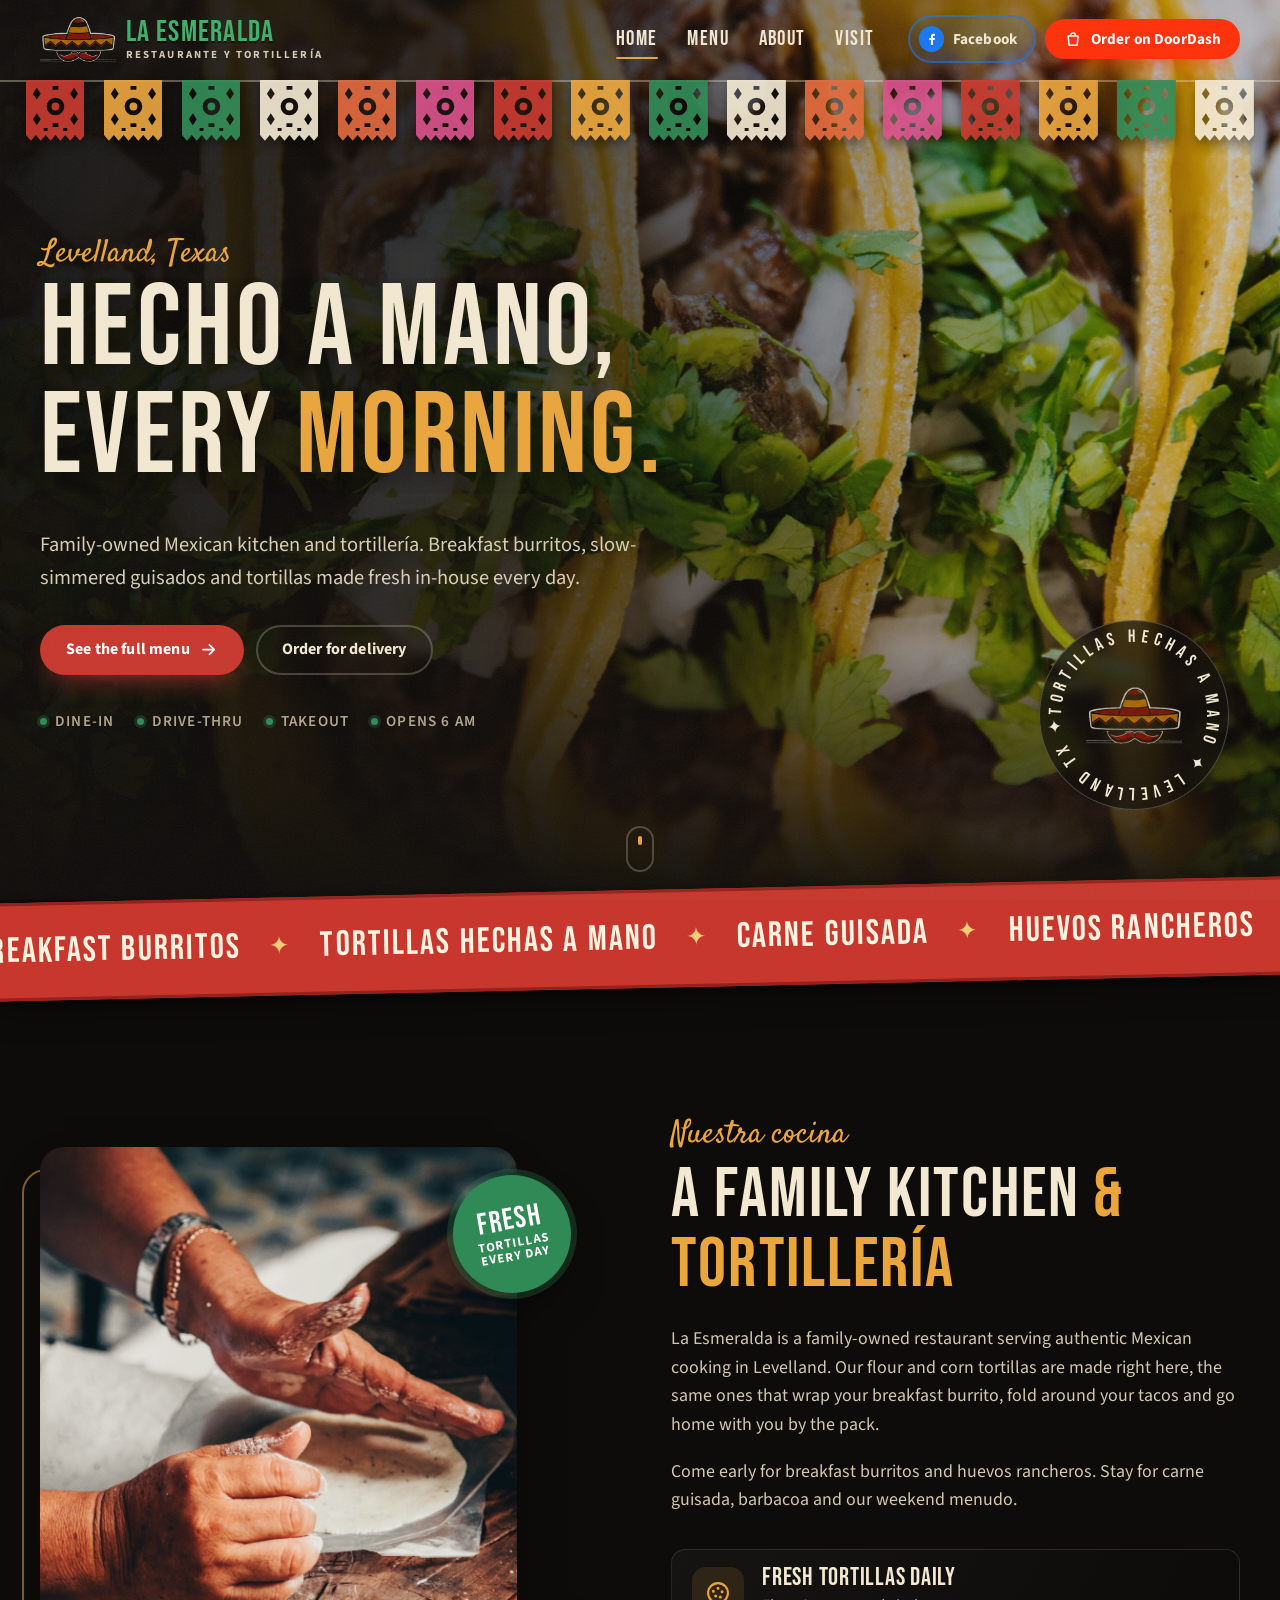
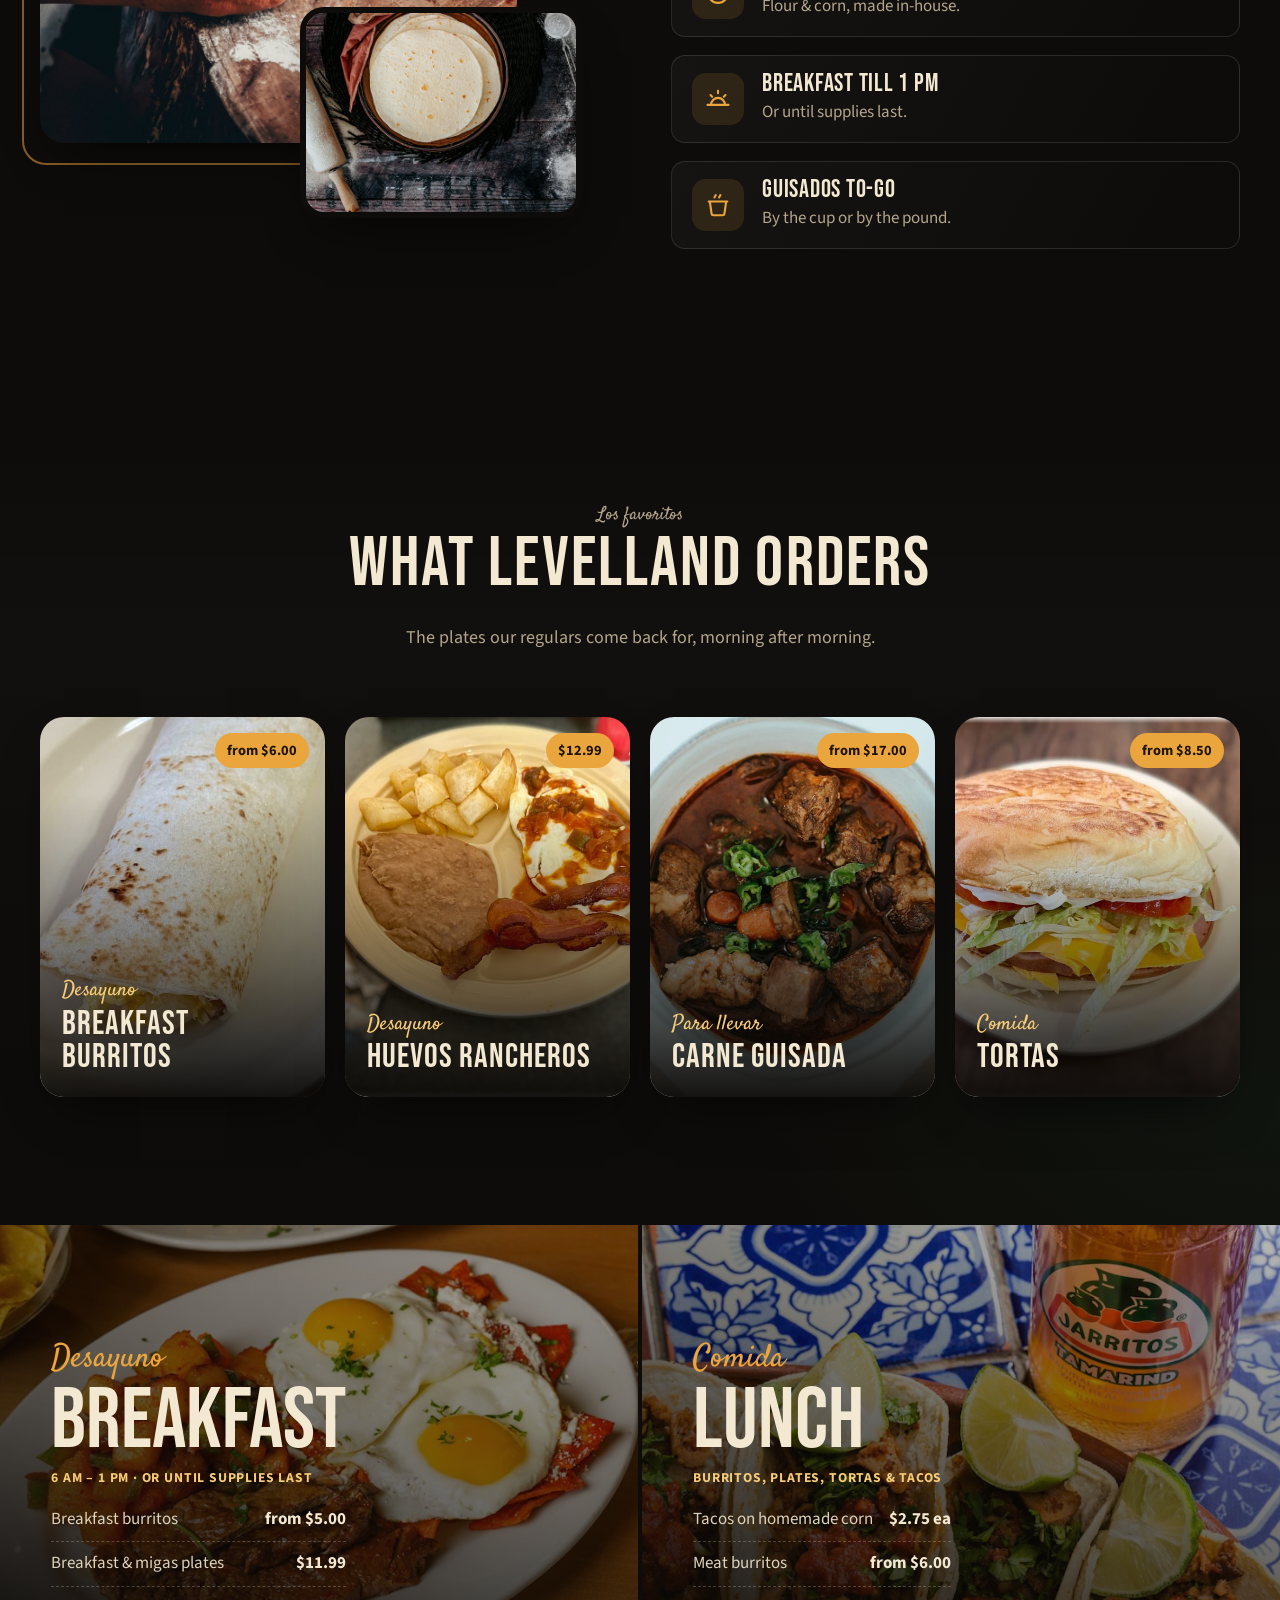
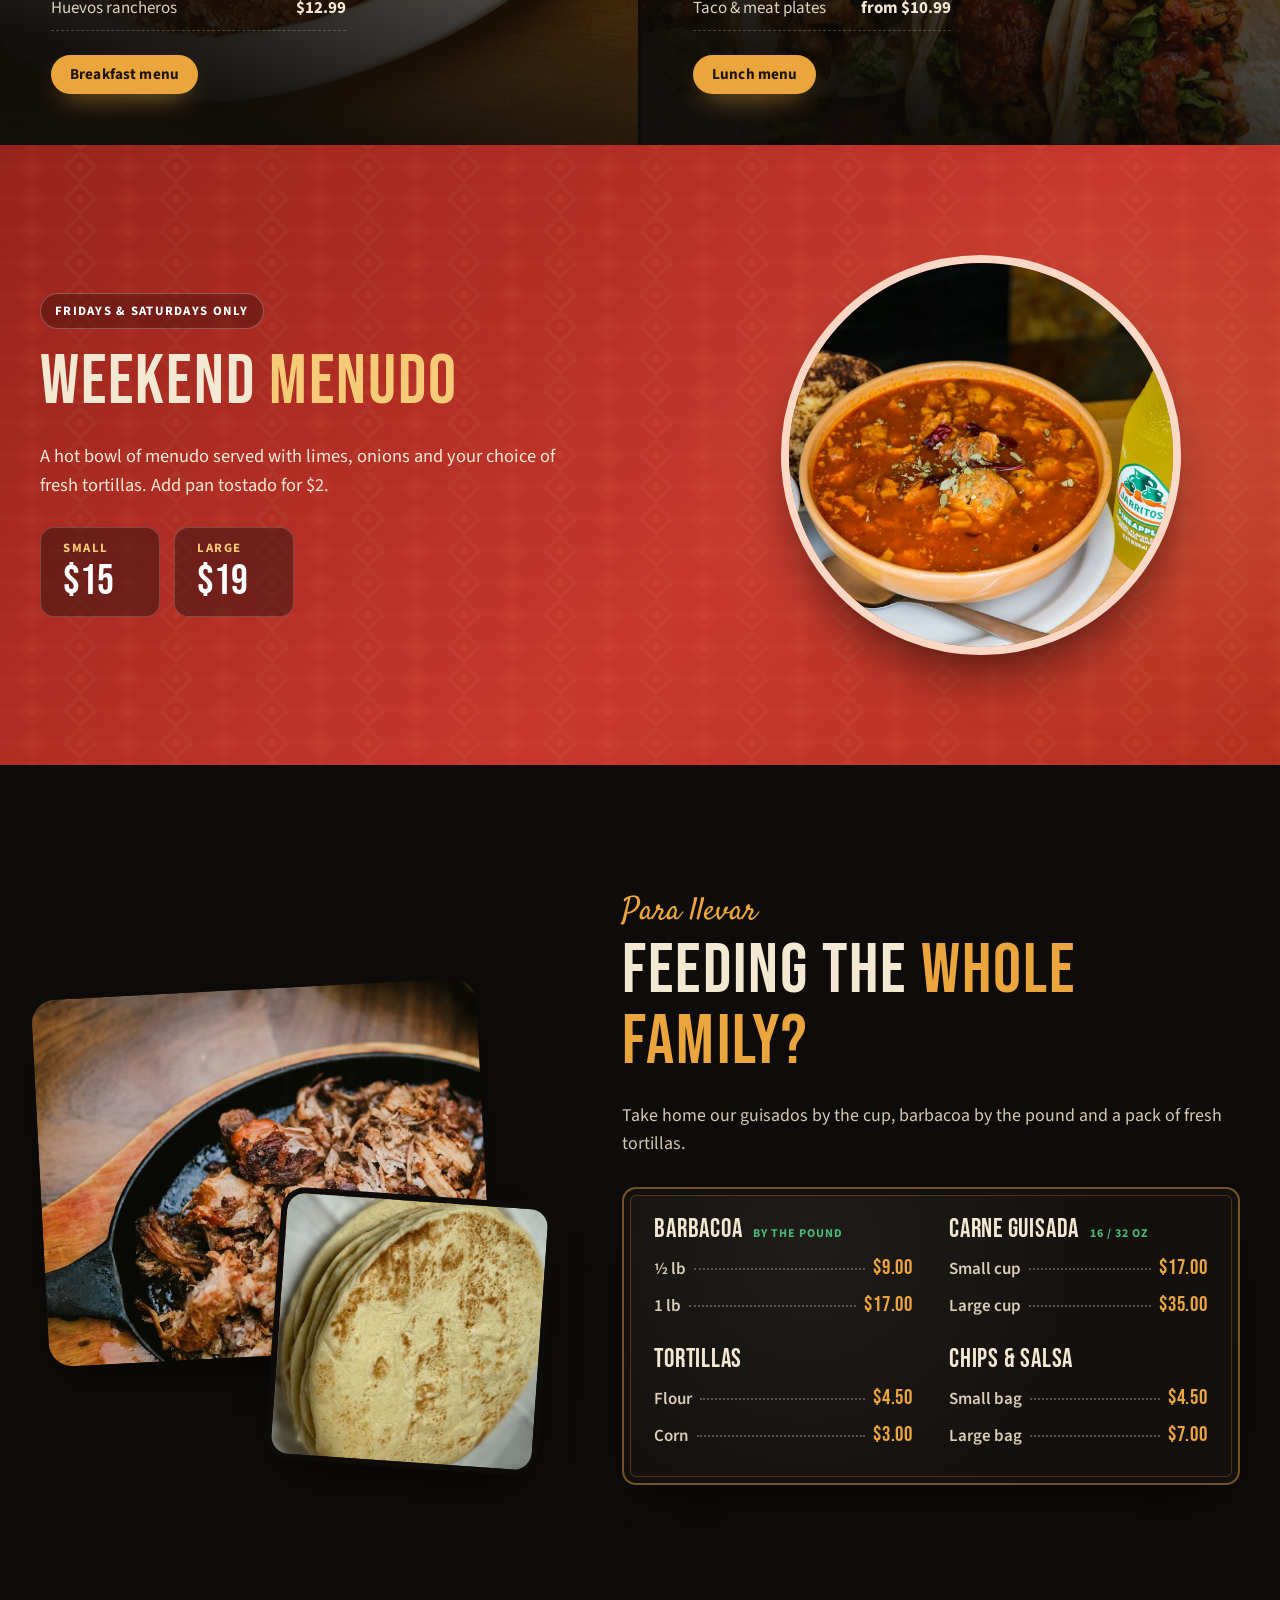
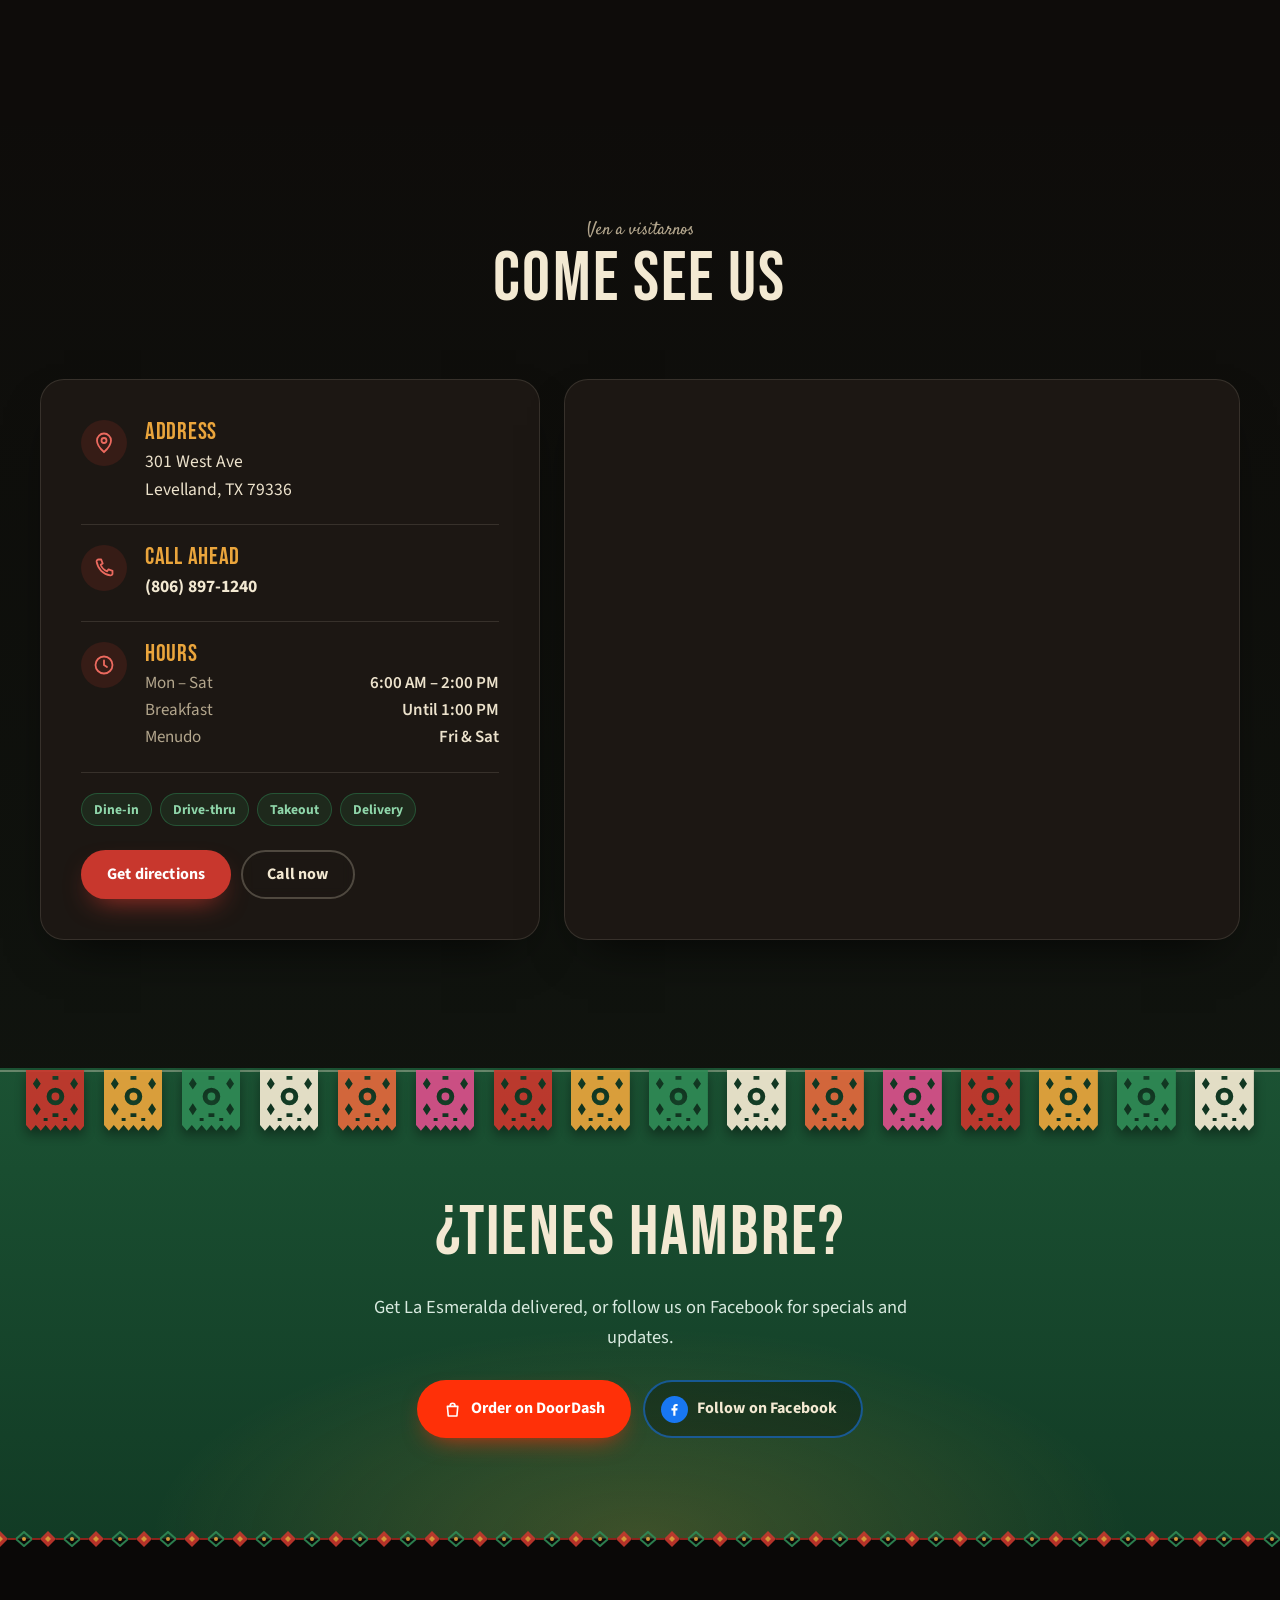
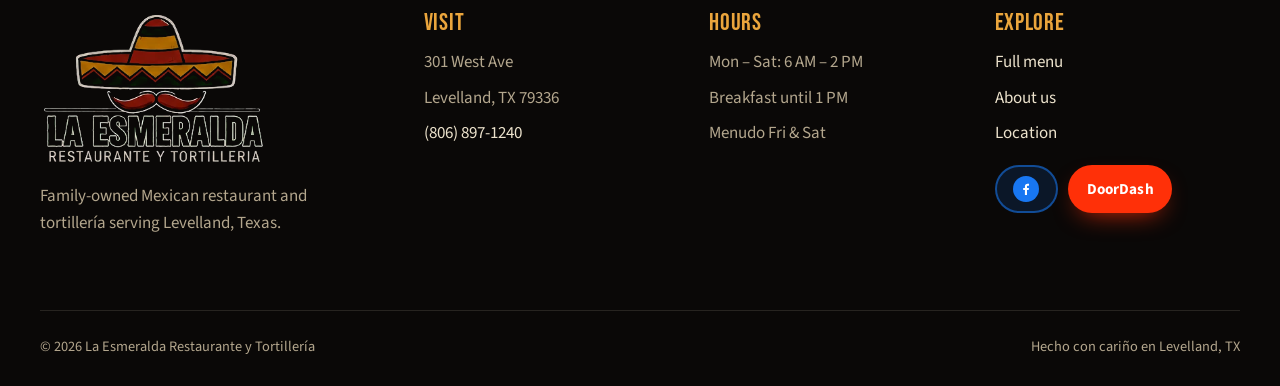
==== index.html @ 3214fce9 "Add La Esmeralda website: homepage, full menu, images Co-Authored-By: Claude Opus 5.5 <noreply@anthr" ====
<!doctype html>
<html lang="en">
  <head>
    <meta charset="utf-8" />
    <meta name="viewport" content="width=device-width, initial-scale=1" />
    <title>La Esmeralda | Restaurante y Tortillería — Levelland, TX</title>
    <meta
      name="description"
      content="Family-owned Mexican restaurant and tortillería in Levelland, Texas. Breakfast burritos, carne guisada, barbacoa, weekend menudo and homemade flour and corn tortillas."
    />
    <meta name="theme-color" content="#0e0c0a" />
    <meta property="og:title" content="La Esmeralda — Restaurante y Tortillería" />
    <meta property="og:description" content="Homemade tortillas, breakfast burritos and authentic Mexican cooking in Levelland, TX." />
    <meta property="og:image" content="images/home/hero.jpg" />
    <link rel="icon" type="image/png" href="images/brand/favicon.png" />

    <link rel="preconnect" href="https://fonts.googleapis.com" />
    <link rel="preconnect" href="https://fonts.gstatic.com" crossorigin />
    <link
      href="https://fonts.googleapis.com/css2?family=Bebas+Neue&family=Satisfy&family=Source+Sans+3:wght@400;600;700&display=swap"
      rel="stylesheet"
    />
    <link rel="stylesheet" href="css/base.css" />
    <link rel="stylesheet" href="css/home.css" />
    <link rel="preload" as="image" href="images/home/hero.jpg" />

    <script>
      document.documentElement.classList.add("js");
    </script>
    <script type="application/ld+json">
      {
        "@context": "https://schema.org",
        "@type": "Restaurant",
        "name": "La Esmeralda Restaurante y Tortillería",
        "servesCuisine": "Mexican",
        "telephone": "+1-806-897-1240",
        "address": {
          "@type": "PostalAddress",
          "streetAddress": "301 West Ave",
          "addressLocality": "Levelland",
          "addressRegion": "TX",
          "postalCode": "79336",
          "addressCountry": "US"
        },
        "hasMenu": "menu.html",
        "sameAs": ["https://www.facebook.com/LaEsmeralda301/"]
      }
    </script>
  </head>

  <body>
    <a class="skip-link" href="#main">Skip to content</a>

    <!-- ================= Header ================= -->
    <header class="site-header" data-header>
      <div class="container nav">
        <a class="brand" href="index.html" aria-label="La Esmeralda home">
          <img src="images/brand/sombrero.png" alt="" width="250" height="150" />
          <span class="brand__text">
            <span class="brand__name">La Esmeralda</span>
            <span class="brand__tag">Restaurante y Tortillería</span>
          </span>
        </a>

        <nav class="nav__menu" id="site-menu" aria-label="Main">
          <ul class="nav__links">
            <li><a href="index.html" aria-current="page">Home</a></li>
            <li><a href="menu.html">Menu</a></li>
            <li><a href="#about">About</a></li>
            <li><a href="#visit">Visit</a></li>
          </ul>
          <div class="nav__actions">
            <a class="btn btn--facebook btn--sm" href="https://www.facebook.com/LaEsmeralda301/" target="_blank" rel="noopener">
              <span class="icon-bubble">
                <svg viewBox="0 0 24 24" aria-hidden="true"><path fill="currentColor" d="M13.5 21v-7.6h2.6l.4-3h-3V8.5c0-.9.3-1.5 1.5-1.5h1.6V4.3c-.3 0-1.2-.1-2.3-.1-2.3 0-3.9 1.4-3.9 4v2.2H7.8v3h2.6V21h3.1z" /></svg>
              </span>
              <span class="label">Facebook</span>
            </a>
            <a class="btn btn--doordash btn--sm" href="https://www.doordash.com/store/tortilleria-la-esmeralda-levelland-35293631/" target="_blank" rel="noopener">
              <svg viewBox="0 0 24 24" aria-hidden="true"><path fill="none" stroke="currentColor" stroke-width="2" stroke-linecap="round" stroke-linejoin="round" d="M5.5 8h13l-1.1 12H6.6L5.5 8zM9 8V7a3 3 0 0 1 6 0v1" /></svg>
              <span class="label">Order on DoorDash</span>
            </a>
          </div>
        </nav>

        <a class="btn btn--doordash btn--sm nav__quick" href="https://www.doordash.com/store/tortilleria-la-esmeralda-levelland-35293631/" target="_blank" rel="noopener" aria-label="Order on DoorDash">
          <svg viewBox="0 0 24 24" aria-hidden="true"><path fill="none" stroke="currentColor" stroke-width="2" stroke-linecap="round" stroke-linejoin="round" d="M5.5 8h13l-1.1 12H6.6L5.5 8zM9 8V7a3 3 0 0 1 6 0v1" /></svg>
          <span class="label">Order</span>
        </a>
        <button class="nav__toggle" type="button" aria-expanded="false" aria-controls="site-menu" aria-label="Open menu">
          <span></span><span></span><span></span>
        </button>
      </div>
    </header>

    <main id="main">
      <!-- ================= Hero ================= -->
      <section class="hero">
        <div class="hero__media" data-parallax="0.3" aria-hidden="true">
          <img src="images/home/hero.jpg" alt="" width="1920" height="1200" fetchpriority="high" />
        </div>
        <div class="papel hero__papel" data-papel="16" aria-hidden="true"></div>

        <div class="container hero__inner">
          <p class="script hero__eyebrow">Levelland, Texas</p>
          <h1 class="hero__title">
            <span class="line"><span style="--l: 0">Hecho a mano,</span></span>
            <span class="line"><span style="--l: 1">every <em>morning.</em></span></span>
          </h1>
          <p class="hero__lead">
            Family-owned Mexican kitchen and tortillería. Breakfast burritos, slow-simmered guisados and tortillas made
            fresh in-house every day.
          </p>
          <div class="hero__cta">
            <a class="btn btn--red" href="menu.html">
              See the full menu
              <svg viewBox="0 0 24 24" aria-hidden="true"><path fill="none" stroke="currentColor" stroke-width="2.2" stroke-linecap="round" stroke-linejoin="round" d="M5 12h14M13 6l6 6-6 6" /></svg>
            </a>
            <a class="btn btn--outline" href="https://www.doordash.com/store/tortilleria-la-esmeralda-levelland-35293631/" target="_blank" rel="noopener">Order for delivery</a>
          </div>
          <ul class="hero__facts">
            <li>Dine-in</li>
            <li>Drive-thru</li>
            <li>Takeout</li>
            <li>Opens 6 AM</li>
          </ul>
        </div>

        <div class="hero__badge" aria-hidden="true">
          <svg class="hero__badge-text" viewBox="0 0 200 200">
            <defs><path id="badge-circle" d="M100 100m-78 0a78 78 0 1 1 156 0a78 78 0 1 1-156 0" /></defs>
            <text><textPath href="#badge-circle" textLength="488">TORTILLAS HECHAS A MANO ✦ LEVELLAND TX ✦ </textPath></text>
          </svg>
          <img src="images/brand/sombrero.png" alt="" width="250" height="150" />
        </div>

        <a class="hero__scroll" href="#about" aria-label="Scroll down"><span></span></a>
      </section>

      <!-- ================= Marquee ================= -->
      <div class="marquee" aria-label="House specialties">
        <div class="marquee__track">
          <ul class="marquee__list">
            <li>Breakfast Burritos</li>
            <li>Tortillas Hechas a Mano</li>
            <li>Carne Guisada</li>
            <li>Huevos Rancheros</li>
            <li>Menudo Fri &amp; Sat</li>
            <li>Barbacoa by the Pound</li>
            <li>Tortas</li>
            <li>Migas</li>
          </ul>
          <ul class="marquee__list" aria-hidden="true">
            <li>Breakfast Burritos</li>
            <li>Tortillas Hechas a Mano</li>
            <li>Carne Guisada</li>
            <li>Huevos Rancheros</li>
            <li>Menudo Fri &amp; Sat</li>
            <li>Barbacoa by the Pound</li>
            <li>Tortas</li>
            <li>Migas</li>
          </ul>
        </div>
      </div>

      <!-- ================= About ================= -->
      <section class="section about" id="about">
        <div class="container about__grid">
          <div class="about__media reveal reveal--left">
            <figure class="about__photo about__photo--main">
              <img src="images/home/tortilla-hands.jpg" alt="Hands pressing fresh tortilla dough" width="1000" height="1250" loading="lazy" />
            </figure>
            <figure class="about__photo about__photo--small">
              <img src="images/home/tortillas-stack.jpg" alt="A stack of warm homemade tortillas" width="1200" height="900" loading="lazy" />
            </figure>
            <div class="about__stamp">
              <strong>Fresh</strong>
              <span>tortillas<br />every day</span>
            </div>
          </div>

          <div class="about__copy">
            <p class="script reveal">Nuestra cocina</p>
            <h2 class="title reveal" style="--i: 1">A family kitchen <em>&amp; tortillería</em></h2>
            <p class="reveal" style="--i: 2">
              La Esmeralda is a family-owned restaurant serving authentic Mexican cooking in Levelland. Our flour and corn
              tortillas are made right here, the same ones that wrap your breakfast burrito, fold around your tacos and go
              home with you by the pack.
            </p>
            <p class="reveal" style="--i: 3">
              Come early for breakfast burritos and huevos rancheros. Stay for carne guisada, barbacoa and our weekend
              menudo.
            </p>

            <ul class="features">
              <li class="feature reveal" style="--i: 3">
                <span class="feature__icon">
                  <svg viewBox="0 0 24 24" aria-hidden="true"><circle cx="12" cy="12" r="8.5" fill="none" stroke="currentColor" stroke-width="1.8" /><path d="M8 10.5h.01M12 8h.01M15.5 11h.01M10 14.5h.01M14 15.5h.01" stroke="currentColor" stroke-width="2.6" stroke-linecap="round" /></svg>
                </span>
                <div>
                  <h3>Fresh tortillas daily</h3>
                  <p>Flour &amp; corn, made in-house.</p>
                </div>
              </li>
              <li class="feature reveal" style="--i: 4">
                <span class="feature__icon">
                  <svg viewBox="0 0 24 24" aria-hidden="true"><path d="M3 17h18M6 17a6 6 0 0 1 12 0M12 5v2M5.6 8.6l1.4 1.4M18.4 8.6 17 10" fill="none" stroke="currentColor" stroke-width="1.8" stroke-linecap="round" /></svg>
                </span>
                <div>
                  <h3>Breakfast till 1 PM</h3>
                  <p>Or until supplies last.</p>
                </div>
              </li>
              <li class="feature reveal" style="--i: 5">
                <span class="feature__icon">
                  <svg viewBox="0 0 24 24" aria-hidden="true"><path d="M5 9h14l-1.5 10.5a1.5 1.5 0 0 1-1.5 1.3H8a1.5 1.5 0 0 1-1.5-1.3L5 9ZM4 9h16M9 5.5c0-1 1-1 1-2M13 5.5c0-1 1-1 1-2" fill="none" stroke="currentColor" stroke-width="1.8" stroke-linecap="round" stroke-linejoin="round" /></svg>
                </span>
                <div>
                  <h3>Guisados to-go</h3>
                  <p>By the cup or by the pound.</p>
                </div>
              </li>
            </ul>
          </div>
        </div>
      </section>

      <!-- ================= Favorites ================= -->
      <section class="section favorites" id="favorites">
        <div class="container">
          <header class="section-head">
            <p class="script reveal">Los favoritos</p>
            <h2 class="title reveal" style="--i: 1">What Levelland orders</h2>
            <p class="reveal" style="--i: 2">The plates our regulars come back for, morning after morning.</p>
          </header>

          <div class="fav-grid">
            <a class="fav-card reveal" style="--i: 0" href="menu.html#item-3-item-breakfast-burrito">
              <img src="images/menu/breakfast-burrito.jpg" alt="La Esmeralda breakfast burrito" width="800" height="600" loading="lazy" />
              <span class="fav-card__price">from $6.00</span>
              <span class="fav-card__body">
                <span class="fav-card__tag">Desayuno</span>
                <span class="fav-card__name">Breakfast Burritos</span>
                <span class="fav-card__more">View on menu →</span>
              </span>
            </a>
            <a class="fav-card reveal" style="--i: 1" href="menu.html#item-huevos-rancheros">
              <img src="images/menu/huevos-rancheros.jpg" alt="Huevos rancheros with beans" width="800" height="600" loading="lazy" />
              <span class="fav-card__price">$12.99</span>
              <span class="fav-card__body">
                <span class="fav-card__tag">Desayuno</span>
                <span class="fav-card__name">Huevos Rancheros</span>
                <span class="fav-card__more">View on menu →</span>
              </span>
            </a>
            <a class="fav-card reveal" style="--i: 2" href="menu.html#item-carne-guisada">
              <img src="images/menu/carne-guisada.jpg" alt="Bowl of carne guisada" width="800" height="600" loading="lazy" />
              <span class="fav-card__price">from $17.00</span>
              <span class="fav-card__body">
                <span class="fav-card__tag">Para llevar</span>
                <span class="fav-card__name">Carne Guisada</span>
                <span class="fav-card__more">View on menu →</span>
              </span>
            </a>
            <a class="fav-card reveal" style="--i: 3" href="menu.html#item-torta">
              <img src="images/menu/torta.jpg" alt="La Esmeralda torta with lettuce, tomato and cheese" width="800" height="600" loading="lazy" />
              <span class="fav-card__price">from $8.50</span>
              <span class="fav-card__body">
                <span class="fav-card__tag">Comida</span>
                <span class="fav-card__name">Tortas</span>
                <span class="fav-card__more">View on menu →</span>
              </span>
            </a>
          </div>
        </div>
      </section>

      <!-- ================= Breakfast / Lunch ================= -->
      <section class="dayparts" aria-label="Breakfast and lunch">
        <a class="daypart reveal reveal--left" href="menu.html#breakfast">
          <img src="images/menu/breakfast-plate.jpg" alt="" width="800" height="600" loading="lazy" />
          <span class="daypart__body">
            <span class="script">Desayuno</span>
            <span class="daypart__title">Breakfast</span>
            <span class="daypart__time">6 AM – 1 PM · or until supplies last</span>
            <span class="daypart__list">
              <span>Breakfast burritos <b>from $5.00</b></span>
              <span>Breakfast &amp; migas plates <b>$11.99</b></span>
              <span>Huevos rancheros <b>$12.99</b></span>
            </span>
            <span class="btn btn--gold btn--sm">Breakfast menu</span>
          </span>
        </a>
        <a class="daypart reveal reveal--right" href="menu.html#lunch">
          <img src="images/menu/taco-plate.jpg" alt="" width="800" height="600" loading="lazy" />
          <span class="daypart__body">
            <span class="script">Comida</span>
            <span class="daypart__title">Lunch</span>
            <span class="daypart__time">Burritos, plates, tortas &amp; tacos</span>
            <span class="daypart__list">
              <span>Tacos on homemade corn <b>$2.75 ea</b></span>
              <span>Meat burritos <b>from $6.00</b></span>
              <span>Taco &amp; meat plates <b>from $10.99</b></span>
            </span>
            <span class="btn btn--gold btn--sm">Lunch menu</span>
          </span>
        </a>
      </section>

      <!-- ================= Weekend menudo ================= -->
      <section class="menudo">
        <div class="container menudo__grid">
          <div class="menudo__copy">
            <span class="menudo__flag reveal">Fridays &amp; Saturdays only</span>
            <h2 class="title reveal" style="--i: 1">Weekend <em>menudo</em></h2>
            <p class="reveal" style="--i: 2">
              A hot bowl of menudo served with limes, onions and your choice of fresh tortillas. Add pan tostado for $2.
            </p>
            <div class="menudo__prices reveal" style="--i: 3">
              <span><small>Small</small>$15</span>
              <span><small>Large</small>$19</span>
            </div>
          </div>
          <div class="menudo__media reveal reveal--zoom" style="--i: 1">
            <div class="steam" aria-hidden="true"><span></span><span></span><span></span></div>
            <img src="images/menu/menudo.jpg" alt="Bowl of red menudo with lime" width="800" height="600" loading="lazy" />
          </div>
        </div>
      </section>

      <!-- ================= To-go board ================= -->
      <section class="section togo" id="to-go">
        <div class="container togo__grid">
          <div class="togo__media reveal reveal--left">
            <img src="images/menu/barbacoa.jpg" alt="Shredded barbacoa in a cast iron pan" width="800" height="600" loading="lazy" />
            <img src="images/menu/flour-tortillas.jpg" alt="Stack of homemade flour tortillas" width="800" height="600" loading="lazy" />
          </div>

          <div class="togo__copy">
            <p class="script reveal">Para llevar</p>
            <h2 class="title reveal" style="--i: 1">Feeding the <em>whole family?</em></h2>
            <p class="togo__lead reveal" style="--i: 2">Take home our guisados by the cup, barbacoa by the pound and a pack of fresh tortillas.</p>

            <div class="board reveal" style="--i: 3">
              <div class="board__group">
                <h3>Barbacoa <small>by the pound</small></h3>
                <p><span>½ lb</span><i></i><b>$9.00</b></p>
                <p><span>1 lb</span><i></i><b>$17.00</b></p>
              </div>
              <div class="board__group">
                <h3>Carne Guisada <small>16 / 32 oz</small></h3>
                <p><span>Small cup</span><i></i><b>$17.00</b></p>
                <p><span>Large cup</span><i></i><b>$35.00</b></p>
              </div>
              <div class="board__group">
                <h3>Tortillas</h3>
                <p><span>Flour</span><i></i><b>$4.50</b></p>
                <p><span>Corn</span><i></i><b>$3.00</b></p>
              </div>
              <div class="board__group">
                <h3>Chips &amp; Salsa</h3>
                <p><span>Small bag</span><i></i><b>$4.50</b></p>
                <p><span>Large bag</span><i></i><b>$7.00</b></p>
              </div>
            </div>
            <a class="btn btn--outline reveal" style="--i: 4" href="menu.html#to-go">All to-go items</a>
          </div>
        </div>
      </section>

      <!-- ================= Visit ================= -->
      <section class="section visit" id="visit">
        <div class="container">
          <header class="section-head">
            <p class="script reveal">Ven a visitarnos</p>
            <h2 class="title reveal" style="--i: 1">Come see us</h2>
          </header>

          <div class="visit__grid">
            <div class="visit__card reveal reveal--left">
              <div class="visit__row">
                <span class="visit__icon">
                  <svg viewBox="0 0 24 24" aria-hidden="true"><path d="M12 21s-7-6.1-7-11.5A7 7 0 0 1 19 9.5C19 14.9 12 21 12 21Z" fill="none" stroke="currentColor" stroke-width="1.8" /><circle cx="12" cy="9.5" r="2.5" fill="none" stroke="currentColor" stroke-width="1.8" /></svg>
                </span>
                <div>
                  <h3>Address</h3>
                  <p>301 West Ave<br />Levelland, TX 79336</p>
                </div>
              </div>
              <div class="visit__row">
                <span class="visit__icon">
                  <svg viewBox="0 0 24 24" aria-hidden="true"><path d="M6.6 3.5h2.6l1.5 4-2 1.3a11 11 0 0 0 6.5 6.5l1.3-2 4 1.5v2.6a2 2 0 0 1-2.2 2A16.5 16.5 0 0 1 4.6 5.7a2 2 0 0 1 2-2.2Z" fill="none" stroke="currentColor" stroke-width="1.8" stroke-linejoin="round" /></svg>
                </span>
                <div>
                  <h3>Call ahead</h3>
                  <p><a href="tel:+18068971240">(806) 897-1240</a></p>
                </div>
              </div>
              <div class="visit__row">
                <span class="visit__icon">
                  <svg viewBox="0 0 24 24" aria-hidden="true"><circle cx="12" cy="12" r="8.5" fill="none" stroke="currentColor" stroke-width="1.8" /><path d="M12 7.5V12l3 2" fill="none" stroke="currentColor" stroke-width="1.8" stroke-linecap="round" /></svg>
                </span>
                <div>
                  <h3>Hours</h3>
                  <!-- Hours: confirm with the restaurant and update here + in the footer -->
                  <dl class="hours">
                    <div><dt>Mon – Sat</dt><dd>6:00 AM – 2:00 PM</dd></div>
                    <div><dt>Breakfast</dt><dd>Until 1:00 PM</dd></div>
                    <div><dt>Menudo</dt><dd>Fri &amp; Sat</dd></div>
                  </dl>
                </div>
              </div>

              <ul class="visit__tags">
                <li>Dine-in</li>
                <li>Drive-thru</li>
                <li>Takeout</li>
                <li>Delivery</li>
              </ul>

              <div class="visit__actions">
                <a class="btn btn--red" href="https://www.google.com/maps/dir/?api=1&amp;destination=301+West+Ave,+Levelland,+TX+79336" target="_blank" rel="noopener">Get directions</a>
                <a class="btn btn--outline" href="tel:+18068971240">Call now</a>
              </div>
            </div>

            <div class="visit__map reveal reveal--right">
              <iframe
                title="Map to La Esmeralda, 301 West Ave, Levelland TX"
                src="https://maps.google.com/maps?q=301%20West%20Ave%2C%20Levelland%2C%20TX%2079336&amp;z=15&amp;output=embed"
                loading="lazy"
                referrerpolicy="no-referrer-when-downgrade"
              ></iframe>
            </div>
          </div>
        </div>
      </section>

      <!-- ================= Order CTA ================= -->
      <section class="cta">
        <div class="papel cta__papel" data-papel="16" aria-hidden="true"></div>
        <div class="container cta__inner">
          <h2 class="title reveal">¿Tienes hambre?</h2>
          <p class="reveal" style="--i: 1">Get La Esmeralda delivered, or follow us on Facebook for specials and updates.</p>
          <div class="cta__buttons reveal" style="--i: 2">
            <a class="btn btn--doordash" href="https://www.doordash.com/store/tortilleria-la-esmeralda-levelland-35293631/" target="_blank" rel="noopener">
              <svg viewBox="0 0 24 24" aria-hidden="true"><path fill="none" stroke="currentColor" stroke-width="2" stroke-linecap="round" stroke-linejoin="round" d="M5.5 8h13l-1.1 12H6.6L5.5 8zM9 8V7a3 3 0 0 1 6 0v1" /></svg>
              Order on DoorDash
            </a>
            <a class="btn btn--facebook" href="https://www.facebook.com/LaEsmeralda301/" target="_blank" rel="noopener">
              <span class="icon-bubble">
                <svg viewBox="0 0 24 24" aria-hidden="true"><path fill="currentColor" d="M13.5 21v-7.6h2.6l.4-3h-3V8.5c0-.9.3-1.5 1.5-1.5h1.6V4.3c-.3 0-1.2-.1-2.3-.1-2.3 0-3.9 1.4-3.9 4v2.2H7.8v3h2.6V21h3.1z" /></svg>
              </span>
              <span class="label">Follow on Facebook</span>
            </a>
          </div>
        </div>
      </section>
    </main>

    <!-- ================= Footer ================= -->
    <footer class="site-footer">
      <div class="trim" aria-hidden="true"></div>
      <div class="container">
        <div class="footer-grid">
          <div class="footer-brand">
            <img src="images/brand/logo.png" alt="La Esmeralda Restaurante y Tortillería" width="340" height="230" loading="lazy" />
            <p>Family-owned Mexican restaurant and tortillería serving Levelland, Texas.</p>
          </div>
          <div>
            <h3>Visit</h3>
            <ul class="footer-list">
              <li>301 West Ave</li>
              <li>Levelland, TX 79336</li>
              <li><a href="tel:+18068971240">(806) 897-1240</a></li>
            </ul>
          </div>
          <div>
            <h3>Hours</h3>
            <ul class="footer-list">
              <li>Mon – Sat: 6 AM – 2 PM</li>
              <li>Breakfast until 1 PM</li>
              <li>Menudo Fri &amp; Sat</li>
            </ul>
          </div>
          <div>
            <h3>Explore</h3>
            <ul class="footer-list">
              <li><a href="menu.html">Full menu</a></li>
              <li><a href="#about">About us</a></li>
              <li><a href="#visit">Location</a></li>
            </ul>
            <div class="footer-social" style="margin-top: 18px">
              <a class="btn btn--facebook btn--sm" href="https://www.facebook.com/LaEsmeralda301/" target="_blank" rel="noopener" aria-label="Facebook">
                <span class="icon-bubble" style="margin: 0">
                  <svg viewBox="0 0 24 24" aria-hidden="true"><path fill="currentColor" d="M13.5 21v-7.6h2.6l.4-3h-3V8.5c0-.9.3-1.5 1.5-1.5h1.6V4.3c-.3 0-1.2-.1-2.3-.1-2.3 0-3.9 1.4-3.9 4v2.2H7.8v3h2.6V21h3.1z" /></svg>
                </span>
              </a>
              <a class="btn btn--doordash btn--sm" href="https://www.doordash.com/store/tortilleria-la-esmeralda-levelland-35293631/" target="_blank" rel="noopener">DoorDash</a>
            </div>
          </div>
        </div>
        <div class="footer-bottom">
          <p>© <span data-year>2026</span> La Esmeralda Restaurante y Tortillería</p>
          <p>Hecho con cariño en Levelland, TX</p>
        </div>
      </div>
    </footer>

    <script src="js/main.js" defer></script>
  </body>
</html>
---- css/base.css ----
/* =========================================================
   La Esmeralda — shared styles (every page)
   Colors, type, buttons, header/nav, footer and animations.
   ========================================================= */

:root {
  /* Chalkboard palette pulled from the restaurant's menu boards */
  --bg: #0e0c0a;
  --bg-raised: #15110e;
  --surface: #1c1713;
  --surface-2: #241e19;
  --line: rgba(243, 233, 210, 0.12);
  --line-strong: rgba(243, 233, 210, 0.24);

  --cream: #f3e9d2;
  --text: #ece2cc;
  --muted: #b3a68d;

  --red: #c8372d;
  --red-deep: #96231b;
  --green: #2f8a55;
  --green-deep: #1b5233;
  --gold: #eaa53c;
  --gold-soft: #f6cb78;

  --facebook: #1877f2;
  --doordash: #ff3008;

  --font-display: "Bebas Neue", "Oswald", Impact, sans-serif;
  --font-body: "Source Sans 3", system-ui, -apple-system, "Segoe UI", sans-serif;
  --font-script: "Satisfy", "Brush Script MT", cursive;

  --radius: 14px;
  --radius-lg: 24px;
  --shadow: 0 22px 50px -24px rgba(0, 0, 0, 0.85);
  --ease: cubic-bezier(0.2, 0.7, 0.2, 1);
  --header-h: 78px;
  --container: 1200px;

  /* Aztec-style trim used on dividers, like the border of the menu boards */
  --trim: url("data:image/svg+xml,%3Csvg xmlns='http://www.w3.org/2000/svg' width='48' height='16' viewBox='0 0 48 16'%3E%3Cpath d='M0 8 8 0l8 8-8 8z' fill='%23c8372d'/%3E%3Cpath d='M8 5l3 3-3 3-3-3z' fill='%23eaa53c'/%3E%3Cpath d='M24 8l8-7 8 7-8 7z' fill='none' stroke='%232f8a55' stroke-width='2'/%3E%3Ccircle cx='32' cy='8' r='2' fill='%23eaa53c'/%3E%3Cpath d='M16 8h8M40 8h8' stroke='%2396231b' stroke-width='2'/%3E%3C/svg%3E");
}

/* ---------- Reset ---------- */
*,
*::before,
*::after {
  box-sizing: border-box;
}

html {
  scroll-behavior: smooth;
  scroll-padding-top: calc(var(--header-h) + 16px);
  -webkit-text-size-adjust: 100%;
}

body {
  margin: 0;
  min-height: 100vh;
  font-family: var(--font-body);
  font-size: 1.0625rem;
  line-height: 1.6;
  color: var(--text);
  background:
    radial-gradient(1200px 600px at 10% -10%, rgba(200, 55, 45, 0.09), transparent 60%),
    radial-gradient(900px 500px at 100% 40%, rgba(47, 138, 85, 0.07), transparent 60%),
    var(--bg);
  overflow-x: hidden;
}

/* Fine chalk grain over everything */
body::before {
  content: "";
  position: fixed;
  inset: 0;
  z-index: 100;
  pointer-events: none;
  opacity: 0.06;
  background-image: url("data:image/svg+xml,%3Csvg xmlns='http://www.w3.org/2000/svg' width='160' height='160'%3E%3Cfilter id='n'%3E%3CfeTurbulence type='fractalNoise' baseFrequency='.9' numOctaves='2' stitchTiles='stitch'/%3E%3C/filter%3E%3Crect width='100%25' height='100%25' filter='url(%23n)'/%3E%3C/svg%3E");
}

body.nav-open {
  overflow: hidden;
}

/* clip decorative overhangs (tilted marquee, photo frames) without breaking sticky elements */
main {
  overflow-x: clip;
}

img,
svg {
  display: block;
  max-width: 100%;
}

img {
  height: auto;
}

a {
  color: var(--gold-soft);
}

button {
  font: inherit;
  color: inherit;
}

h1,
h2,
h3,
h4 {
  margin: 0;
  font-family: var(--font-display);
  font-weight: 400;
  letter-spacing: 0.03em;
  line-height: 1;
  color: var(--cream);
}

p {
  margin: 0 0 1em;
}

::selection {
  background: var(--gold);
  color: #1a1209;
}

:focus-visible {
  outline: 3px solid var(--gold);
  outline-offset: 3px;
  border-radius: 6px;
}

.visually-hidden {
  position: absolute !important;
  width: 1px;
  height: 1px;
  overflow: hidden;
  clip: rect(0 0 0 0);
  white-space: nowrap;
}

.skip-link {
  position: absolute;
  left: 16px;
  top: -60px;
  z-index: 200;
  padding: 0.6em 1em;
  border-radius: 8px;
  background: var(--gold);
  color: #1a1209;
  font-weight: 700;
  text-decoration: none;
  transition: top 0.2s;
}

.skip-link:focus {
  top: 12px;
}

/* ---------- Layout helpers ---------- */
.container {
  width: min(100% - 32px, var(--container));
  margin-inline: auto;
}

.section {
  position: relative;
  padding: clamp(72px, 10vw, 128px) 0;
}

.section-head {
  max-width: 720px;
  margin: 0 auto clamp(40px, 6vw, 64px);
  text-align: center;
}

.section-head p {
  color: var(--muted);
  font-size: 1.125rem;
}

.script {
  display: block;
  margin-bottom: 0.15em;
  font-family: var(--font-script);
  font-size: clamp(1.5rem, 2.6vw, 2rem);
  line-height: 1.2;
  color: var(--gold);
}

.title {
  font-size: clamp(2.6rem, 6vw, 4.4rem);
  margin-bottom: 0.35em;
}

.title em {
  font-style: normal;
  color: var(--gold);
}

.trim {
  height: 16px;
  background: var(--trim) repeat-x center / auto 16px;
  opacity: 0.9;
}

/* ---------- Buttons ---------- */
.btn {
  --btn-bg: transparent;
  --btn-fg: var(--cream);
  position: relative;
  display: inline-flex;
  align-items: center;
  justify-content: center;
  gap: 0.55em;
  padding: 0.85em 1.5em;
  border: 2px solid transparent;
  border-radius: 999px;
  background: var(--btn-bg);
  color: var(--btn-fg);
  font-weight: 700;
  font-size: 1rem;
  letter-spacing: 0.01em;
  line-height: 1.1;
  text-decoration: none;
  white-space: nowrap;
  cursor: pointer;
  overflow: hidden;
  isolation: isolate;
  transition:
    transform 0.3s var(--ease),
    background-color 0.3s,
    border-color 0.3s,
    color 0.3s,
    box-shadow 0.3s;
}

.btn svg {
  width: 1.2em;
  height: 1.2em;
  flex: none;
}

.btn:hover {
  transform: translateY(-2px);
}

.btn:active {
  transform: translateY(0) scale(0.98);
}

/* Light sweep across solid buttons on hover */
.btn--red::after,
.btn--doordash::after,
.btn--gold::after {
  content: "";
  position: absolute;
  inset: 0;
  z-index: -1;
  background: linear-gradient(110deg, transparent 30%, rgba(255, 255, 255, 0.35) 50%, transparent 70%);
  transform: translateX(-120%);
  transition: transform 0.7s var(--ease);
}

.btn--red:hover::after,
.btn--doordash:hover::after,
.btn--gold:hover::after {
  transform: translateX(120%);
}

.btn--red {
  --btn-bg: var(--red);
  --btn-fg: #fff;
  box-shadow: 0 12px 28px -12px rgba(200, 55, 45, 0.9);
}

.btn--red:hover {
  --btn-bg: #d6463b;
}

.btn--gold {
  --btn-bg: var(--gold);
  --btn-fg: #1f1408;
  box-shadow: 0 12px 28px -12px rgba(234, 165, 60, 0.8);
}

.btn--outline {
  border-color: var(--line-strong);
  backdrop-filter: blur(6px);
}

.btn--outline:hover {
  border-color: var(--gold);
  color: var(--gold-soft);
}

.btn--doordash {
  --btn-bg: var(--doordash);
  --btn-fg: #fff;
  box-shadow: 0 10px 26px -12px rgba(255, 48, 8, 0.95);
}

.btn--doordash:hover {
  --btn-bg: #ff4a26;
  box-shadow: 0 14px 30px -10px rgba(255, 48, 8, 0.95);
}

.btn--facebook {
  --btn-bg: rgba(24, 119, 242, 0.14);
  border-color: rgba(24, 119, 242, 0.55);
}

.btn--facebook .icon-bubble {
  display: grid;
  place-items: center;
  width: 1.7em;
  height: 1.7em;
  margin-left: -0.55em;
  border-radius: 50%;
  background: var(--facebook);
  color: #fff;
}

.btn--facebook .icon-bubble svg {
  width: 1.05em;
  height: 1.05em;
}

.btn--facebook:hover {
  --btn-bg: var(--facebook);
  border-color: var(--facebook);
  color: #fff;
}

.btn--sm {
  padding: 0.6em 1.1em;
  font-size: 0.95rem;
}

.btn--block {
  width: 100%;
}

/* ---------- Header & navigation ---------- */
.site-header {
  position: fixed;
  inset: 0 0 auto;
  z-index: 60;
  height: var(--header-h);
  transition:
    background-color 0.4s,
    box-shadow 0.4s,
    backdrop-filter 0.4s;
}

.site-header.is-solid,
.site-header--solid,
body.nav-open .site-header {
  background: rgba(14, 12, 10, 0.88);
  backdrop-filter: blur(14px) saturate(150%);
  -webkit-backdrop-filter: blur(14px) saturate(150%);
  box-shadow:
    0 1px 0 var(--line),
    0 16px 40px -28px #000;
}

.nav {
  display: flex;
  align-items: center;
  gap: 1.25rem;
  height: 100%;
}

.brand {
  display: flex;
  align-items: center;
  gap: 0.6rem;
  text-decoration: none;
  flex: none;
}

/* Logo art has a transparent background (cut from the menu board) */
.brand img {
  width: 76px;
  height: auto;
  transition: transform 0.5s var(--ease);
}

.brand:hover img {
  transform: rotate(-8deg) scale(1.06);
}

.brand__text {
  display: flex;
  flex-direction: column;
  line-height: 1;
}

.brand__name {
  font-family: var(--font-display);
  font-size: 1.9rem;
  letter-spacing: 0.04em;
  color: #3fae6b;
  text-shadow: 0 2px 0 rgba(0, 0, 0, 0.6);
}

.brand__tag {
  margin-top: 2px;
  font-size: 0.68rem;
  font-weight: 700;
  letter-spacing: 0.2em;
  text-transform: uppercase;
  color: var(--cream);
  opacity: 0.85;
}

.nav__menu {
  display: flex;
  align-items: center;
  gap: 1.25rem;
  margin-left: auto;
}

.nav__links {
  display: flex;
  gap: 0.15rem;
  margin: 0;
  padding: 0;
  list-style: none;
}

.nav__links a {
  position: relative;
  display: block;
  padding: 0.5rem 0.85rem;
  font-family: var(--font-display);
  font-size: 1.3rem;
  letter-spacing: 0.07em;
  color: var(--cream);
  text-decoration: none;
  transition: color 0.25s;
}

.nav__links a::after {
  content: "";
  position: absolute;
  left: 0.85rem;
  right: 0.85rem;
  bottom: 0.3rem;
  height: 2px;
  border-radius: 2px;
  background: var(--gold);
  transform: scaleX(0);
  transform-origin: left;
  transition: transform 0.35s var(--ease);
}

.nav__links a:hover {
  color: var(--gold-soft);
}

.nav__links a:hover::after,
.nav__links a[aria-current="page"]::after {
  transform: scaleX(1);
}

.nav__actions {
  display: flex;
  align-items: center;
  gap: 0.6rem;
}

.nav__quick,
.nav__toggle {
  display: none;
}

.nav__toggle {
  position: relative;
  width: 46px;
  height: 46px;
  border: 1px solid var(--line-strong);
  border-radius: 12px;
  background: rgba(0, 0, 0, 0.25);
  cursor: pointer;
}

.nav__toggle span {
  position: absolute;
  left: 12px;
  right: 12px;
  height: 2px;
  border-radius: 2px;
  background: var(--cream);
  transition:
    transform 0.35s var(--ease),
    opacity 0.2s;
}

.nav__toggle span:nth-child(1) {
  top: 15px;
}

.nav__toggle span:nth-child(2) {
  top: 22px;
}

.nav__toggle span:nth-child(3) {
  top: 29px;
}

.nav__toggle[aria-expanded="true"] span:nth-child(1) {
  transform: translateY(7px) rotate(45deg);
}

.nav__toggle[aria-expanded="true"] span:nth-child(2) {
  opacity: 0;
}

.nav__toggle[aria-expanded="true"] span:nth-child(3) {
  transform: translateY(-7px) rotate(-45deg);
}

@media (max-width: 1080px) {
  .nav__links a {
    padding-inline: 0.6rem;
  }

  .nav__links a::after {
    left: 0.6rem;
    right: 0.6rem;
  }

  /* collapse the Facebook button to its icon so the nav fits */
  .nav__actions .btn--facebook .label {
    display: none;
  }

  .nav__actions .btn--facebook {
    padding-inline: 0.75em;
  }

  .nav__actions .btn--facebook .icon-bubble {
    margin: 0;
  }
}

@media (max-width: 920px) {
  :root {
    --header-h: 68px;
  }

  .brand img {
    width: 62px;
  }

  .brand__name {
    font-size: 1.6rem;
  }

  .nav__quick {
    display: inline-flex;
    margin-left: auto;
  }

  .nav__toggle {
    display: block;
    flex: none;
  }

  .nav__menu {
    position: fixed;
    inset: var(--header-h) 0 auto 0;
    flex-direction: column;
    align-items: stretch;
    gap: 1.5rem;
    max-height: calc(100vh - var(--header-h));
    overflow-y: auto;
    padding: 24px 16px 32px;
    background: rgba(18, 15, 12, 0.98);
    border-bottom: 1px solid var(--line);
    box-shadow: 0 30px 60px -30px #000;
    opacity: 0;
    visibility: hidden;
    transform: translateY(-12px);
    transition:
      opacity 0.3s,
      transform 0.4s var(--ease),
      visibility 0s 0.4s;
  }

  body.nav-open .nav__menu {
    opacity: 1;
    visibility: visible;
    transform: none;
    transition:
      opacity 0.3s,
      transform 0.4s var(--ease);
  }

  .nav__links {
    flex-direction: column;
  }

  .nav__links a {
    padding: 0.7rem 0.25rem;
    font-size: 2rem;
    border-bottom: 1px solid var(--line);
  }

  .nav__links a::after {
    display: none;
  }

  .nav__links a[aria-current="page"] {
    color: var(--gold);
  }

  .nav__actions {
    flex-direction: column;
    align-items: stretch;
  }

  .nav__actions .btn {
    padding: 0.95em 1.2em;
    font-size: 1.05rem;
  }

  .nav__actions .btn--facebook .label {
    display: inline;
  }

  .nav__actions .btn--facebook .icon-bubble {
    margin-left: -0.55em;
  }
}

@media (max-width: 420px) {
  .brand__tag {
    display: none;
  }

  .brand img {
    width: 54px;
  }

  .nav__quick .label {
    display: none;
  }

  .nav__quick {
    padding-inline: 0.8em;
  }
}

/* ---------- Papel picado banner ---------- */
.papel {
  position: absolute;
  left: 0;
  right: 0;
  z-index: 3;
  display: flex;
  justify-content: space-between;
  padding: 0 2%;
  pointer-events: none;
}

/* the string the flags hang from */
.papel::before {
  content: "";
  position: absolute;
  left: 0;
  right: 0;
  top: 2px;
  height: 2px;
  background: rgba(243, 233, 210, 0.35);
}

.papel__flag {
  width: clamp(34px, 4.6vw, 62px);
  height: auto;
  margin-top: 2px;
  opacity: 0.92;
  filter: drop-shadow(0 6px 6px rgba(0, 0, 0, 0.45));
  transform-origin: 50% 0;
  animation: sway 4.5s ease-in-out infinite;
  animation-delay: var(--d, 0s);
}

@media (max-width: 640px) {
  .papel__flag:nth-child(n + 9) {
    display: none;
  }
}

/* ---------- Footer ---------- */
.site-footer {
  position: relative;
  padding: 72px 0 28px;
  background: #0a0807;
  border-top: 1px solid var(--line);
}

.site-footer .trim {
  position: absolute;
  top: -8px;
  left: 0;
  right: 0;
}

.footer-grid {
  display: grid;
  grid-template-columns: 1.4fr 1fr 1fr 1fr;
  gap: 40px;
}

.footer-brand img {
  width: 230px;
  margin-bottom: 16px;
}

.footer-brand p {
  max-width: 320px;
  color: var(--muted);
}

.site-footer h3 {
  margin-bottom: 14px;
  font-size: 1.5rem;
  color: var(--gold);
}

.footer-list {
  margin: 0;
  padding: 0;
  list-style: none;
  color: var(--muted);
}

.footer-list li + li {
  margin-top: 8px;
}

.footer-list a {
  color: var(--text);
  text-decoration: none;
  transition: color 0.2s;
}

.footer-list a:hover {
  color: var(--gold-soft);
}

.footer-social {
  display: flex;
  flex-wrap: wrap;
  gap: 10px;
}

.footer-bottom {
  display: flex;
  flex-wrap: wrap;
  justify-content: space-between;
  gap: 12px;
  margin-top: 56px;
  padding-top: 24px;
  border-top: 1px solid var(--line);
  font-size: 0.9rem;
  color: var(--muted);
}

.footer-bottom p {
  margin: 0;
}

@media (max-width: 900px) {
  .footer-grid {
    grid-template-columns: 1fr 1fr;
  }

  .footer-brand {
    grid-column: 1 / -1;
  }
}

@media (max-width: 520px) {
  .footer-grid {
    grid-template-columns: 1fr;
  }
}

/* ---------- Scroll-reveal animations ---------- */
/* Only hide things when JS is running, so the page still works without it */
.js .reveal:not(.is-visible) {
  opacity: 0;
}

.js .reveal.is-visible {
  animation: rise 0.9s var(--ease) backwards;
  animation-delay: calc(var(--i, 0) * 110ms);
}

.js .reveal--left.is-visible {
  animation-name: slide-left;
}

.js .reveal--right.is-visible {
  animation-name: slide-right;
}

.js .reveal--zoom.is-visible {
  animation-name: zoom-in;
}

@keyframes rise {
  from {
    opacity: 0;
    transform: translateY(36px);
  }
}

@keyframes slide-left {
  from {
    opacity: 0;
    transform: translateX(-48px);
  }
}

@keyframes slide-right {
  from {
    opacity: 0;
    transform: translateX(48px);
  }
}

@keyframes zoom-in {
  from {
    opacity: 0;
    transform: scale(0.92);
  }
}

@keyframes sway {
  0%,
  100% {
    transform: rotate(-6deg);
  }
  50% {
    transform: rotate(6deg);
  }
}

@keyframes spin {
  to {
    transform: rotate(360deg);
  }
}

@media (prefers-reduced-motion: reduce) {
  html {
    scroll-behavior: auto;
  }

  *,
  *::before,
  *::after {
    animation-duration: 0.001ms !important;
    animation-iteration-count: 1 !important;
    transition-duration: 0.001ms !important;
  }
}
---- css/home.css ----
/* =========================================================
   La Esmeralda — homepage
   ========================================================= */

/* ---------- Hero ---------- */
.hero {
  position: relative;
  display: flex;
  align-items: center;
  min-height: 100vh;
  min-height: 100svh;
  padding: calc(var(--header-h) + 110px) 0 120px;
  overflow: hidden;
  isolation: isolate;
}

.hero__media {
  position: absolute;
  inset: -4% 0 0;
  z-index: -2;
  transform: translate3d(0, var(--py, 0), 0);
  will-change: transform;
}

.hero__media img {
  width: 100%;
  height: 100%;
  object-fit: cover;
  object-position: 60% center;
  animation: ken-burns 16s var(--ease) both;
}

/* darken the left for legibility, fade into the page at the bottom */
.hero::before {
  content: "";
  position: absolute;
  inset: 0;
  z-index: -1;
  background:
    linear-gradient(90deg, rgba(14, 12, 10, 0.96) 0%, rgba(14, 12, 10, 0.82) 38%, rgba(14, 12, 10, 0.35) 72%, rgba(14, 12, 10, 0.2) 100%),
    linear-gradient(0deg, var(--bg) 0%, transparent 28%);
}

.hero__papel {
  top: var(--header-h);
}

.hero__inner {
  position: relative;
}

.hero__inner > * {
  max-width: 640px;
}

.hero__inner > .hero__title {
  max-width: 900px;
}

.hero__eyebrow {
  animation: fade-up 0.9s var(--ease) 0.1s backwards;
}

.hero__title {
  margin-bottom: 0.3em;
  font-size: clamp(3.6rem, 9vw, 7.4rem);
  line-height: 0.9;
  text-shadow: 0 6px 30px rgba(0, 0, 0, 0.5);
}

.hero__title .line {
  display: block;
  overflow: hidden;
  padding-bottom: 0.04em;
}

.hero__title .line > span {
  display: inline-block;
  animation: line-up 1.1s var(--ease) backwards;
  animation-delay: calc(0.25s + var(--l, 0) * 0.16s);
}

.hero__title em {
  font-style: normal;
  color: var(--gold);
}

.hero__lead {
  font-size: clamp(1.1rem, 1.6vw, 1.3rem);
  color: #d9ceb6;
  animation: fade-up 0.9s var(--ease) 0.65s backwards;
}

.hero__cta {
  display: flex;
  flex-wrap: wrap;
  gap: 12px;
  margin-top: 30px;
  animation: fade-up 0.9s var(--ease) 0.8s backwards;
}

.hero__facts {
  display: flex;
  flex-wrap: wrap;
  gap: 8px 22px;
  margin: 34px 0 0;
  padding: 0;
  list-style: none;
  font-weight: 600;
  font-size: 0.95rem;
  letter-spacing: 0.08em;
  text-transform: uppercase;
  color: var(--muted);
  animation: fade-up 0.9s var(--ease) 0.95s backwards;
}

.hero__facts li {
  display: flex;
  align-items: center;
  gap: 8px;
}

.hero__facts li::before {
  content: "";
  width: 7px;
  height: 7px;
  border-radius: 50%;
  background: var(--green);
  box-shadow: 0 0 0 3px rgba(47, 138, 85, 0.25);
}

/* rotating stamp, bottom right */
.hero__badge {
  position: absolute;
  right: max(4vw, 24px);
  bottom: 90px;
  width: 190px;
  aspect-ratio: 1;
  display: grid;
  place-items: center;
  border-radius: 50%;
  background: rgba(14, 12, 10, 0.72);
  border: 1px solid var(--line-strong);
  backdrop-filter: blur(6px);
  -webkit-backdrop-filter: blur(6px);
  animation: zoom-in 1s var(--ease) 1.1s backwards;
}

.hero__badge-text {
  position: absolute;
  inset: 0;
  width: 100%;
  height: 100%;
  animation: spin 22s linear infinite;
}

.hero__badge-text text {
  font-family: var(--font-display);
  font-size: 19px;
  letter-spacing: 2px;
  fill: var(--cream);
}

.hero__badge img {
  width: 96px;
}

.hero__scroll {
  position: absolute;
  left: 50%;
  bottom: 28px;
  width: 28px;
  height: 46px;
  margin-left: -14px;
  border: 2px solid var(--line-strong);
  border-radius: 20px;
}

.hero__scroll span {
  position: absolute;
  left: 50%;
  top: 8px;
  width: 4px;
  height: 9px;
  margin-left: -2px;
  border-radius: 2px;
  background: var(--gold);
  animation: scroll-cue 1.8s var(--ease) infinite;
}

@media (max-width: 920px) {
  .hero {
    padding-top: calc(var(--header-h) + 90px);
    align-items: flex-end;
  }

  .hero::before {
    background:
      linear-gradient(0deg, rgba(14, 12, 10, 0.98) 0%, rgba(14, 12, 10, 0.85) 45%, rgba(14, 12, 10, 0.45) 100%);
  }

  .hero__badge {
    display: none;
  }
}

@keyframes ken-burns {
  from {
    transform: scale(1.14);
  }
}

@keyframes line-up {
  from {
    transform: translateY(105%);
  }
}

@keyframes fade-up {
  from {
    opacity: 0;
    transform: translateY(20px);
  }
}

@keyframes scroll-cue {
  0% {
    opacity: 0;
    transform: translateY(0);
  }
  30% {
    opacity: 1;
  }
  100% {
    opacity: 0;
    transform: translateY(16px);
  }
}

/* ---------- Marquee ---------- */
.marquee {
  position: relative;
  overflow: hidden;
  padding: 18px 0;
  background: var(--red);
  border-block: 3px solid var(--red-deep);
  transform: rotate(-1.2deg);
  margin: -10px -2vw 0;
  box-shadow: 0 20px 40px -24px #000;
}

.marquee__track {
  display: flex;
  width: max-content;
  animation: marquee 38s linear infinite;
}

.marquee:hover .marquee__track {
  animation-play-state: paused;
}

.marquee__list {
  display: flex;
  margin: 0;
  padding: 0;
  list-style: none;
}

.marquee__list li {
  display: flex;
  align-items: center;
  font-family: var(--font-display);
  font-size: clamp(1.5rem, 3vw, 2.2rem);
  letter-spacing: 0.06em;
  color: #fff3e0;
  white-space: nowrap;
}

.marquee__list li::after {
  content: "✦";
  margin: 0 28px;
  font-size: 0.7em;
  color: var(--gold-soft);
}

@keyframes marquee {
  to {
    transform: translateX(-50%);
  }
}

/* ---------- About ---------- */
.about__grid {
  display: grid;
  grid-template-columns: 1fr 1.05fr;
  align-items: center;
  gap: clamp(40px, 7vw, 96px);
}

.about__media {
  position: relative;
  padding: 0 12% 14% 0;
}

.about__photo {
  margin: 0;
  overflow: hidden;
  border-radius: var(--radius-lg);
  box-shadow: var(--shadow);
}

.about__photo img {
  width: 100%;
  height: 100%;
  object-fit: cover;
  transition: transform 1.2s var(--ease);
}

.about__photo:hover img {
  transform: scale(1.06);
}

.about__photo--main {
  aspect-ratio: 4 / 5;
}

/* gold frame peeking out behind the main photo */
.about__media {
  isolation: isolate;
}

.about__media::before {
  content: "";
  position: absolute;
  left: -18px;
  top: 22px;
  z-index: -1;
  width: 88%;
  aspect-ratio: 4 / 5;
  border: 2px solid var(--gold);
  border-radius: var(--radius-lg);
  opacity: 0.55;
}

.about__photo--small {
  position: absolute;
  right: 0;
  bottom: 0;
  width: 52%;
  aspect-ratio: 4 / 3;
  border: 6px solid var(--bg);
}

.about__stamp {
  position: absolute;
  top: 28px;
  right: 2%;
  display: grid;
  place-items: center;
  align-content: center;
  width: 118px;
  aspect-ratio: 1;
  border-radius: 50%;
  background: var(--green);
  color: #fff;
  text-align: center;
  line-height: 1.05;
  box-shadow: 0 0 0 6px rgba(47, 138, 85, 0.25), var(--shadow);
  transform: rotate(-10deg);
  animation: bob 5s ease-in-out infinite;
}

.about__stamp strong {
  font-family: var(--font-display);
  font-size: 1.9rem;
  font-weight: 400;
  letter-spacing: 0.05em;
}

.about__stamp span {
  font-size: 0.8rem;
  font-weight: 700;
  text-transform: uppercase;
  letter-spacing: 0.08em;
}

.about__copy > p:not(.script) {
  color: #d3c8b0;
  font-size: 1.12rem;
}

.features {
  display: grid;
  gap: 18px;
  margin: 34px 0 0;
  padding: 0;
  list-style: none;
}

.feature {
  display: flex;
  align-items: center;
  gap: 18px;
  padding: 16px 20px;
  border: 1px solid var(--line);
  border-radius: var(--radius);
  background: linear-gradient(120deg, rgba(255, 255, 255, 0.035), transparent);
  transition:
    border-color 0.3s,
    transform 0.3s var(--ease);
}

.feature:hover {
  border-color: rgba(234, 165, 60, 0.5);
  transform: translateX(6px);
}

.feature__icon {
  display: grid;
  place-items: center;
  flex: none;
  width: 52px;
  height: 52px;
  border-radius: 14px;
  background: rgba(234, 165, 60, 0.12);
  color: var(--gold);
}

.feature__icon svg {
  width: 28px;
  height: 28px;
}

.feature h3 {
  font-size: 1.55rem;
}

.feature p {
  margin: 2px 0 0;
  color: var(--muted);
}

@media (max-width: 860px) {
  .about__grid {
    grid-template-columns: 1fr;
  }

  .about__media {
    max-width: 520px;
    margin-inline: auto;
    width: 100%;
  }
}

@keyframes bob {
  0%,
  100% {
    transform: rotate(-10deg) translateY(0);
  }
  50% {
    transform: rotate(-6deg) translateY(-8px);
  }
}

/* ---------- Favorites ---------- */
.favorites {
  background: linear-gradient(180deg, transparent, rgba(255, 255, 255, 0.02) 30%, transparent);
}

.fav-grid {
  display: grid;
  grid-template-columns: repeat(4, 1fr);
  gap: 20px;
}

.fav-card {
  position: relative;
  display: block;
  aspect-ratio: 3 / 4;
  overflow: hidden;
  border-radius: var(--radius-lg);
  color: var(--cream);
  text-decoration: none;
  box-shadow: var(--shadow);
  isolation: isolate;
  transition: transform 0.45s var(--ease);
}

.fav-card img {
  position: absolute;
  inset: 0;
  z-index: -2;
  width: 100%;
  height: 100%;
  object-fit: cover;
  transition: transform 0.9s var(--ease);
}

.fav-card::after {
  content: "";
  position: absolute;
  inset: 0;
  z-index: -1;
  background: linear-gradient(0deg, rgba(10, 8, 6, 0.95) 0%, rgba(10, 8, 6, 0.3) 55%, transparent 80%);
  transition: opacity 0.4s;
}

.fav-card:hover {
  transform: translateY(-8px);
}

.fav-card:hover img {
  transform: scale(1.1);
}

.fav-card__price {
  position: absolute;
  top: 16px;
  right: 16px;
  padding: 6px 12px;
  border-radius: 999px;
  background: var(--gold);
  color: #1f1408;
  font-weight: 700;
  font-size: 0.9rem;
}

.fav-card__body {
  position: absolute;
  left: 22px;
  right: 22px;
  bottom: 22px;
  display: flex;
  flex-direction: column;
}

.fav-card__tag {
  font-family: var(--font-script);
  font-size: 1.3rem;
  color: var(--gold-soft);
}

.fav-card__name {
  font-family: var(--font-display);
  font-size: 2.1rem;
  letter-spacing: 0.03em;
  line-height: 1;
}

.fav-card__more {
  max-height: 0;
  opacity: 0;
  overflow: hidden;
  font-weight: 700;
  font-size: 0.95rem;
  color: var(--gold-soft);
  transition:
    max-height 0.4s var(--ease),
    opacity 0.4s,
    margin 0.4s var(--ease);
}

.fav-card:hover .fav-card__more,
.fav-card:focus-visible .fav-card__more {
  max-height: 30px;
  margin-top: 8px;
  opacity: 1;
}

@media (max-width: 1000px) {
  .fav-grid {
    grid-template-columns: repeat(2, 1fr);
  }
}

@media (max-width: 520px) {
  .fav-grid {
    grid-template-columns: 1fr;
  }

  .fav-card {
    aspect-ratio: 4 / 3.4;
  }

  .fav-card__more {
    max-height: 30px;
    margin-top: 8px;
    opacity: 1;
  }
}

/* ---------- Breakfast / Lunch panels ---------- */
.dayparts {
  display: grid;
  grid-template-columns: 1fr 1fr;
  gap: 4px;
  overflow: hidden;
}

.daypart {
  position: relative;
  display: flex;
  align-items: flex-end;
  min-height: 520px;
  padding: clamp(28px, 4vw, 56px);
  overflow: hidden;
  color: var(--cream);
  text-decoration: none;
  isolation: isolate;
}

.daypart img {
  position: absolute;
  inset: 0;
  z-index: -2;
  width: 100%;
  height: 100%;
  object-fit: cover;
  transition: transform 1.2s var(--ease);
}

.daypart::after {
  content: "";
  position: absolute;
  inset: 0;
  z-index: -1;
  background: linear-gradient(20deg, rgba(10, 8, 6, 0.96) 15%, rgba(10, 8, 6, 0.55) 60%, rgba(10, 8, 6, 0.25));
}

.daypart:hover img {
  transform: scale(1.07);
}

.daypart__body {
  display: flex;
  flex-direction: column;
  align-items: flex-start;
  max-width: 420px;
}

.daypart__title {
  font-family: var(--font-display);
  font-size: clamp(3.4rem, 7vw, 5.4rem);
  line-height: 0.9;
}

.daypart__time {
  margin: 6px 0 18px;
  font-weight: 700;
  letter-spacing: 0.06em;
  text-transform: uppercase;
  font-size: 0.85rem;
  color: var(--gold-soft);
}

.daypart__list {
  display: flex;
  flex-direction: column;
  align-self: stretch;
  gap: 8px;
  margin-bottom: 24px;
}

.daypart__list span {
  display: flex;
  justify-content: space-between;
  gap: 16px;
  padding-bottom: 8px;
  border-bottom: 1px dashed var(--line-strong);
  color: #ddd2bb;
}

.daypart__list b {
  color: var(--cream);
  white-space: nowrap;
}

@media (max-width: 780px) {
  .dayparts {
    grid-template-columns: 1fr;
  }

  .daypart {
    min-height: 460px;
  }
}

/* ---------- Weekend menudo ---------- */
.menudo {
  position: relative;
  padding: clamp(72px, 9vw, 110px) 0;
  overflow: hidden;
  background:
    radial-gradient(600px 400px at 85% 50%, rgba(255, 196, 120, 0.18), transparent 70%),
    linear-gradient(135deg, var(--red-deep), var(--red) 60%, #b5301f);
}

/* faint repeating trim pattern across the band */
.menudo::before {
  content: "";
  position: absolute;
  inset: 0;
  background: var(--trim) repeat center / 96px 32px;
  opacity: 0.07;
  mix-blend-mode: screen;
}

.menudo__grid {
  position: relative;
  display: grid;
  grid-template-columns: 1.1fr 0.9fr;
  align-items: center;
  gap: 48px;
}

.menudo .title em {
  color: var(--gold-soft);
}

.menudo p {
  max-width: 520px;
  font-size: 1.15rem;
  color: #ffe9d6;
}

.menudo__flag {
  display: inline-block;
  margin-bottom: 18px;
  padding: 7px 14px;
  border-radius: 999px;
  background: rgba(0, 0, 0, 0.28);
  border: 1px solid rgba(255, 255, 255, 0.25);
  font-weight: 700;
  letter-spacing: 0.1em;
  text-transform: uppercase;
  font-size: 0.8rem;
  color: #fff;
}

.menudo__prices {
  display: flex;
  gap: 14px;
  margin-top: 26px;
}

.menudo__prices span {
  display: flex;
  flex-direction: column;
  min-width: 120px;
  padding: 14px 22px;
  border-radius: var(--radius);
  background: rgba(14, 12, 10, 0.4);
  border: 1px solid rgba(255, 255, 255, 0.18);
  font-family: var(--font-display);
  font-size: 2.6rem;
  line-height: 1;
  color: #fff;
}

.menudo__prices small {
  font-family: var(--font-body);
  font-size: 0.8rem;
  font-weight: 700;
  letter-spacing: 0.12em;
  text-transform: uppercase;
  color: var(--gold-soft);
  margin-bottom: 6px;
}

.menudo__media {
  position: relative;
  justify-self: center;
  width: min(100%, 400px);
}

.menudo__media img {
  aspect-ratio: 1;
  width: 100%;
  object-fit: cover;
  border-radius: 50%;
  border: 8px solid rgba(255, 233, 214, 0.9);
  box-shadow: 0 30px 60px -20px rgba(0, 0, 0, 0.7);
  animation: slow-turn 60s linear infinite;
}

.steam {
  position: absolute;
  left: 50%;
  top: -40px;
  z-index: 2;
  width: 160px;
  height: 140px;
  margin-left: -80px;
  pointer-events: none;
}

.steam span {
  position: absolute;
  bottom: 0;
  width: 26px;
  height: 90px;
  border-radius: 50%;
  background: rgba(255, 255, 255, 0.55);
  filter: blur(14px);
  opacity: 0;
  animation: steam 4.2s ease-out infinite;
}

.steam span:nth-child(1) {
  left: 30px;
}

.steam span:nth-child(2) {
  left: 68px;
  animation-delay: 1.3s;
}

.steam span:nth-child(3) {
  left: 106px;
  animation-delay: 2.6s;
}

@keyframes steam {
  0% {
    opacity: 0;
    transform: translateY(40px) scaleX(0.6);
  }
  30% {
    opacity: 0.8;
  }
  100% {
    opacity: 0;
    transform: translateY(-70px) scaleX(1.4);
  }
}

@keyframes slow-turn {
  to {
    transform: rotate(360deg);
  }
}

@media (max-width: 780px) {
  .menudo__grid {
    grid-template-columns: 1fr;
    text-align: center;
  }

  .menudo p {
    margin-inline: auto;
  }

  .menudo__prices {
    justify-content: center;
  }

  .menudo__media {
    order: -1;
    width: min(78%, 320px);
  }
}

/* ---------- To-go chalkboard ---------- */
.togo__grid {
  display: grid;
  grid-template-columns: 0.9fr 1.1fr;
  align-items: center;
  gap: clamp(40px, 6vw, 80px);
}

.togo__media {
  position: relative;
  padding-bottom: 22%;
}

.togo__media img {
  border-radius: var(--radius-lg);
  box-shadow: var(--shadow);
  object-fit: cover;
}

.togo__media img:first-child {
  width: 88%;
  aspect-ratio: 4 / 3.3;
  transform: rotate(-3deg);
}

.togo__media img:last-child {
  position: absolute;
  right: 0;
  bottom: 0;
  width: 54%;
  aspect-ratio: 1;
  border: 6px solid var(--bg);
  transform: rotate(4deg);
  transition: transform 0.6s var(--ease);
}

.togo__media:hover img:last-child {
  transform: rotate(-2deg) scale(1.04);
}

.togo__lead {
  color: #d3c8b0;
  font-size: 1.12rem;
}

.board {
  display: grid;
  grid-template-columns: 1fr 1fr;
  gap: 22px 36px;
  margin: 28px 0 30px;
  padding: 28px 30px;
  border: 2px solid rgba(234, 165, 60, 0.45);
  border-radius: var(--radius);
  background:
    radial-gradient(circle at 30% 20%, rgba(255, 255, 255, 0.05), transparent 60%),
    #13100d;
  box-shadow:
    inset 0 0 0 6px #13100d,
    inset 0 0 0 7px rgba(234, 165, 60, 0.25),
    var(--shadow);
}

.board h3 {
  margin-bottom: 8px;
  font-size: 1.6rem;
}

.board h3 small {
  font-family: var(--font-body);
  font-size: 0.75rem;
  font-weight: 700;
  letter-spacing: 0.08em;
  text-transform: uppercase;
  color: #49b977;
  margin-left: 6px;
}

.board p {
  display: flex;
  align-items: baseline;
  gap: 8px;
  margin: 0 0 4px;
  font-weight: 600;
  color: #d9ceb6;
}

.board p i {
  flex: 1;
  border-bottom: 2px dotted rgba(243, 233, 210, 0.3);
  transform: translateY(-4px);
}

.board p b {
  font-family: var(--font-display);
  font-weight: 400;
  font-size: 1.3rem;
  letter-spacing: 0.04em;
  color: var(--gold);
}

@media (max-width: 860px) {
  .togo__grid {
    grid-template-columns: 1fr;
  }

  .togo__media {
    max-width: 520px;
  }
}

@media (max-width: 520px) {
  .board {
    grid-template-columns: 1fr;
    padding: 22px;
  }
}

/* ---------- Visit ---------- */
.visit {
  background: linear-gradient(180deg, transparent, rgba(47, 138, 85, 0.06));
}

.visit__grid {
  display: grid;
  grid-template-columns: 0.85fr 1.15fr;
  gap: 24px;
}

.visit__card {
  padding: clamp(26px, 4vw, 40px);
  border: 1px solid var(--line);
  border-radius: var(--radius-lg);
  background: var(--surface);
  box-shadow: var(--shadow);
}

.visit__row {
  display: flex;
  gap: 18px;
  padding-bottom: 20px;
  margin-bottom: 20px;
  border-bottom: 1px solid var(--line);
}

.visit__row h3 {
  margin-bottom: 4px;
  font-size: 1.5rem;
  color: var(--gold);
}

.visit__row p {
  margin: 0;
  font-size: 1.1rem;
}

.visit__row a {
  color: var(--cream);
  font-weight: 700;
  text-decoration: none;
}

.visit__row a:hover {
  color: var(--gold-soft);
}

.visit__icon {
  display: grid;
  place-items: center;
  flex: none;
  width: 46px;
  height: 46px;
  border-radius: 50%;
  background: rgba(200, 55, 45, 0.15);
  color: #ec6a5f;
}

.visit__icon svg {
  width: 24px;
  height: 24px;
}

.visit__row > div {
  flex: 1;
}

.hours {
  margin: 0;
}

.hours div {
  display: flex;
  justify-content: space-between;
  gap: 18px;
}

.hours dt {
  color: var(--muted);
}

.hours dd {
  margin: 0;
  font-weight: 600;
  text-align: right;
  white-space: nowrap;
}

.visit__tags {
  display: flex;
  flex-wrap: wrap;
  gap: 8px;
  margin: 0 0 24px;
  padding: 0;
  list-style: none;
}

.visit__tags li {
  padding: 5px 12px;
  border-radius: 999px;
  background: rgba(47, 138, 85, 0.16);
  border: 1px solid rgba(47, 138, 85, 0.45);
  color: #8fd6aa;
  font-size: 0.85rem;
  font-weight: 700;
}

.visit__actions {
  display: flex;
  flex-wrap: wrap;
  gap: 10px;
}

.visit__map {
  min-height: 420px;
  overflow: hidden;
  border-radius: var(--radius-lg);
  border: 1px solid var(--line);
  box-shadow: var(--shadow);
  background: var(--surface);
}

.visit__map iframe {
  display: block;
  width: 100%;
  height: 100%;
  min-height: 420px;
  border: 0;
  filter: saturate(0.85) contrast(1.05);
}

@media (max-width: 900px) {
  .visit__grid {
    grid-template-columns: 1fr;
  }
}

/* ---------- Order CTA ---------- */
.cta {
  position: relative;
  padding: 130px 0 100px;
  overflow: hidden;
  text-align: center;
  background:
    radial-gradient(700px 300px at 50% 100%, rgba(234, 165, 60, 0.2), transparent 70%),
    linear-gradient(180deg, var(--green-deep), #123b25);
}

.cta__papel {
  top: 0;
}

.cta__inner p {
  max-width: 560px;
  margin: 0 auto 28px;
  font-size: 1.15rem;
  color: #d8eadf;
}

.cta__buttons {
  display: flex;
  flex-wrap: wrap;
  justify-content: center;
  gap: 12px;
}

.cta .btn--facebook {
  --btn-bg: rgba(0, 0, 0, 0.25);
}

.cta .btn--facebook:hover {
  --btn-bg: var(--facebook);
}
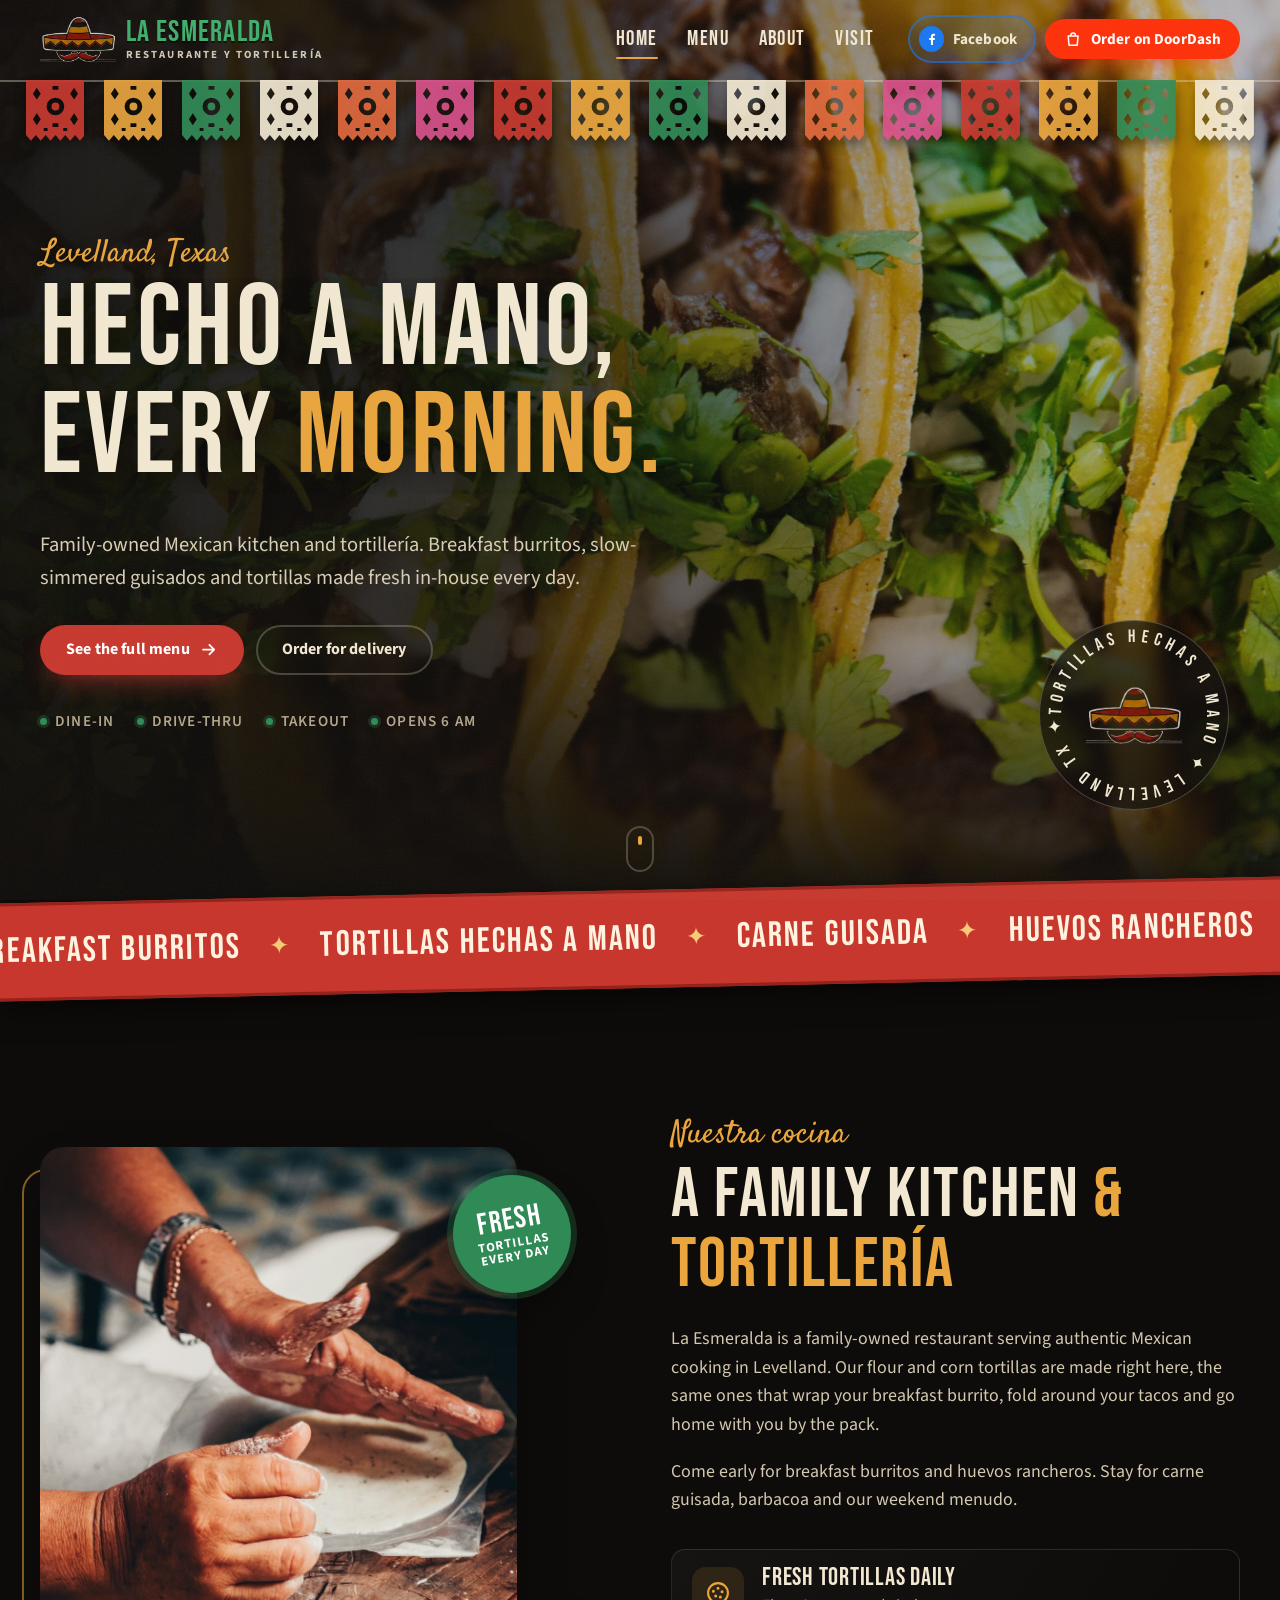
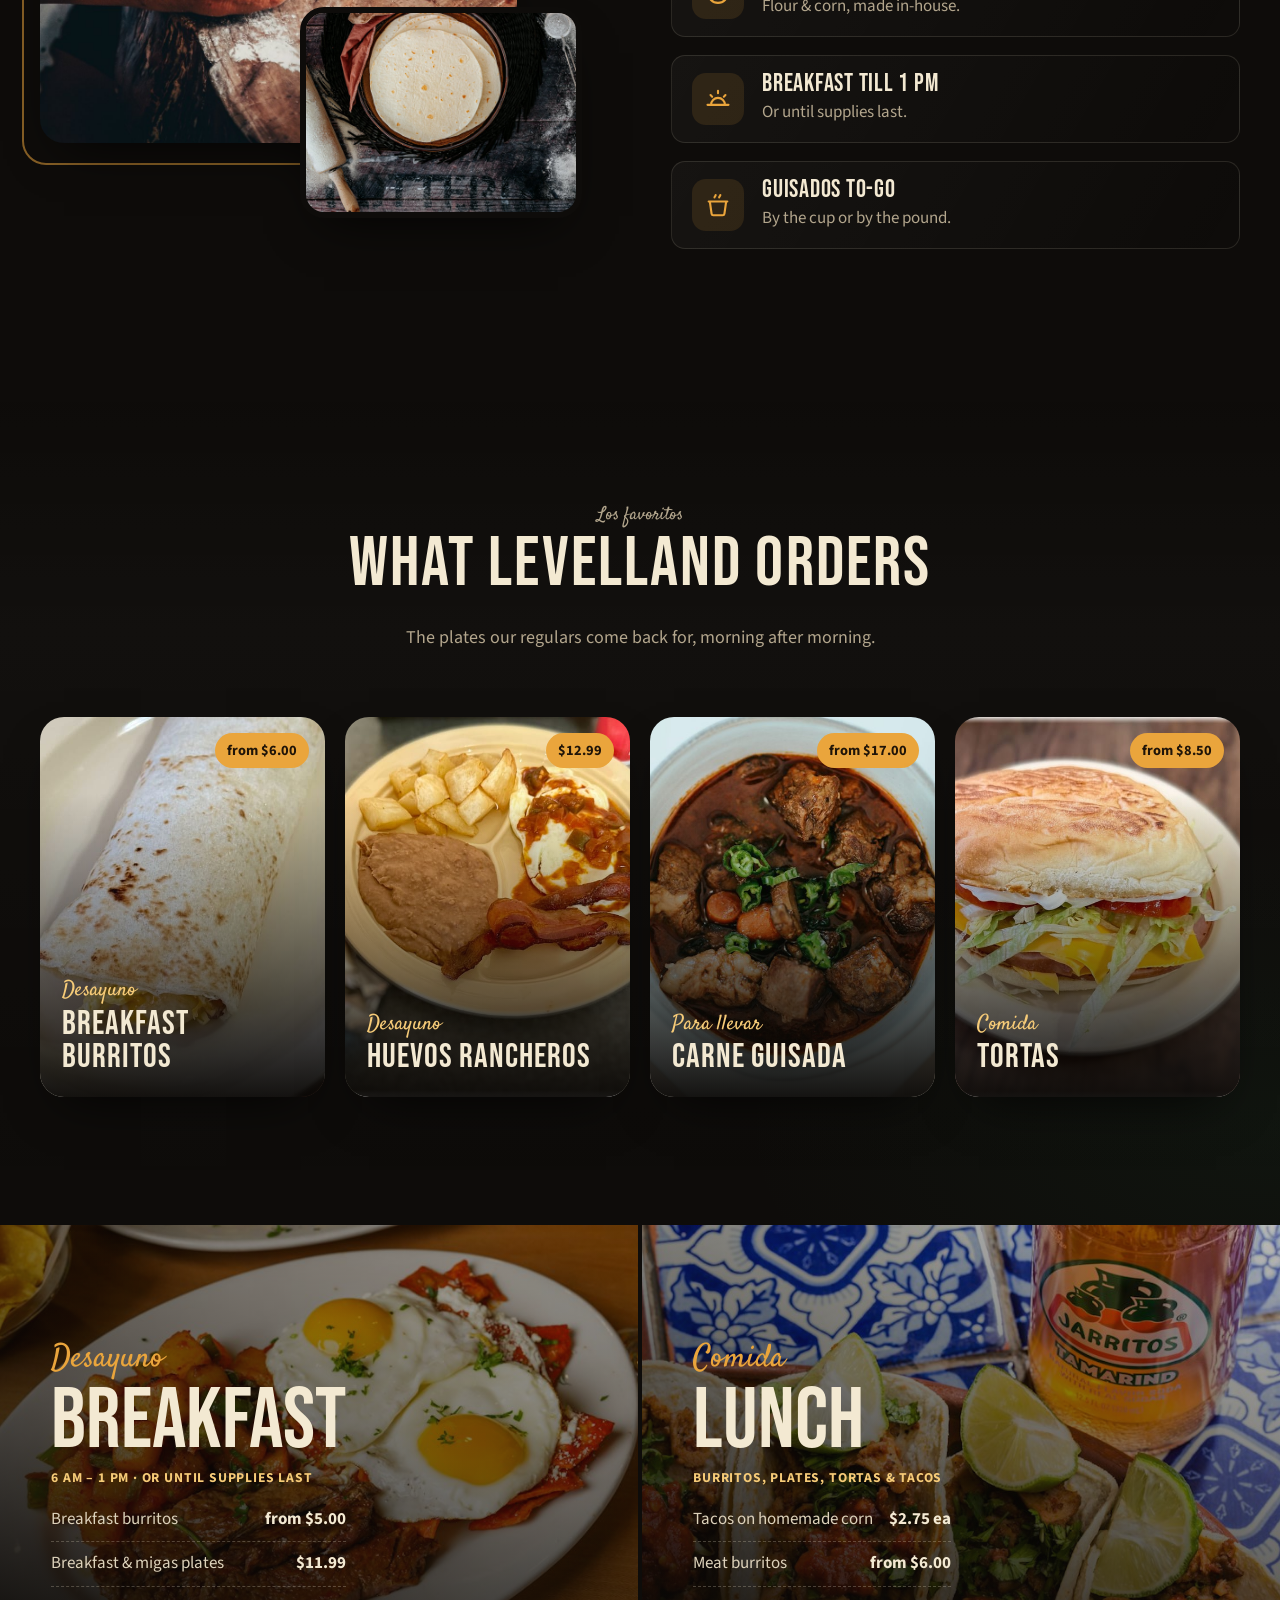
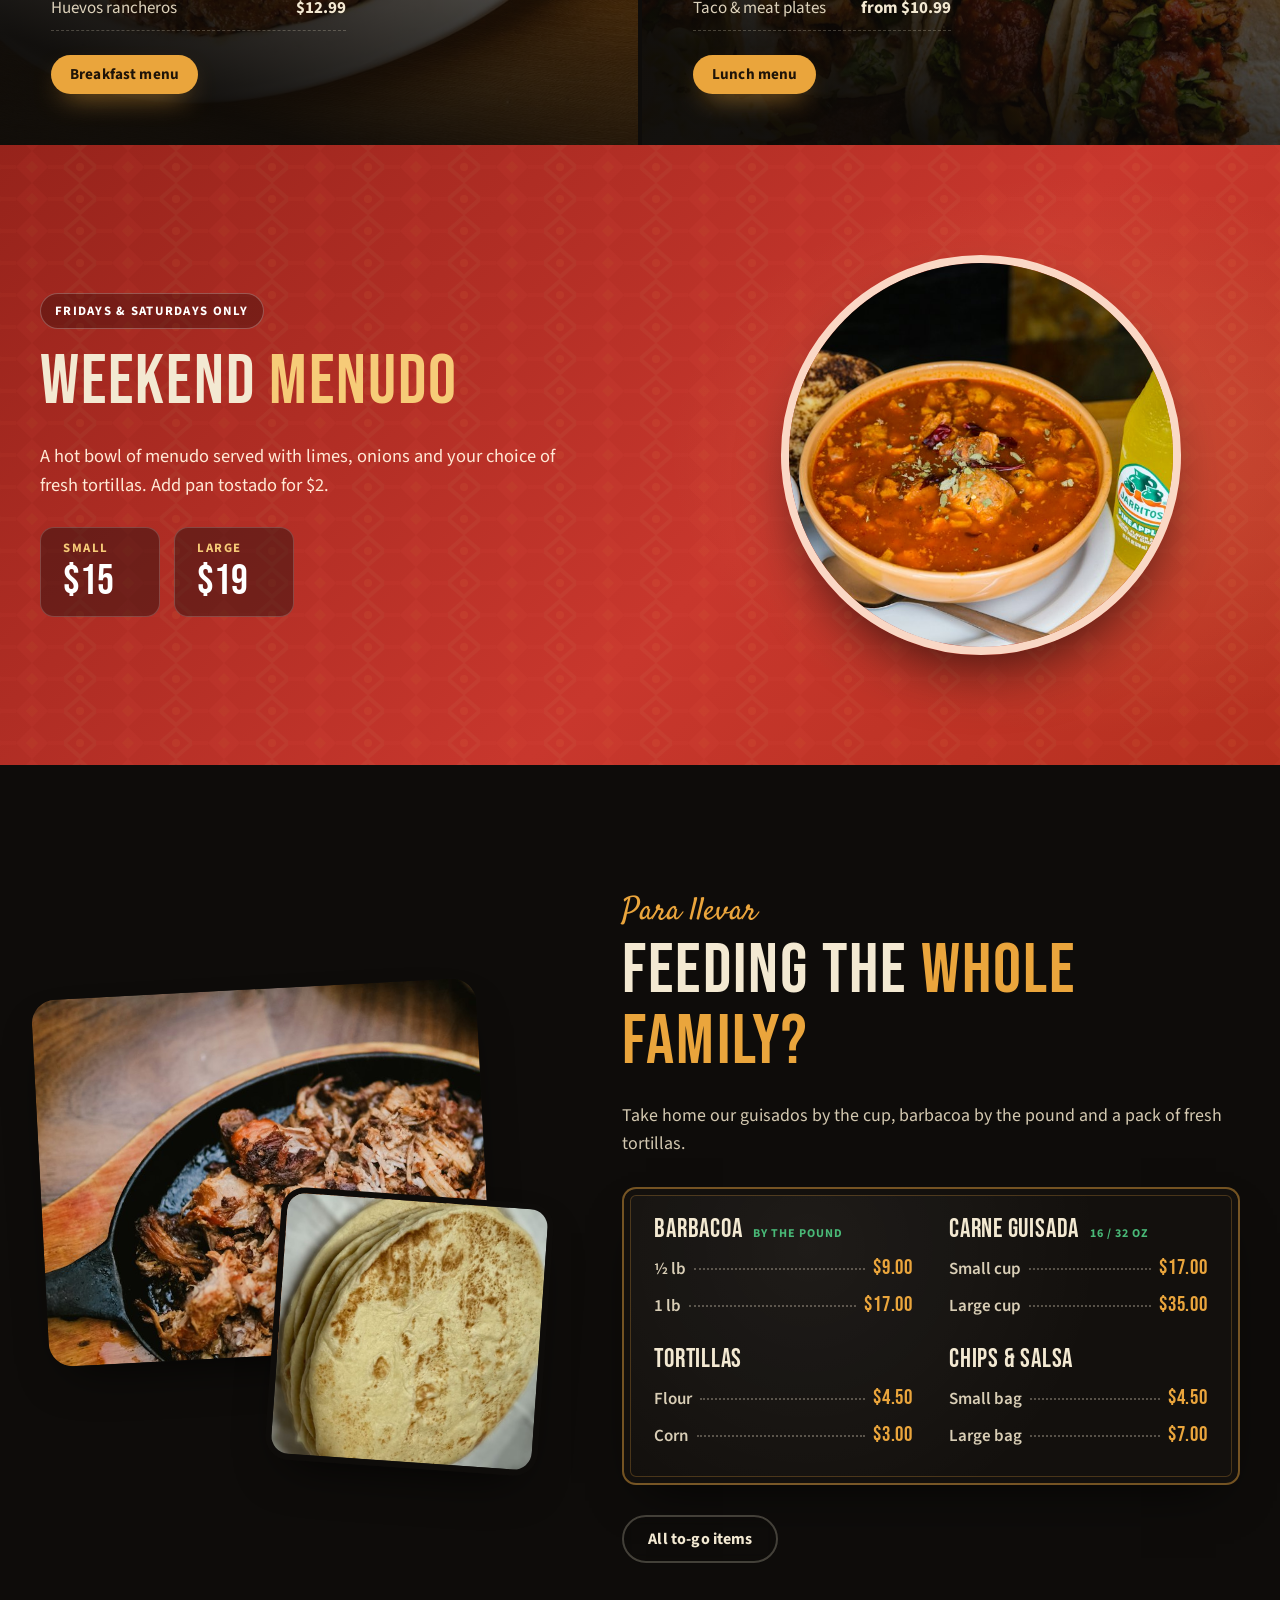
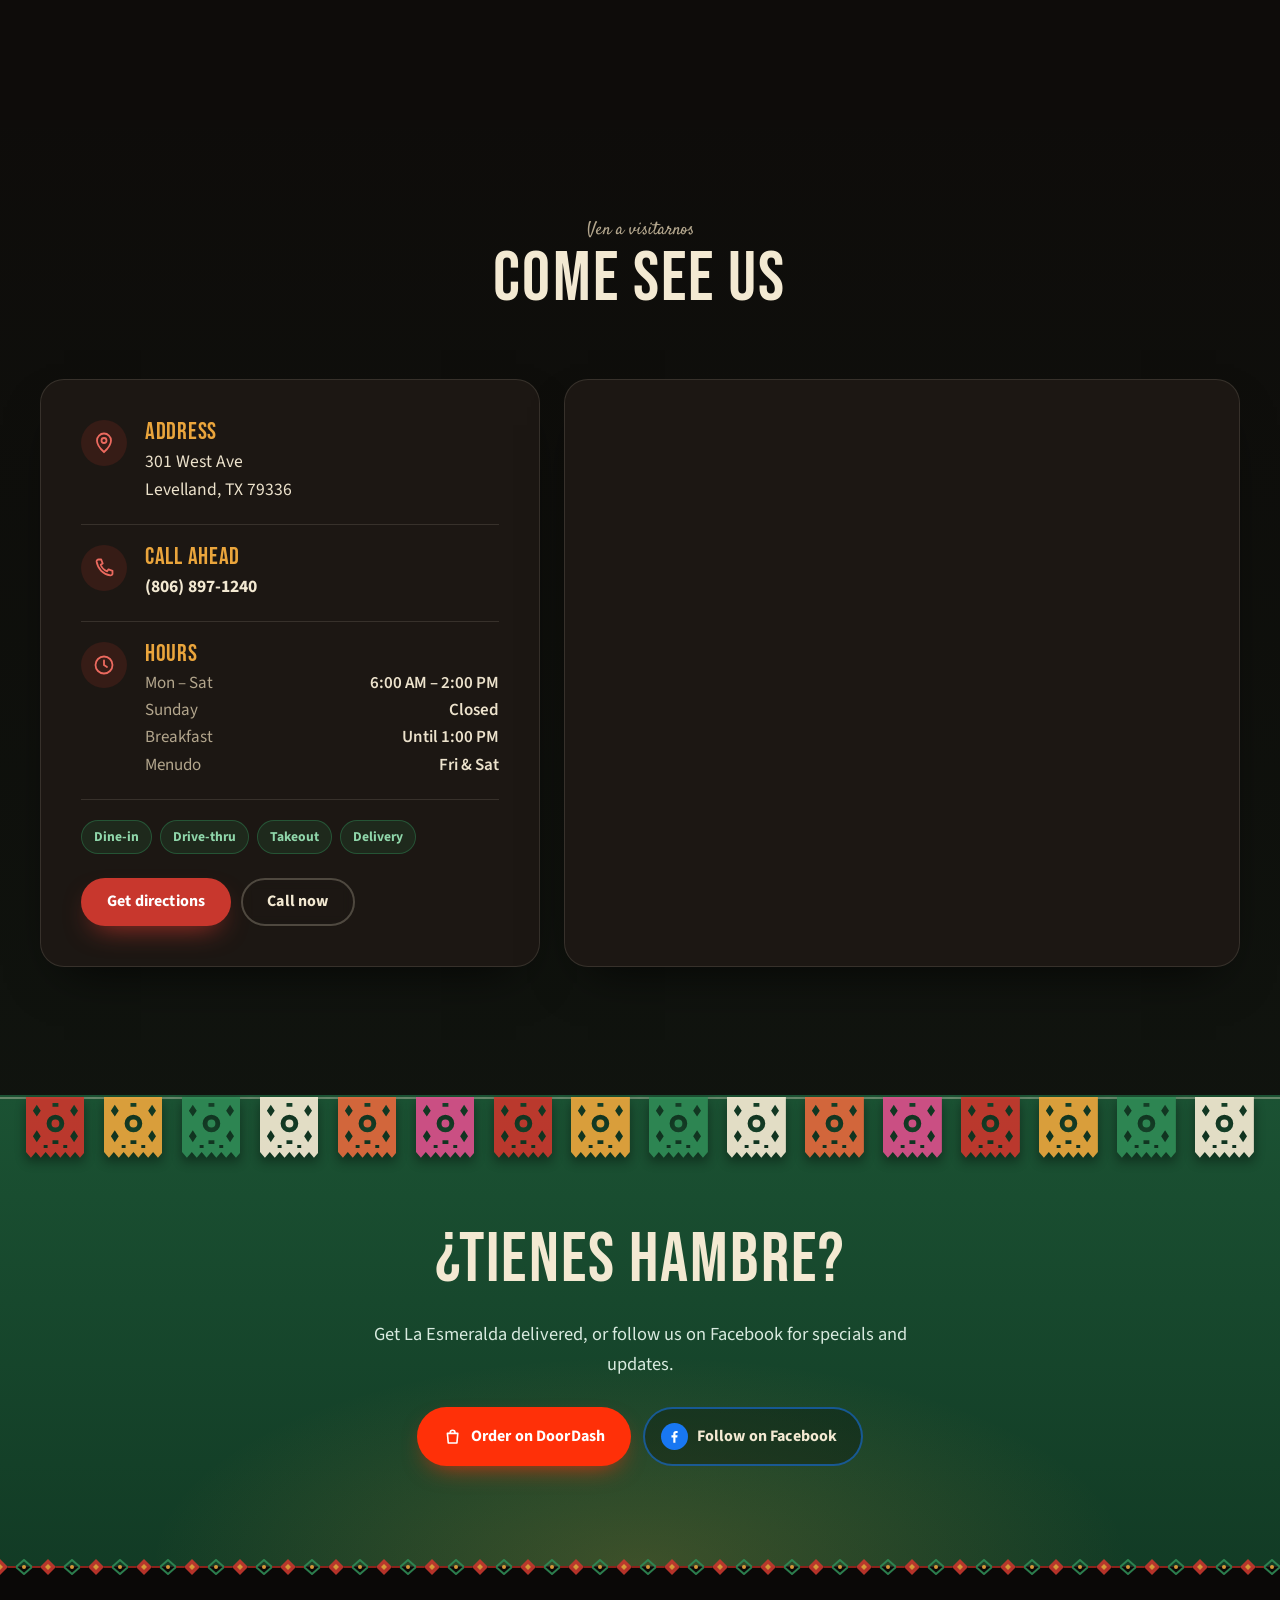
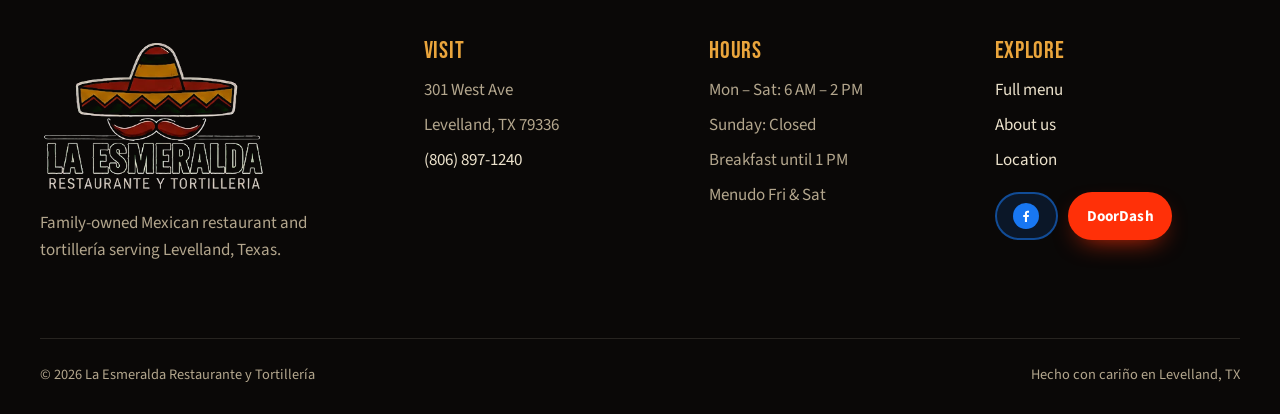
==== commit 0c2b63ac: "Add SEO, structured data and standard site files - Full meta, canonical, Open Graph/Twitter and geo " ====
--- a/index.html
+++ b/index.html
@@ -3,16 +3,43 @@
   <head>
     <meta charset="utf-8" />
     <meta name="viewport" content="width=device-width, initial-scale=1" />
-    <title>La Esmeralda | Restaurante y Tortillería — Levelland, TX</title>
+    <title>La Esmeralda | Mexican Restaurant &amp; Tortillería in Levelland, TX</title>
     <meta
       name="description"
-      content="Family-owned Mexican restaurant and tortillería in Levelland, Texas. Breakfast burritos, carne guisada, barbacoa, weekend menudo and homemade flour and corn tortillas."
+      content="Family-owned Mexican restaurant and tortillería at 301 West Ave in Levelland, TX. Breakfast burritos from 6 AM, carne guisada, barbacoa, weekend menudo and homemade flour &amp; corn tortillas. Dine-in, drive-thru, takeout and delivery."
     />
+    <meta name="robots" content="index, follow, max-image-preview:large" />
+    <link rel="canonical" href="https://laesmeraldalevelland.com/" />
     <meta name="theme-color" content="#0e0c0a" />
-    <meta property="og:title" content="La Esmeralda — Restaurante y Tortillería" />
-    <meta property="og:description" content="Homemade tortillas, breakfast burritos and authentic Mexican cooking in Levelland, TX." />
-    <meta property="og:image" content="images/home/hero.jpg" />
-    <link rel="icon" type="image/png" href="images/brand/favicon.png" />
+    <meta name="format-detection" content="telephone=yes" />
+
+    <!-- Local SEO -->
+    <meta name="geo.region" content="US-TX" />
+    <meta name="geo.placename" content="Levelland" />
+    <meta name="geo.position" content="33.590244;-102.3867133" />
+    <meta name="ICBM" content="33.590244, -102.3867133" />
+
+    <!-- Social sharing (Facebook, iMessage, X, etc.) -->
+    <meta property="og:type" content="website" />
+    <meta property="og:site_name" content="La Esmeralda Restaurante y Tortillería" />
+    <meta property="og:locale" content="en_US" />
+    <meta property="og:url" content="https://laesmeraldalevelland.com/" />
+    <meta property="og:title" content="La Esmeralda — Mexican Restaurant &amp; Tortillería in Levelland, TX" />
+    <meta property="og:description" content="Homemade tortillas, breakfast burritos from 6 AM and authentic Mexican cooking at 301 West Ave, Levelland." />
+    <meta property="og:image" content="https://laesmeraldalevelland.com/images/social/og-image.jpg" />
+    <meta property="og:image:width" content="1200" />
+    <meta property="og:image:height" content="630" />
+    <meta property="og:image:alt" content="Street tacos on homemade corn tortillas with onion and cilantro at La Esmeralda" />
+    <meta name="twitter:card" content="summary_large_image" />
+    <meta name="twitter:title" content="La Esmeralda — Mexican Restaurant &amp; Tortillería in Levelland, TX" />
+    <meta name="twitter:description" content="Homemade tortillas, breakfast burritos from 6 AM and authentic Mexican cooking at 301 West Ave, Levelland." />
+    <meta name="twitter:image" content="https://laesmeraldalevelland.com/images/social/og-image.jpg" />
+
+    <!-- Icons -->
+    <link rel="icon" type="image/png" sizes="32x32" href="images/icons/favicon-32.png" />
+    <link rel="icon" type="image/png" sizes="192x192" href="images/icons/icon-192.png" />
+    <link rel="apple-touch-icon" href="images/icons/apple-touch-icon.png" />
+    <link rel="manifest" href="site.webmanifest" />
 
     <link rel="preconnect" href="https://fonts.googleapis.com" />
     <link rel="preconnect" href="https://fonts.gstatic.com" crossorigin />
@@ -27,25 +54,134 @@
     <script>
       document.documentElement.classList.add("js");
     </script>
+    <!-- build:site-jsonld -->
     <script type="application/ld+json">
-      {
-        "@context": "https://schema.org",
-        "@type": "Restaurant",
-        "name": "La Esmeralda Restaurante y Tortillería",
-        "servesCuisine": "Mexican",
-        "telephone": "+1-806-897-1240",
-        "address": {
-          "@type": "PostalAddress",
-          "streetAddress": "301 West Ave",
-          "addressLocality": "Levelland",
-          "addressRegion": "TX",
-          "postalCode": "79336",
-          "addressCountry": "US"
+    {
+      "@context": "https://schema.org",
+      "@graph": [
+        {
+          "@type": "Restaurant",
+          "@id": "https://laesmeraldalevelland.com/#restaurant",
+          "name": "La Esmeralda Restaurante y Tortillería",
+          "alternateName": [
+            "La Esmeralda",
+            "Tortilleria La Esmeralda"
+          ],
+          "description": "Family-owned Mexican restaurant and tortillería in Levelland, Texas serving breakfast burritos, guisados, weekend menudo and homemade flour and corn tortillas.",
+          "url": "https://laesmeraldalevelland.com/",
+          "logo": "https://laesmeraldalevelland.com/images/brand/logo.png",
+          "image": [
+            "https://laesmeraldalevelland.com/images/social/og-image.jpg",
+            "https://laesmeraldalevelland.com/images/home/hero.jpg",
+            "https://laesmeraldalevelland.com/images/home/tortillas-stack.jpg"
+          ],
+          "telephone": "+1-806-897-1240",
+          "priceRange": "$",
+          "servesCuisine": [
+            "Mexican",
+            "Tex-Mex",
+            "Breakfast"
+          ],
+          "acceptsReservations": false,
+          "hasMenu": "https://laesmeraldalevelland.com/menu.html",
+          "address": {
+            "@type": "PostalAddress",
+            "streetAddress": "301 West Ave",
+            "addressLocality": "Levelland",
+            "addressRegion": "TX",
+            "postalCode": "79336",
+            "addressCountry": "US"
+          },
+          "geo": {
+            "@type": "GeoCoordinates",
+            "latitude": 33.590244,
+            "longitude": -102.3867133
+          },
+          "hasMap": "https://maps.google.com/?cid=2342102564549496735",
+          "areaServed": [
+            {
+              "@type": "City",
+              "name": "Levelland, TX"
+            },
+            {
+              "@type": "AdministrativeArea",
+              "name": "Hockley County, TX"
+            }
+          ],
+          "openingHoursSpecification": [
+            {
+              "@type": "OpeningHoursSpecification",
+              "dayOfWeek": [
+                "Monday",
+                "Tuesday",
+                "Wednesday",
+                "Thursday",
+                "Friday",
+                "Saturday"
+              ],
+              "opens": "06:00",
+              "closes": "14:00"
+            }
+          ],
+          "amenityFeature": [
+            {
+              "@type": "LocationFeatureSpecification",
+              "name": "Dine-in",
+              "value": true
+            },
+            {
+              "@type": "LocationFeatureSpecification",
+              "name": "Drive-thru",
+              "value": true
+            },
+            {
+              "@type": "LocationFeatureSpecification",
+              "name": "Takeout",
+              "value": true
+            },
+            {
+              "@type": "LocationFeatureSpecification",
+              "name": "Delivery",
+              "value": true
+            },
+            {
+              "@type": "LocationFeatureSpecification",
+              "name": "High chairs",
+              "value": true
+            }
+          ],
+          "potentialAction": {
+            "@type": "OrderAction",
+            "target": {
+              "@type": "EntryPoint",
+              "urlTemplate": "https://www.doordash.com/store/tortilleria-la-esmeralda-levelland-35293631/",
+              "actionPlatform": [
+                "http://schema.org/DesktopWebPlatform",
+                "http://schema.org/MobileWebPlatform"
+              ]
+            }
+          },
+          "sameAs": [
+            "https://www.facebook.com/LaEsmeralda301/",
+            "https://maps.google.com/?cid=2342102564549496735",
+            "https://www.doordash.com/store/tortilleria-la-esmeralda-levelland-35293631/"
+          ]
         },
-        "hasMenu": "menu.html",
-        "sameAs": ["https://www.facebook.com/LaEsmeralda301/"]
-      }
+        {
+          "@type": "WebSite",
+          "@id": "https://laesmeraldalevelland.com/#website",
+          "url": "https://laesmeraldalevelland.com/",
+          "name": "La Esmeralda",
+          "alternateName": "La Esmeralda Restaurante y Tortillería",
+          "inLanguage": "en-US",
+          "publisher": {
+            "@id": "https://laesmeraldalevelland.com/#restaurant"
+          }
+        }
+      ]
+    }
     </script>
+    <!-- /build:site-jsonld -->
   </head>
 
   <body>
@@ -402,9 +538,9 @@
                 </span>
                 <div>
                   <h3>Hours</h3>
-                  <!-- Hours: confirm with the restaurant and update here + in the footer -->
                   <dl class="hours">
                     <div><dt>Mon – Sat</dt><dd>6:00 AM – 2:00 PM</dd></div>
+                    <div><dt>Sunday</dt><dd>Closed</dd></div>
                     <div><dt>Breakfast</dt><dd>Until 1:00 PM</dd></div>
                     <div><dt>Menudo</dt><dd>Fri &amp; Sat</dd></div>
                   </dl>
@@ -479,6 +615,7 @@
             <h3>Hours</h3>
             <ul class="footer-list">
               <li>Mon – Sat: 6 AM – 2 PM</li>
+              <li>Sunday: Closed</li>
               <li>Breakfast until 1 PM</li>
               <li>Menudo Fri &amp; Sat</li>
             </ul>
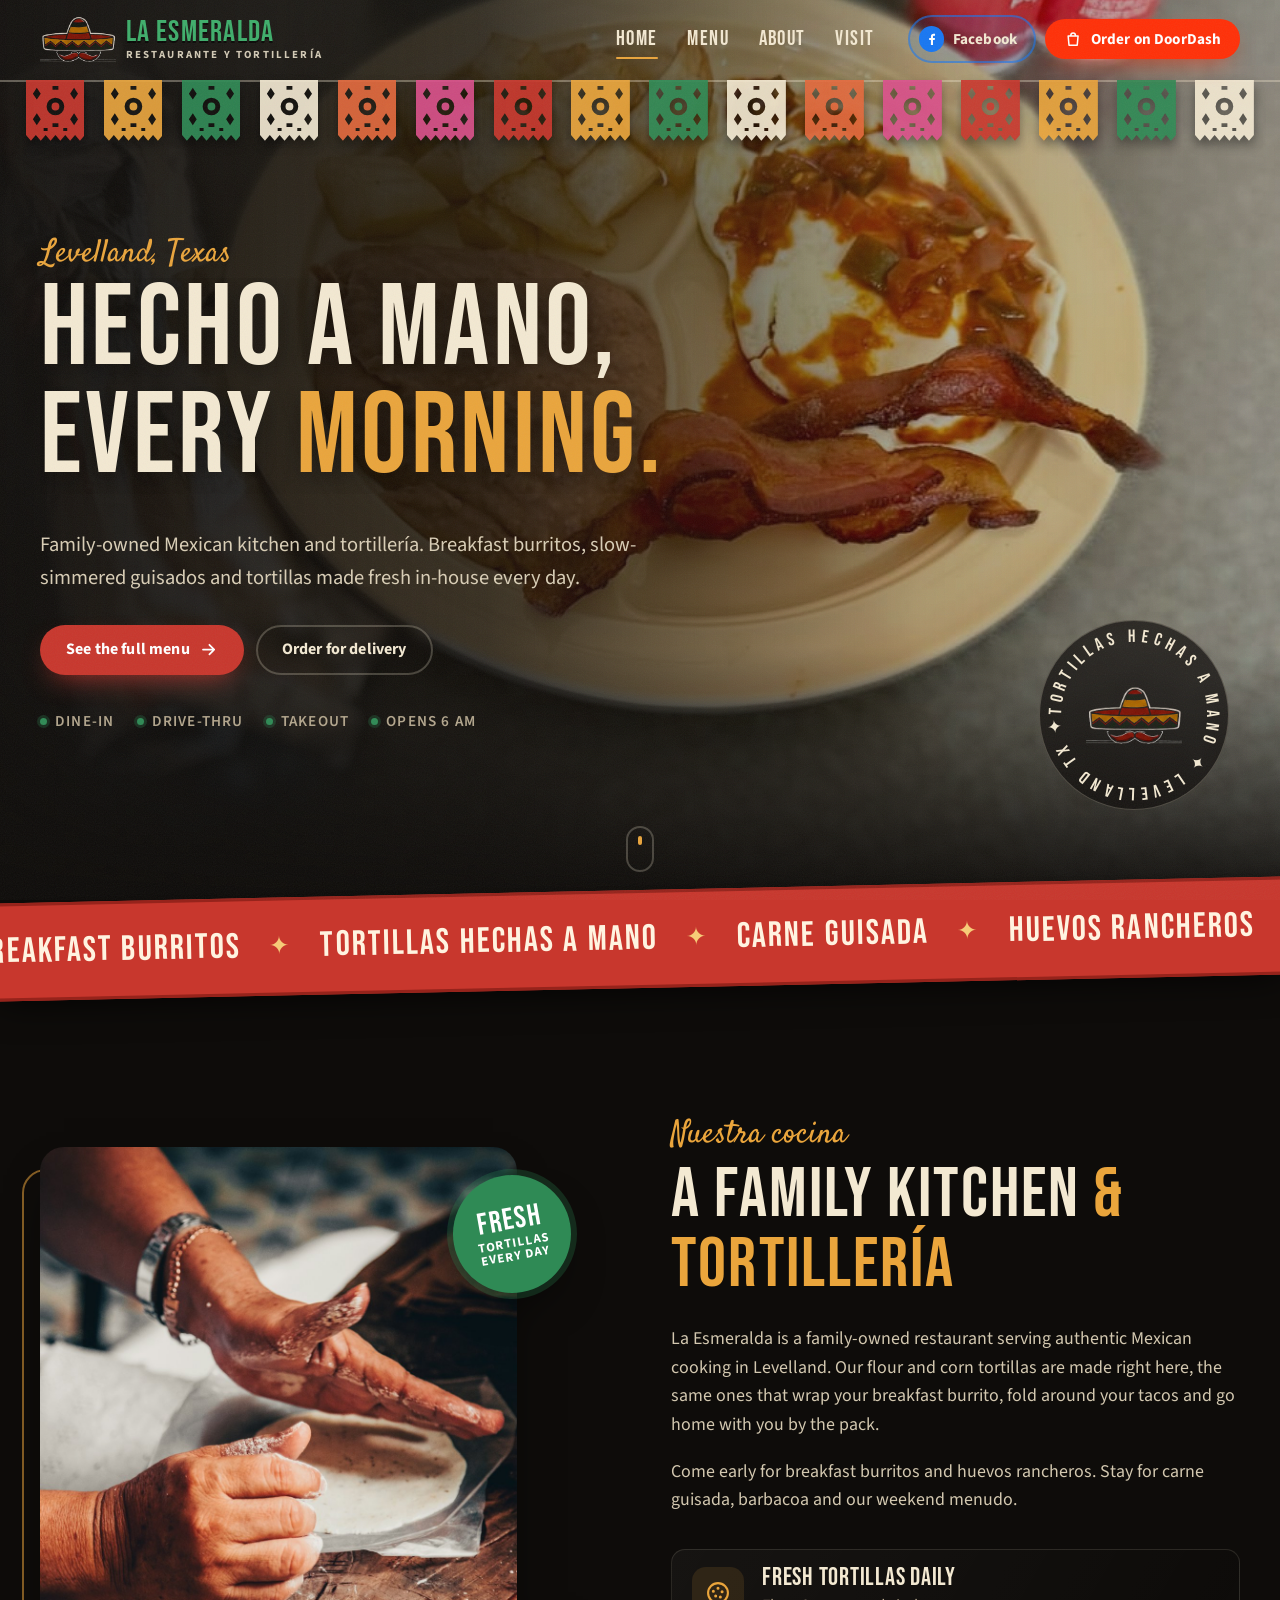
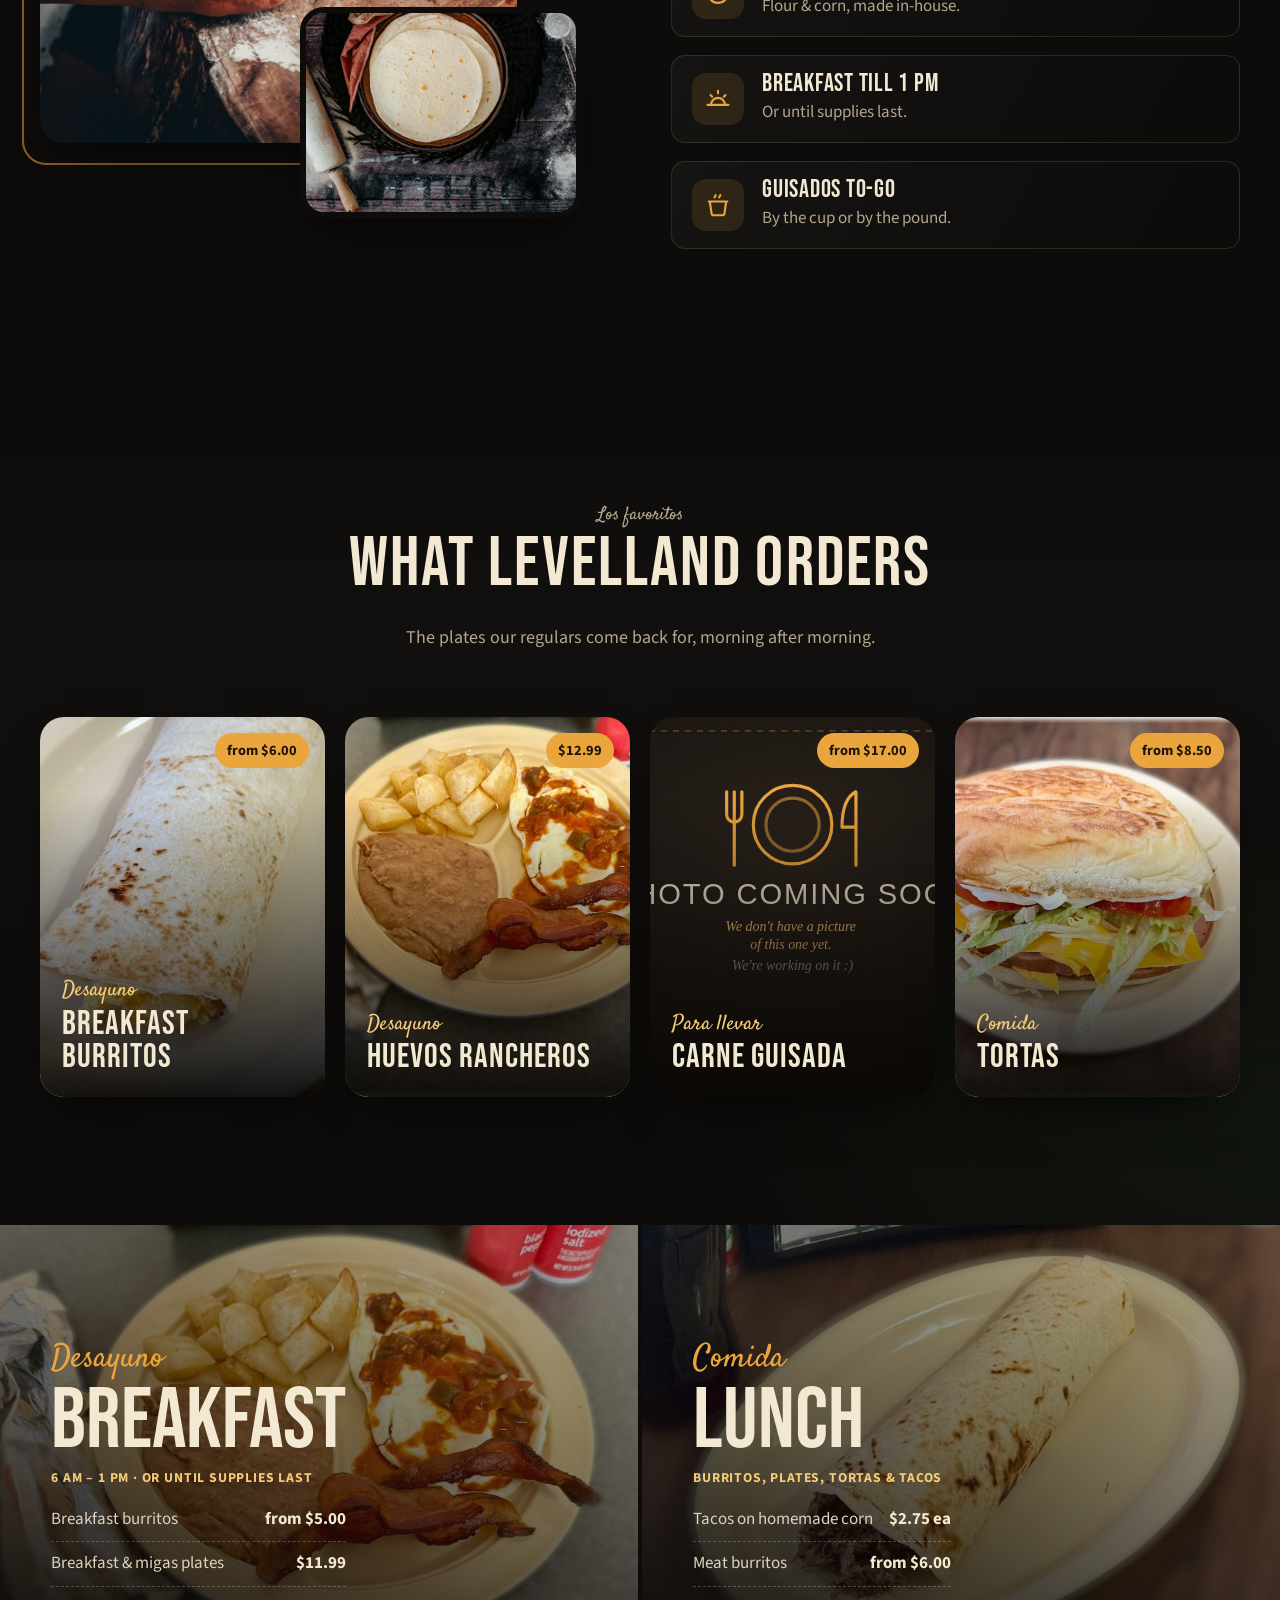
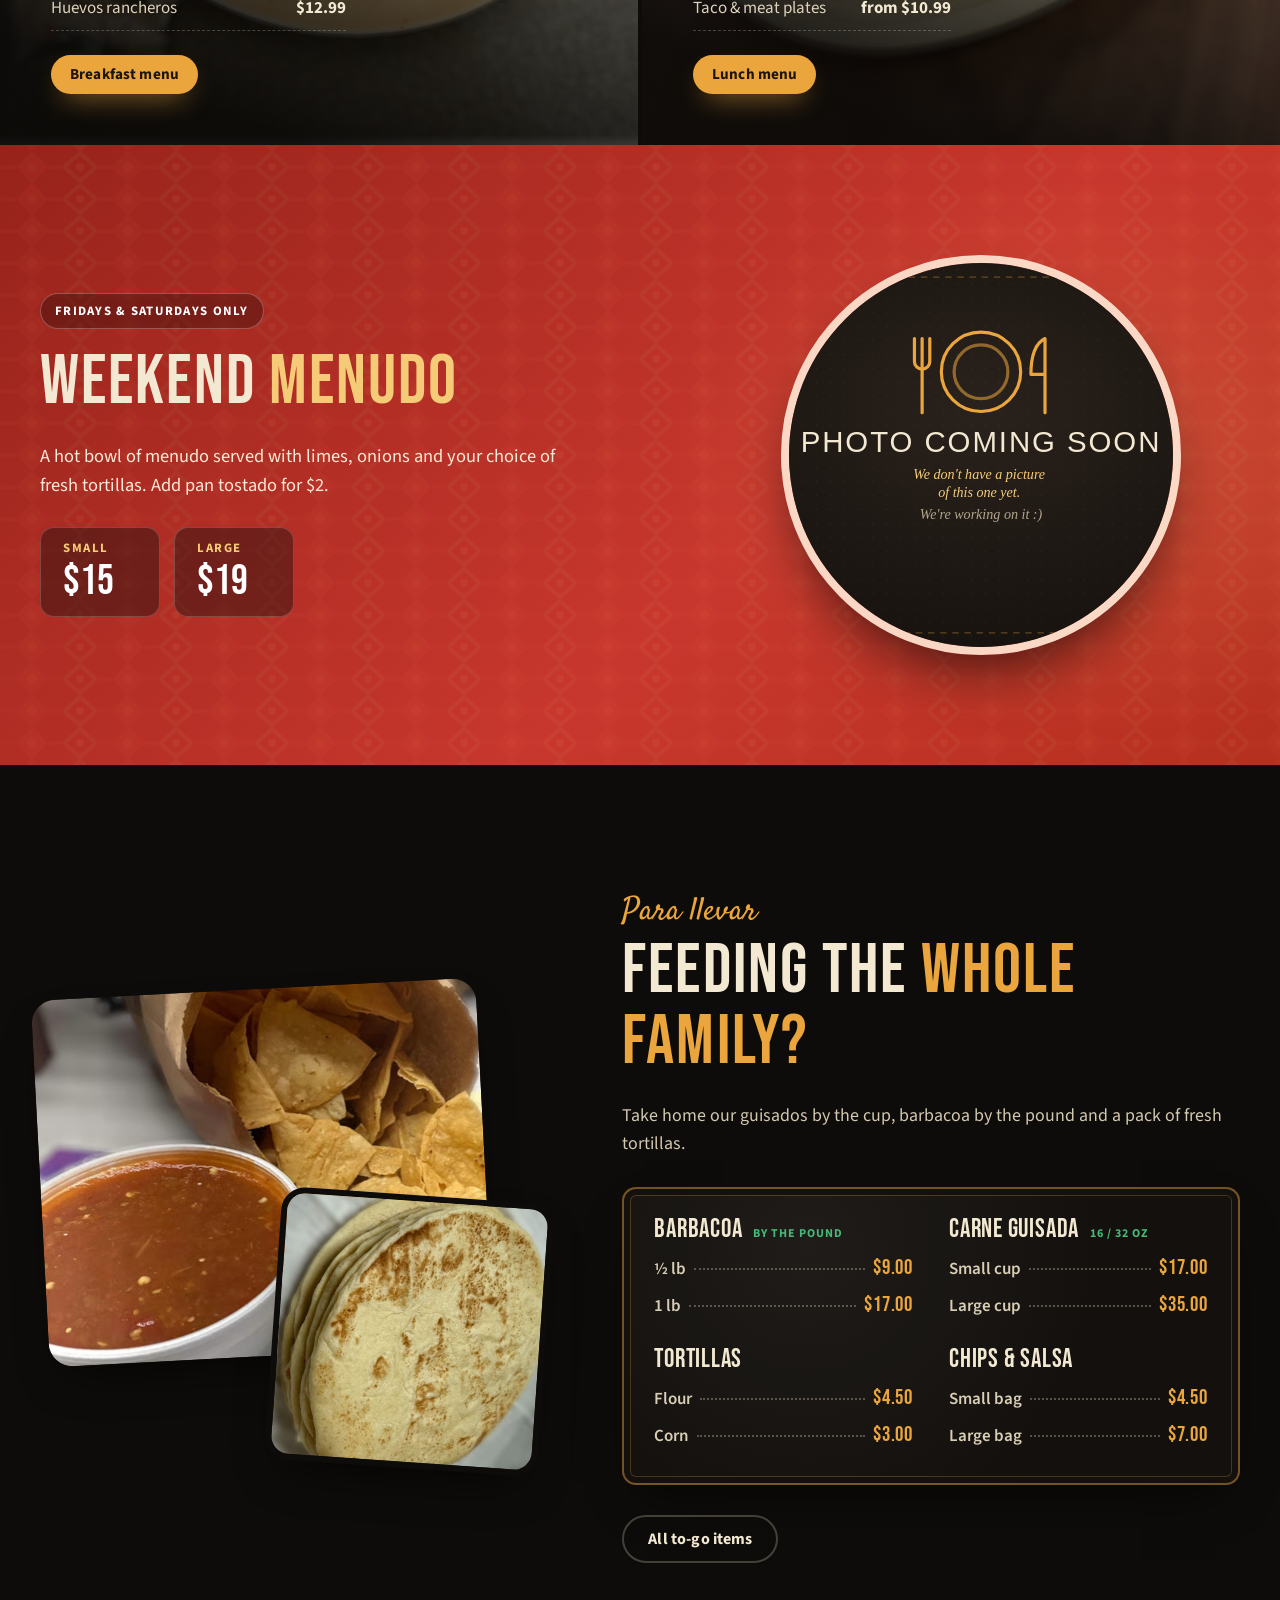
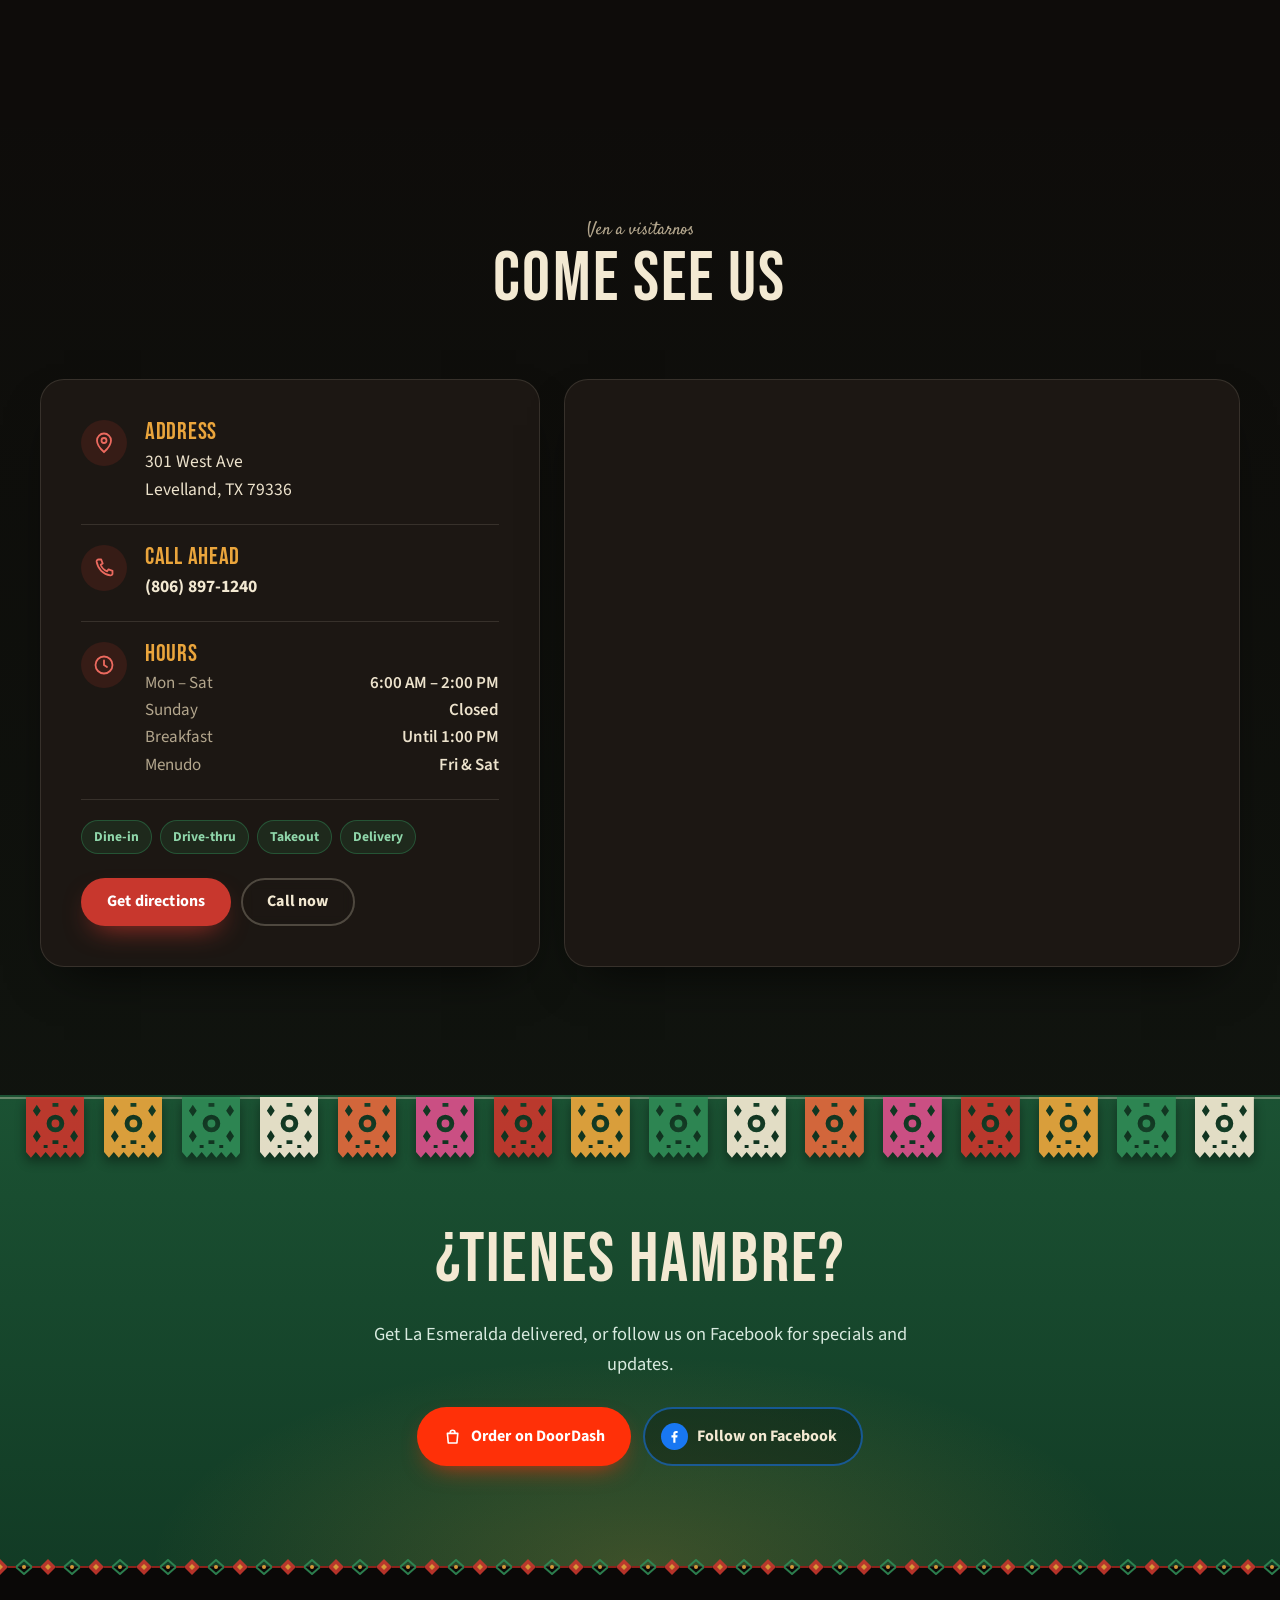
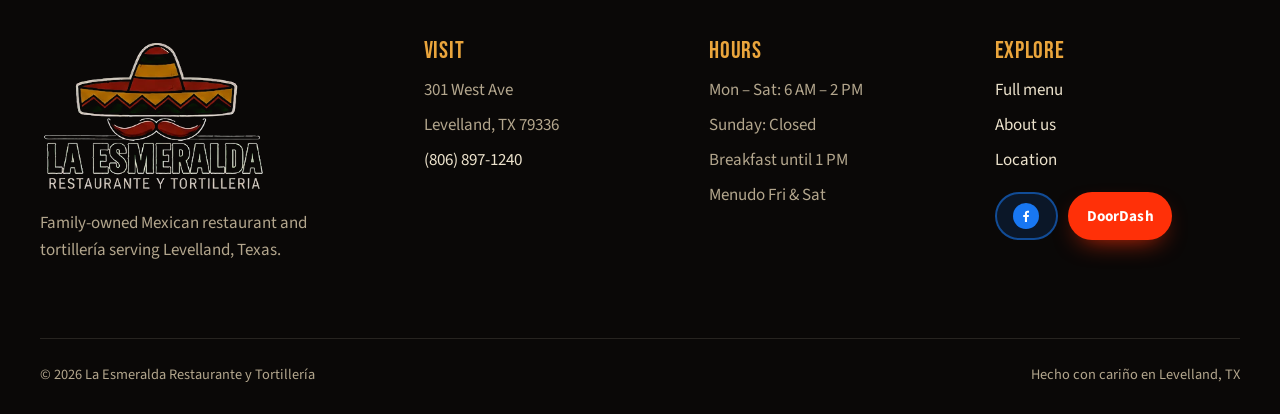
==== commit b5d92459: "Replace stock food photos with real ones and a "coming soon" card - Menu items without a real photo " ====
--- a/index.html
+++ b/index.html
@@ -49,7 +49,7 @@
     />
     <link rel="stylesheet" href="css/base.css" />
     <link rel="stylesheet" href="css/home.css" />
-    <link rel="preload" as="image" href="images/home/hero.jpg" />
+    <link rel="preload" as="image" href="images/menu/huevos-rancheros.jpg" />
 
     <script>
       document.documentElement.classList.add("js");
@@ -72,7 +72,7 @@
           "logo": "https://laesmeraldalevelland.com/images/brand/logo.png",
           "image": [
             "https://laesmeraldalevelland.com/images/social/og-image.jpg",
-            "https://laesmeraldalevelland.com/images/home/hero.jpg",
+            "https://laesmeraldalevelland.com/images/menu/huevos-rancheros.jpg",
             "https://laesmeraldalevelland.com/images/home/tortillas-stack.jpg"
           ],
           "telephone": "+1-806-897-1240",
@@ -233,7 +233,15 @@
       <!-- ================= Hero ================= -->
       <section class="hero">
         <div class="hero__media" data-parallax="0.3" aria-hidden="true">
-          <img src="images/home/hero.jpg" alt="" width="1920" height="1200" fetchpriority="high" />
+          <div class="hero__slides" data-slideshow>
+            <img class="is-active" src="images/menu/huevos-rancheros.jpg" alt="" width="900" height="675" fetchpriority="high" />
+            <img src="images/menu/meat-burrito.jpg" alt="" width="900" height="675" loading="lazy" />
+            <img src="images/menu/torta.jpg" alt="" width="900" height="675" loading="lazy" />
+            <img src="images/menu/migas-plate.jpg" alt="" width="900" height="675" loading="lazy" />
+            <img src="images/menu/breakfast-burrito.jpg" alt="" width="900" height="675" loading="lazy" />
+            <img src="images/menu/meat-plate.jpg" alt="" width="900" height="675" loading="lazy" />
+            <img src="images/menu/flour-tortillas.jpg" alt="" width="900" height="675" loading="lazy" />
+          </div>
         </div>
         <div class="papel hero__papel" data-papel="16" aria-hidden="true"></div>
 
@@ -390,7 +398,7 @@
               </span>
             </a>
             <a class="fav-card reveal" style="--i: 2" href="menu.html#item-carne-guisada">
-              <img src="images/menu/carne-guisada.jpg" alt="Bowl of carne guisada" width="800" height="600" loading="lazy" />
+              <img src="images/menu/photo-coming-soon.svg" alt="Photo of carne guisada coming soon" width="800" height="600" loading="lazy" />
               <span class="fav-card__price">from $17.00</span>
               <span class="fav-card__body">
                 <span class="fav-card__tag">Para llevar</span>
@@ -414,7 +422,7 @@
       <!-- ================= Breakfast / Lunch ================= -->
       <section class="dayparts" aria-label="Breakfast and lunch">
         <a class="daypart reveal reveal--left" href="menu.html#breakfast">
-          <img src="images/menu/breakfast-plate.jpg" alt="" width="800" height="600" loading="lazy" />
+          <img src="images/menu/huevos-rancheros.jpg" alt="" width="800" height="600" loading="lazy" />
           <span class="daypart__body">
             <span class="script">Desayuno</span>
             <span class="daypart__title">Breakfast</span>
@@ -428,7 +436,7 @@
           </span>
         </a>
         <a class="daypart reveal reveal--right" href="menu.html#lunch">
-          <img src="images/menu/taco-plate.jpg" alt="" width="800" height="600" loading="lazy" />
+          <img src="images/menu/meat-burrito.jpg" alt="" width="800" height="600" loading="lazy" />
           <span class="daypart__body">
             <span class="script">Comida</span>
             <span class="daypart__title">Lunch</span>
@@ -459,7 +467,7 @@
           </div>
           <div class="menudo__media reveal reveal--zoom" style="--i: 1">
             <div class="steam" aria-hidden="true"><span></span><span></span><span></span></div>
-            <img src="images/menu/menudo.jpg" alt="Bowl of red menudo with lime" width="800" height="600" loading="lazy" />
+            <img src="images/menu/photo-coming-soon.svg" alt="Photo of menudo coming soon" width="800" height="600" loading="lazy" />
           </div>
         </div>
       </section>
@@ -468,7 +476,7 @@
       <section class="section togo" id="to-go">
         <div class="container togo__grid">
           <div class="togo__media reveal reveal--left">
-            <img src="images/menu/barbacoa.jpg" alt="Shredded barbacoa in a cast iron pan" width="800" height="600" loading="lazy" />
+            <img src="images/menu/chips-salsa.jpg" alt="Bag of fresh tortilla chips with a cup of house salsa" width="800" height="600" loading="lazy" />
             <img src="images/menu/flour-tortillas.jpg" alt="Stack of homemade flour tortillas" width="800" height="600" loading="lazy" />
           </div>
 
--- a/css/home.css
+++ b/css/home.css
@@ -22,12 +22,33 @@
   will-change: transform;
 }
 
-.hero__media img {
+/* slideshow: slides stack and crossfade; each one slowly zooms while it shows */
+.hero__slides {
+  position: absolute;
+  inset: 0;
+  overflow: hidden;
+}
+
+.hero__slides img {
+  position: absolute;
+  inset: 0;
   width: 100%;
   height: 100%;
   object-fit: cover;
   object-position: 60% center;
-  animation: ken-burns 16s var(--ease) both;
+  opacity: 0;
+  transition: opacity 1.4s ease;
+}
+
+.hero__slides img.is-active {
+  opacity: 1;
+  animation: ken-burns 8s var(--ease) both;
+}
+
+@media (prefers-reduced-motion: reduce) {
+  .hero__slides img.is-active {
+    animation: none;
+  }
 }
 
 /* darken the left for legibility, fade into the page at the bottom */
@@ -1151,3 +1172,8 @@
 .cta .btn--facebook:hover {
   --btn-bg: var(--facebook);
 }
+
+/* the "photo coming soon" card shouldn't spin like the menudo bowl */
+.menudo__media img[src*="photo-coming-soon"] {
+  animation: none;
+}
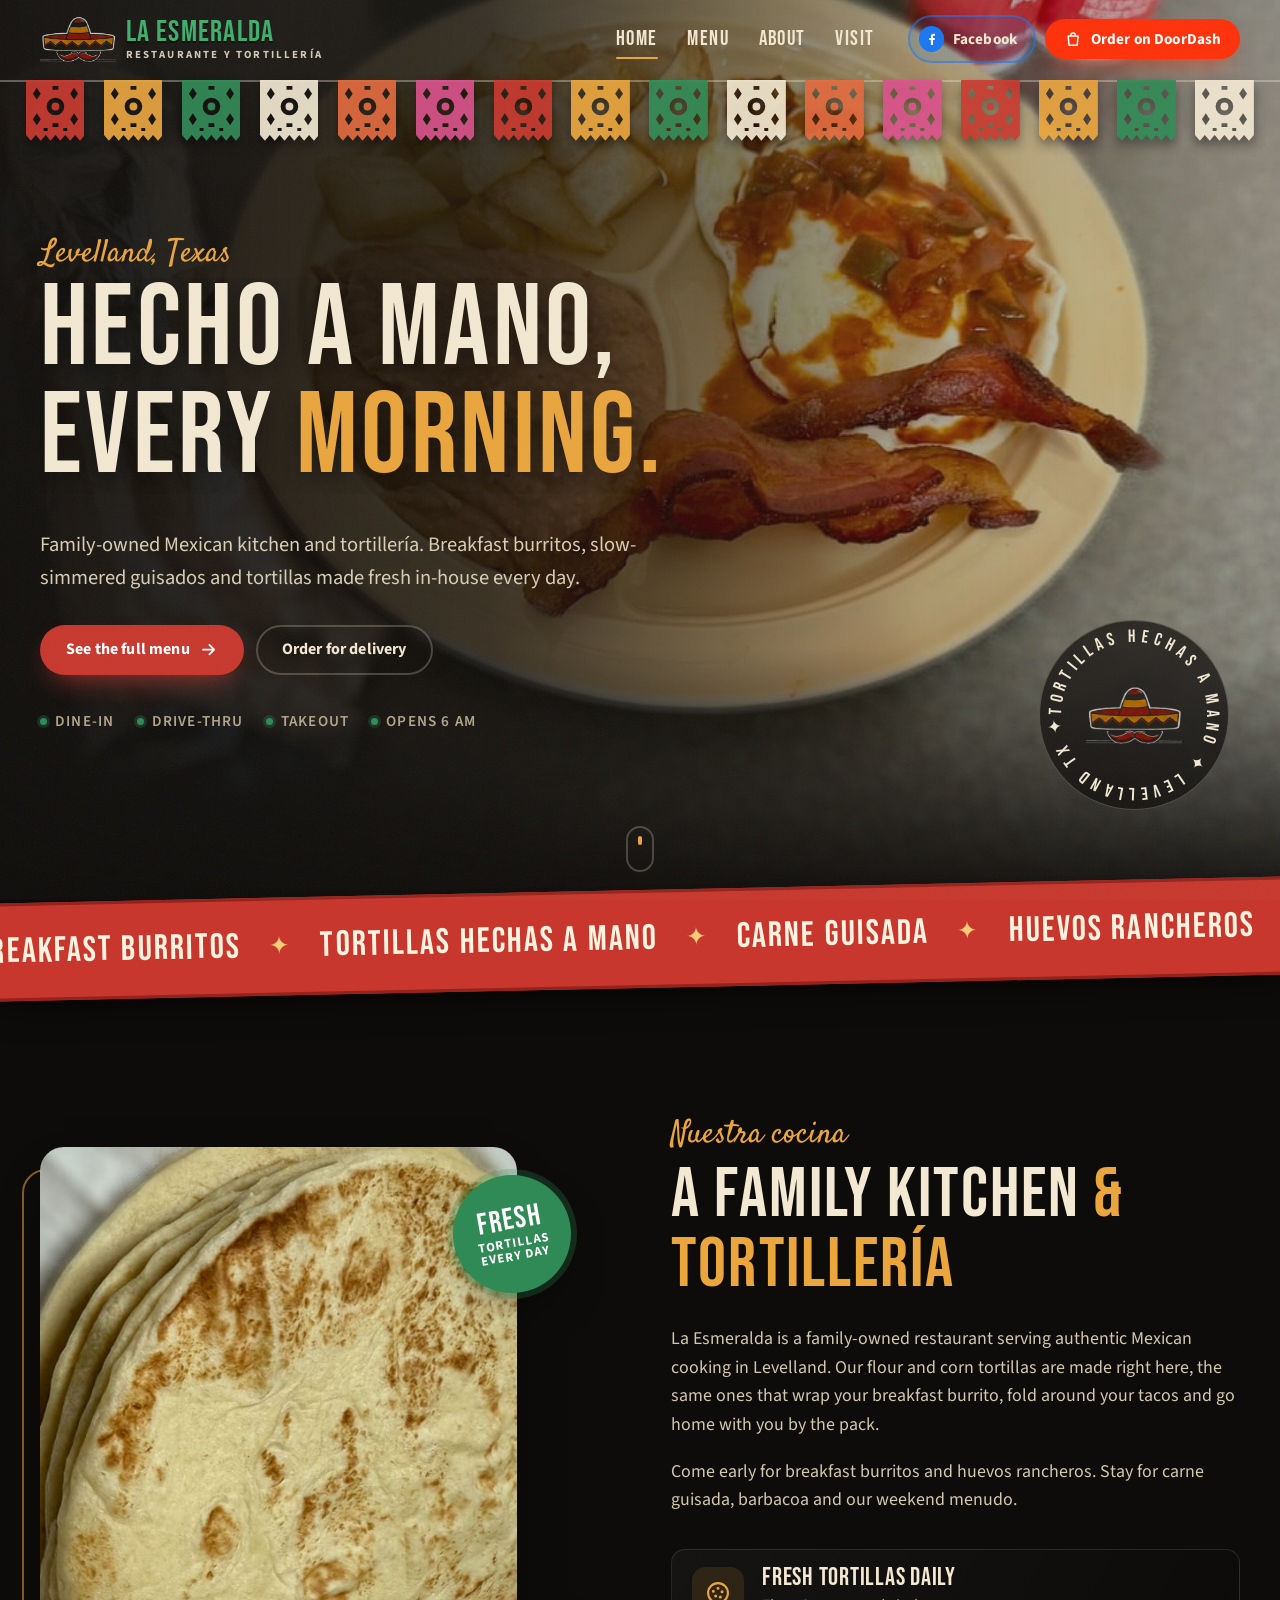
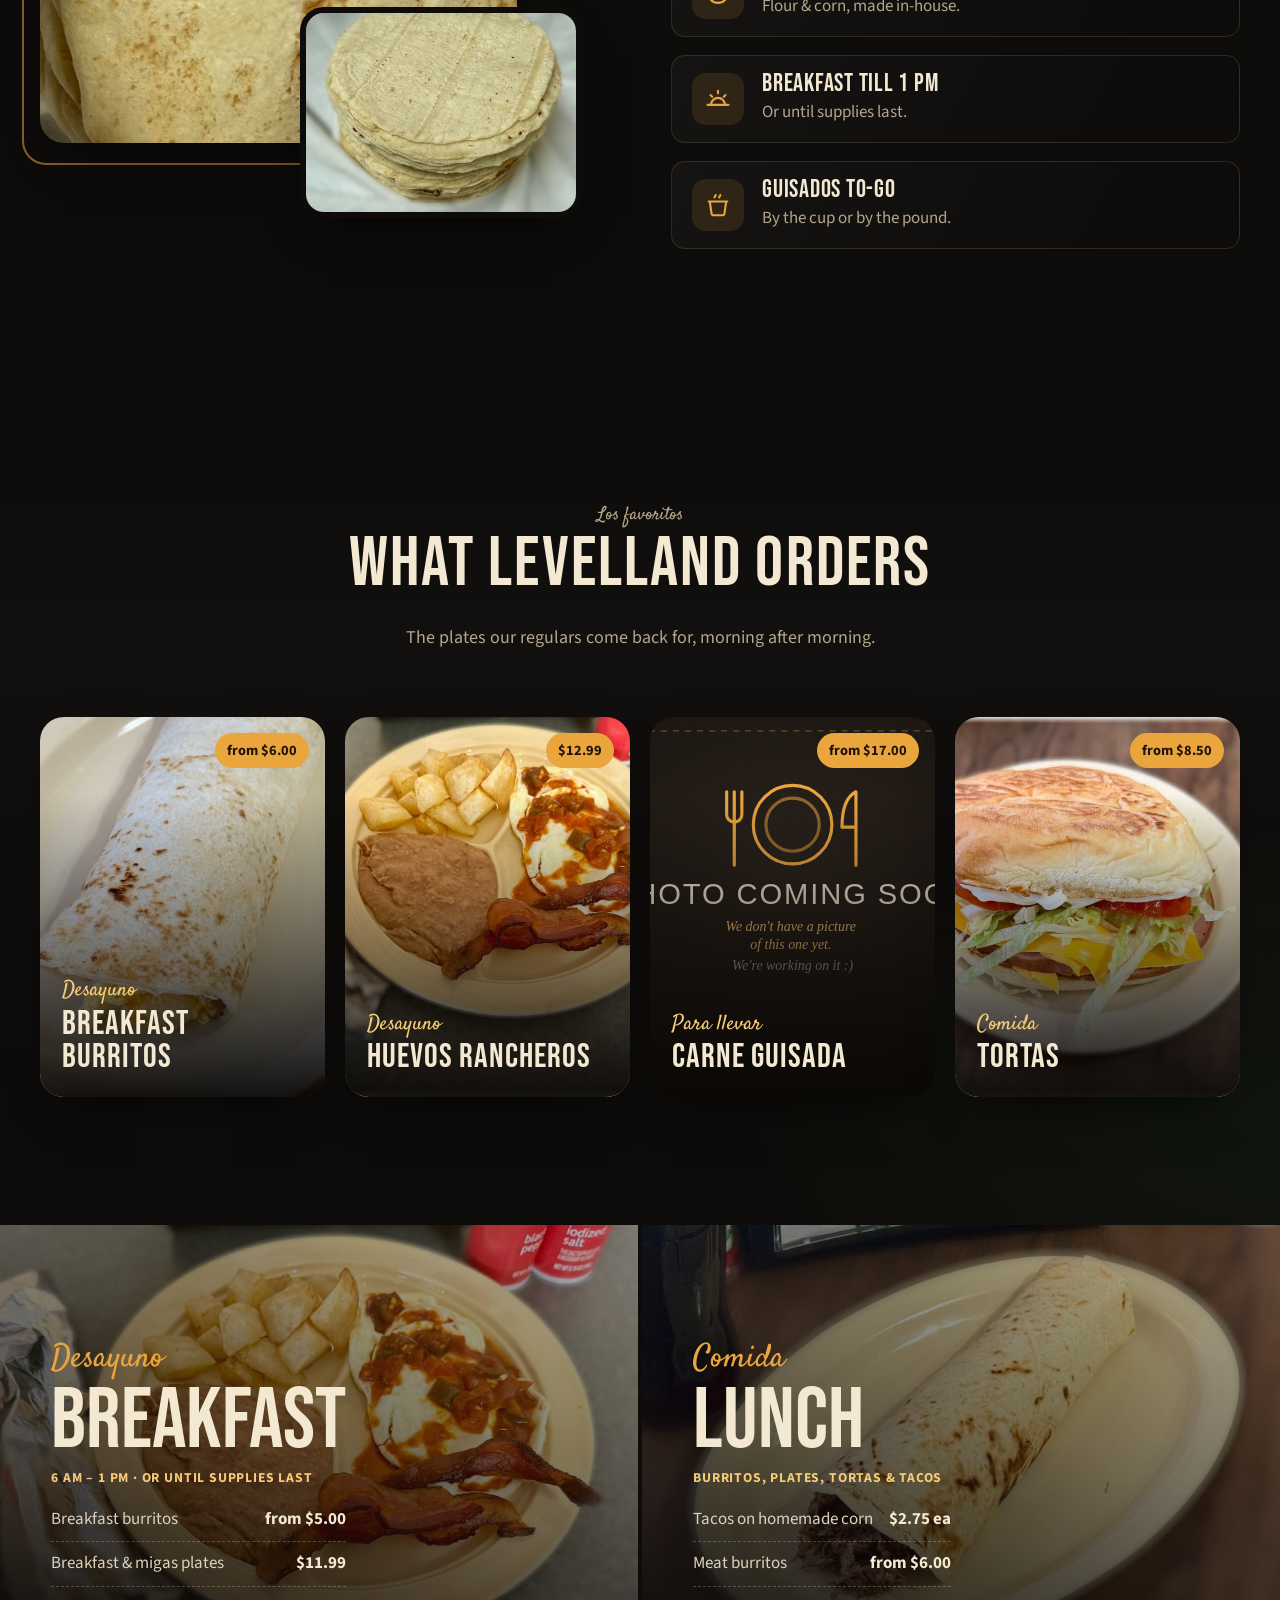
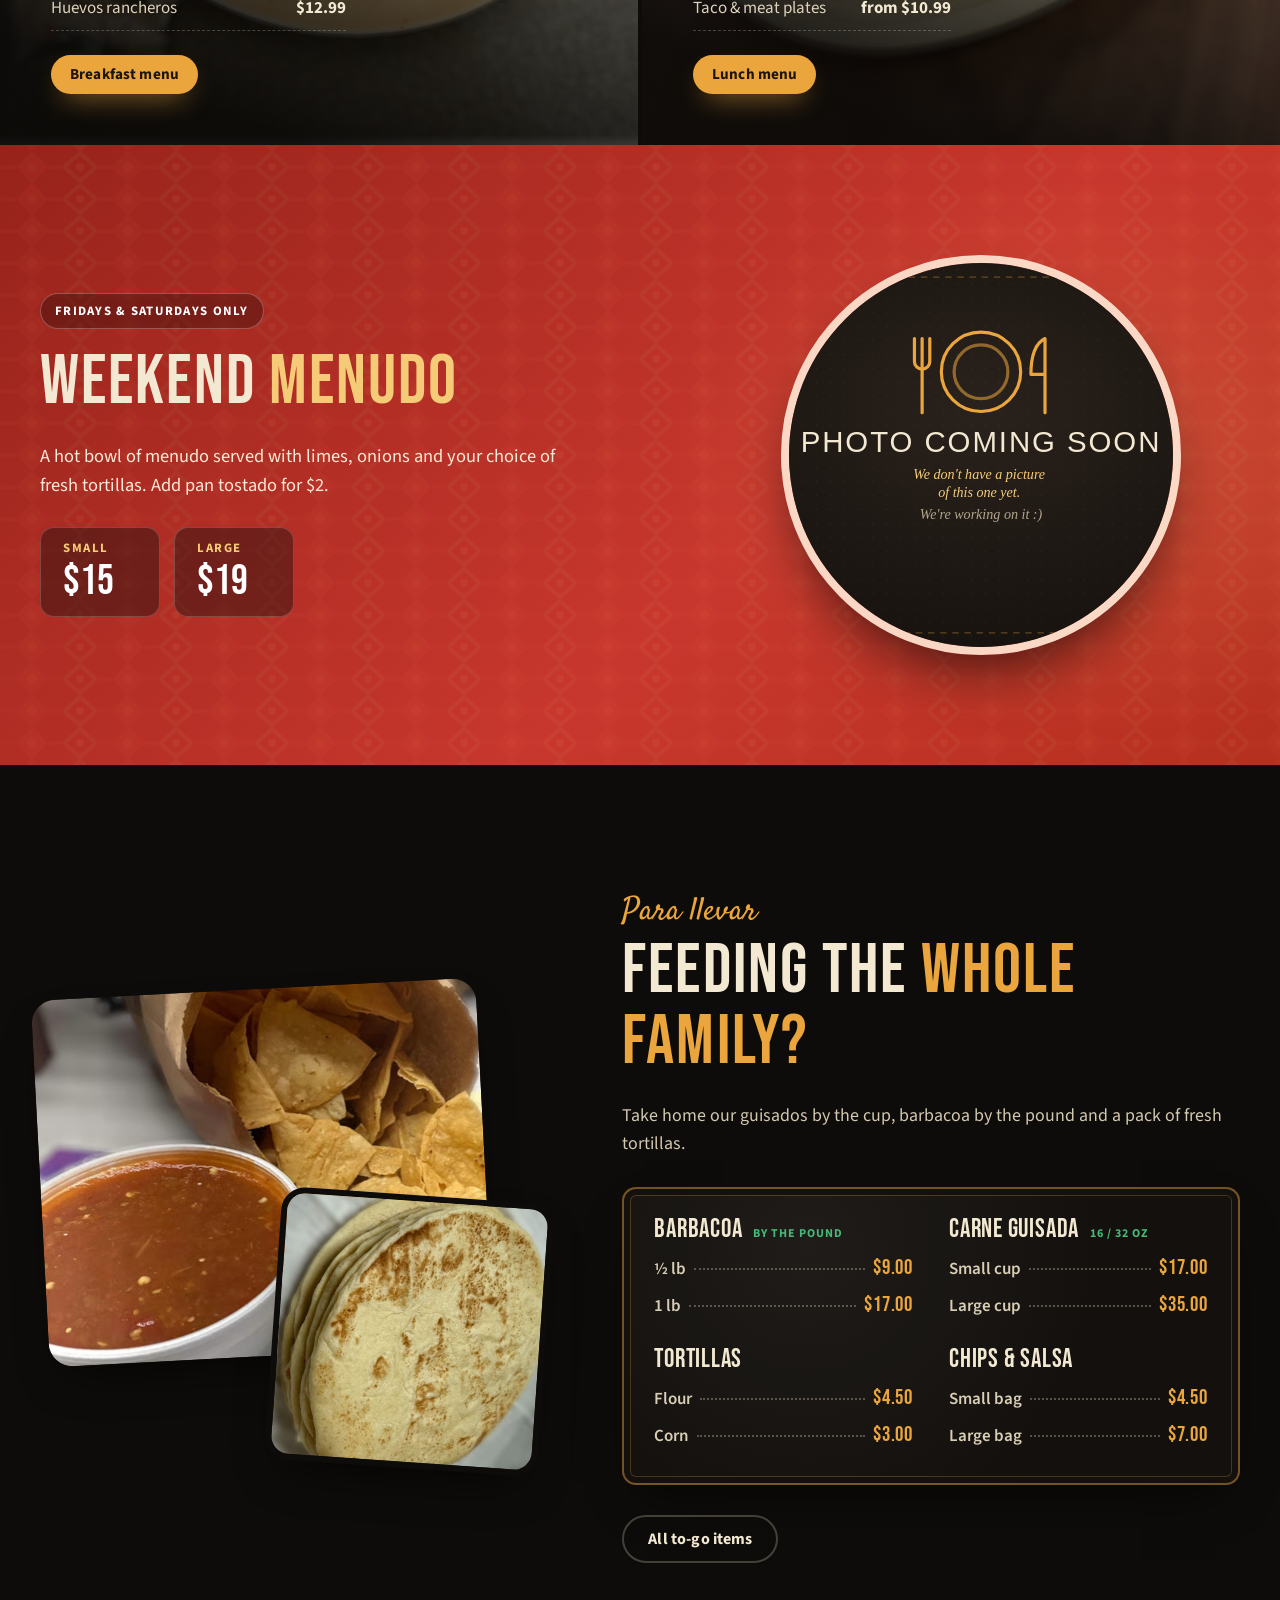
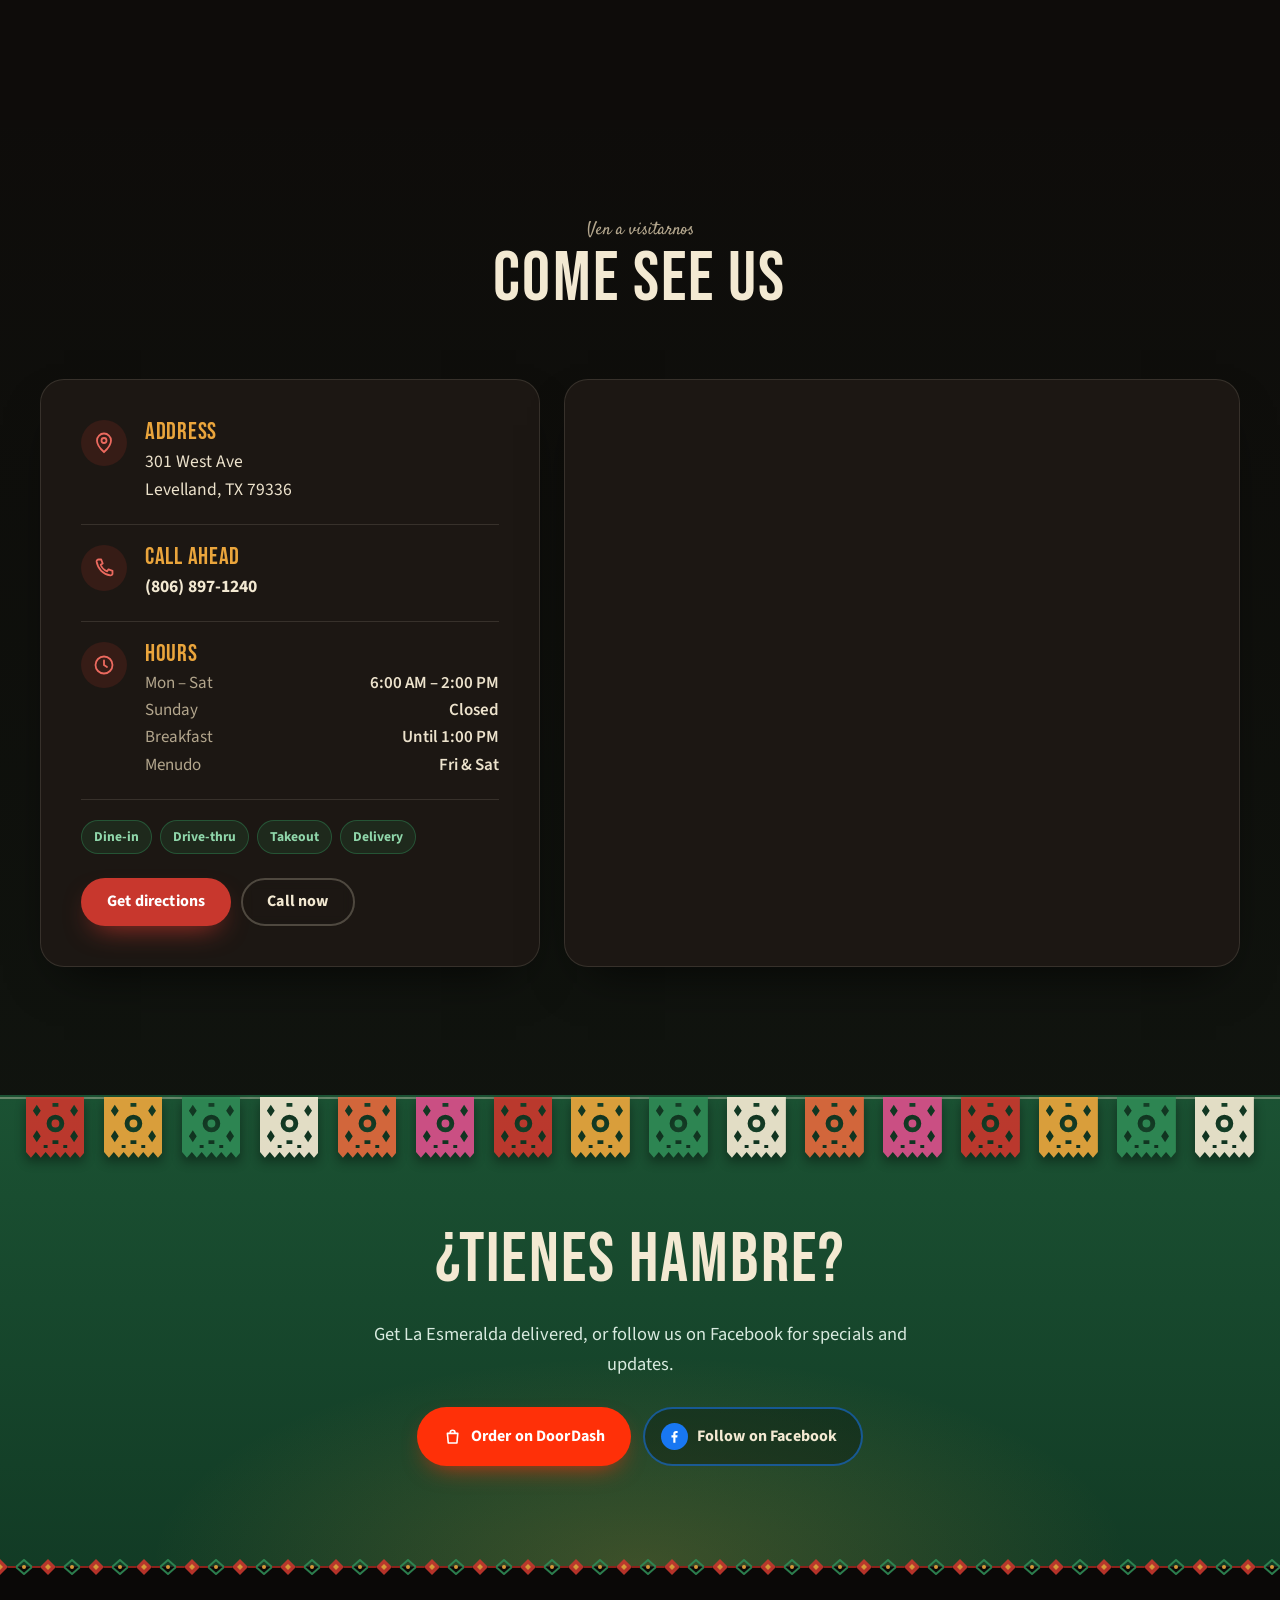
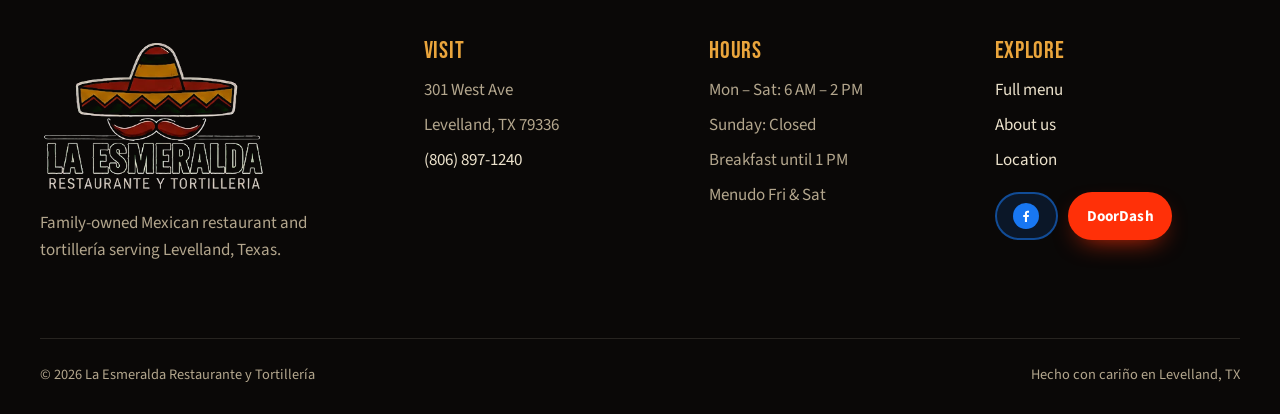
==== commit fb4d9674: "Show flour and corn tortillas in About section; remove unused images - "A family kitchen" photos are" ====
--- a/index.html
+++ b/index.html
@@ -312,10 +312,10 @@
         <div class="container about__grid">
           <div class="about__media reveal reveal--left">
             <figure class="about__photo about__photo--main">
-              <img src="images/home/tortilla-hands.jpg" alt="Hands pressing fresh tortilla dough" width="1000" height="1250" loading="lazy" />
+              <img src="images/menu/flour-tortillas.jpg" alt="A stack of La Esmeralda's homemade flour tortillas" width="900" height="675" loading="lazy" />
             </figure>
             <figure class="about__photo about__photo--small">
-              <img src="images/home/tortillas-stack.jpg" alt="A stack of warm homemade tortillas" width="1200" height="900" loading="lazy" />
+              <img src="images/menu/corn-tortillas.jpg" alt="A stack of La Esmeralda's homemade corn tortillas" width="900" height="675" loading="lazy" />
             </figure>
             <div class="about__stamp">
               <strong>Fresh</strong>
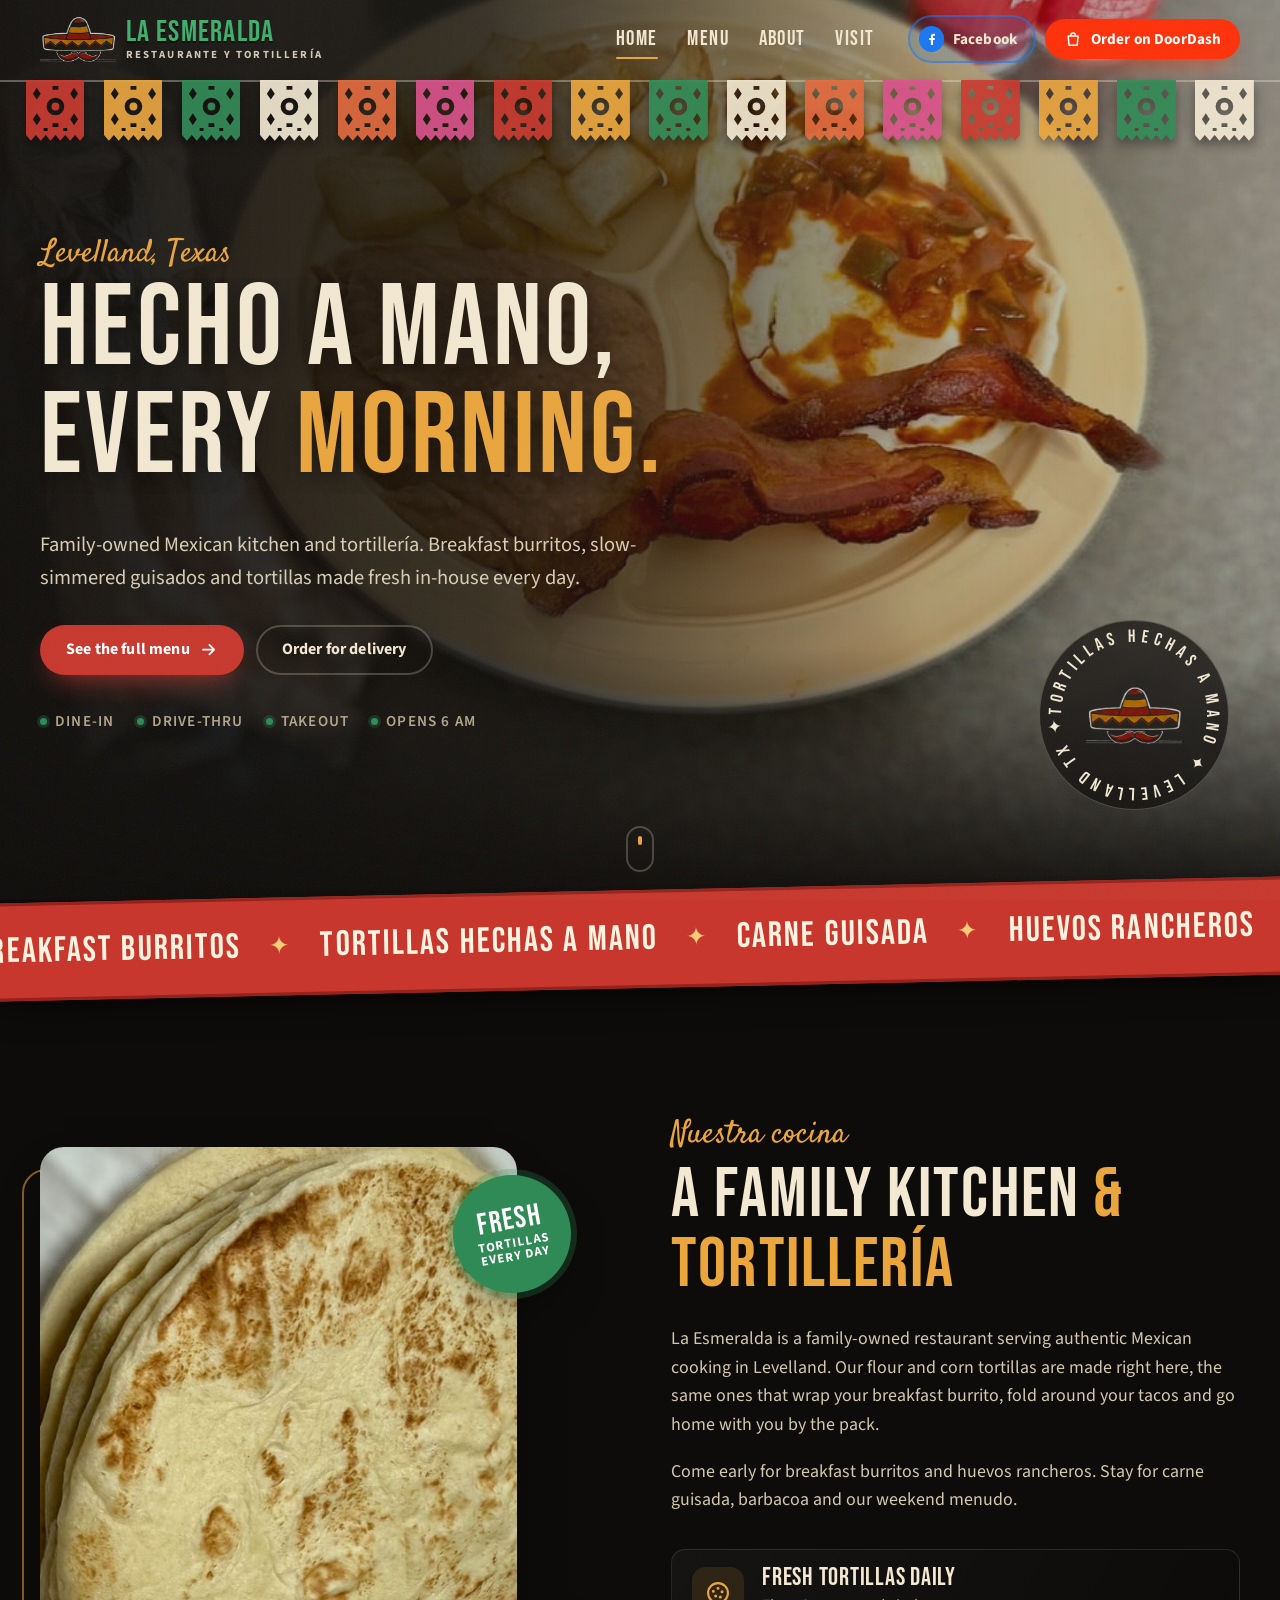
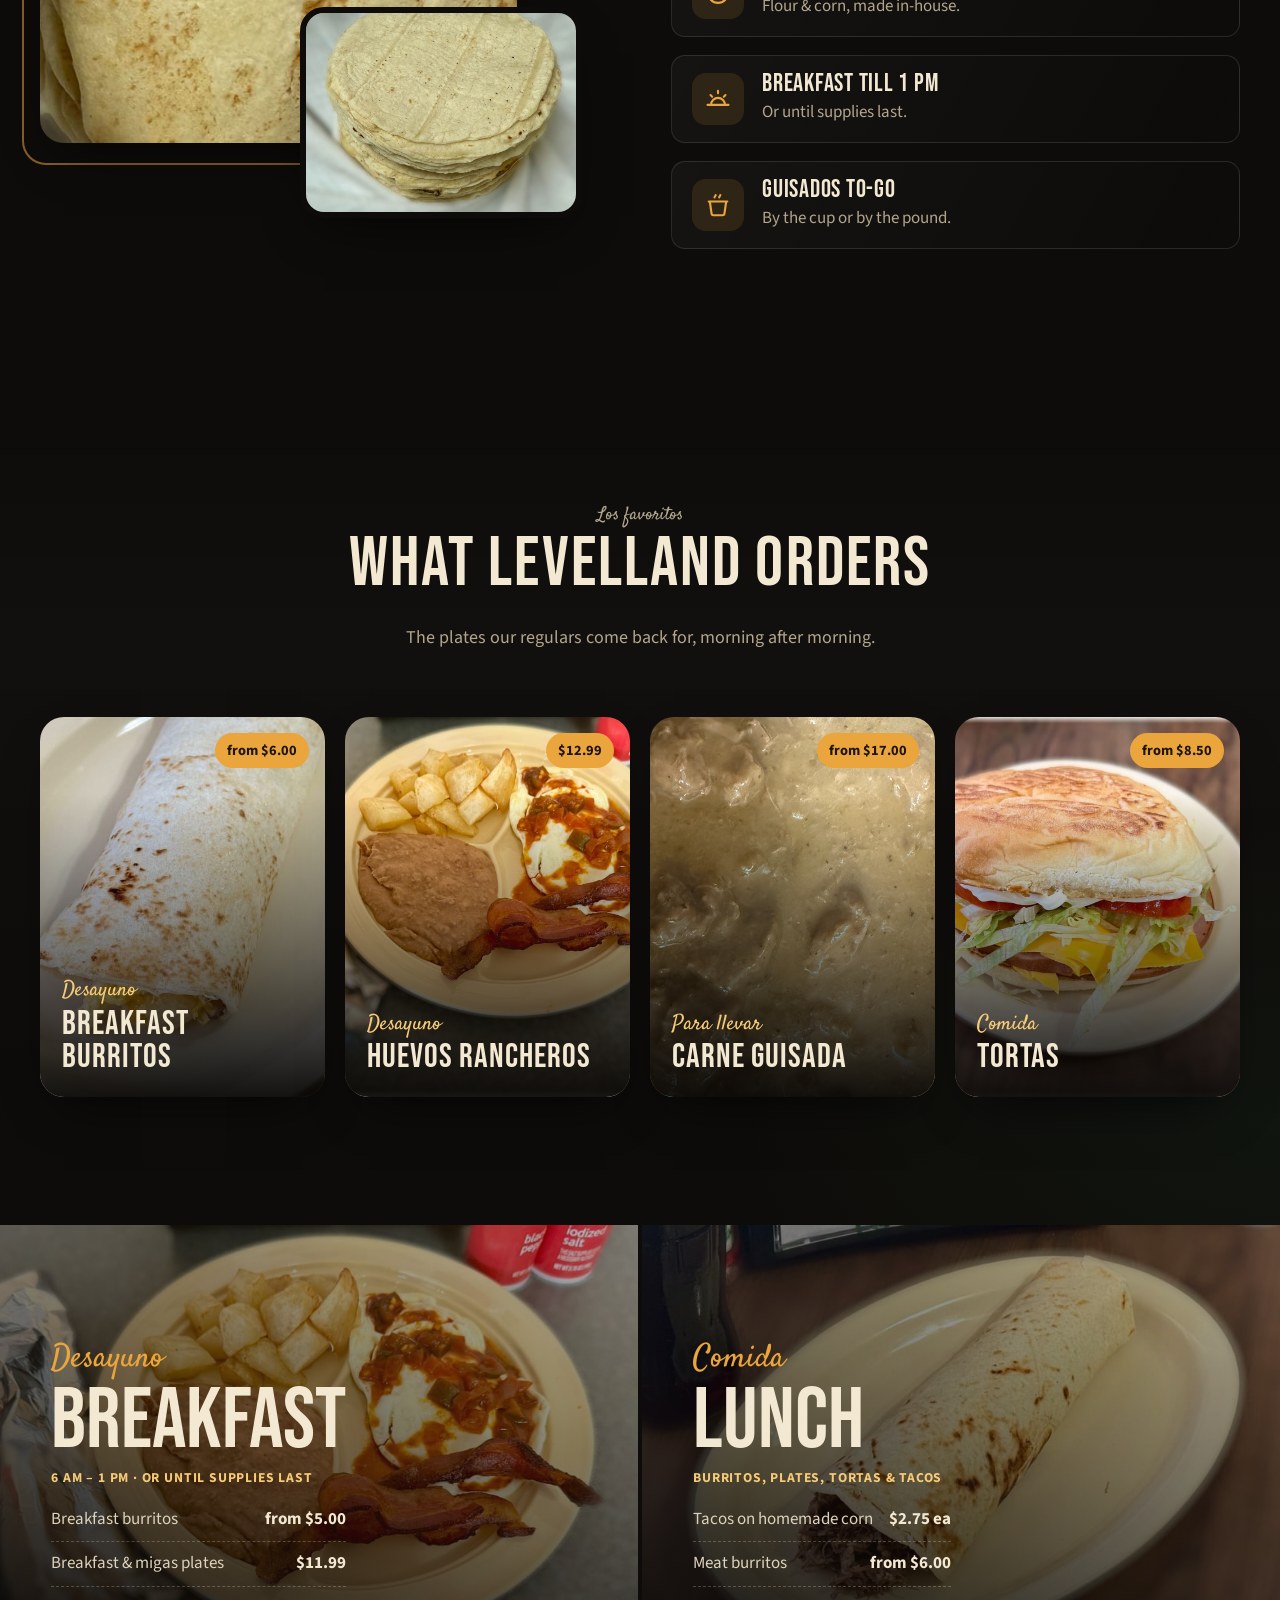
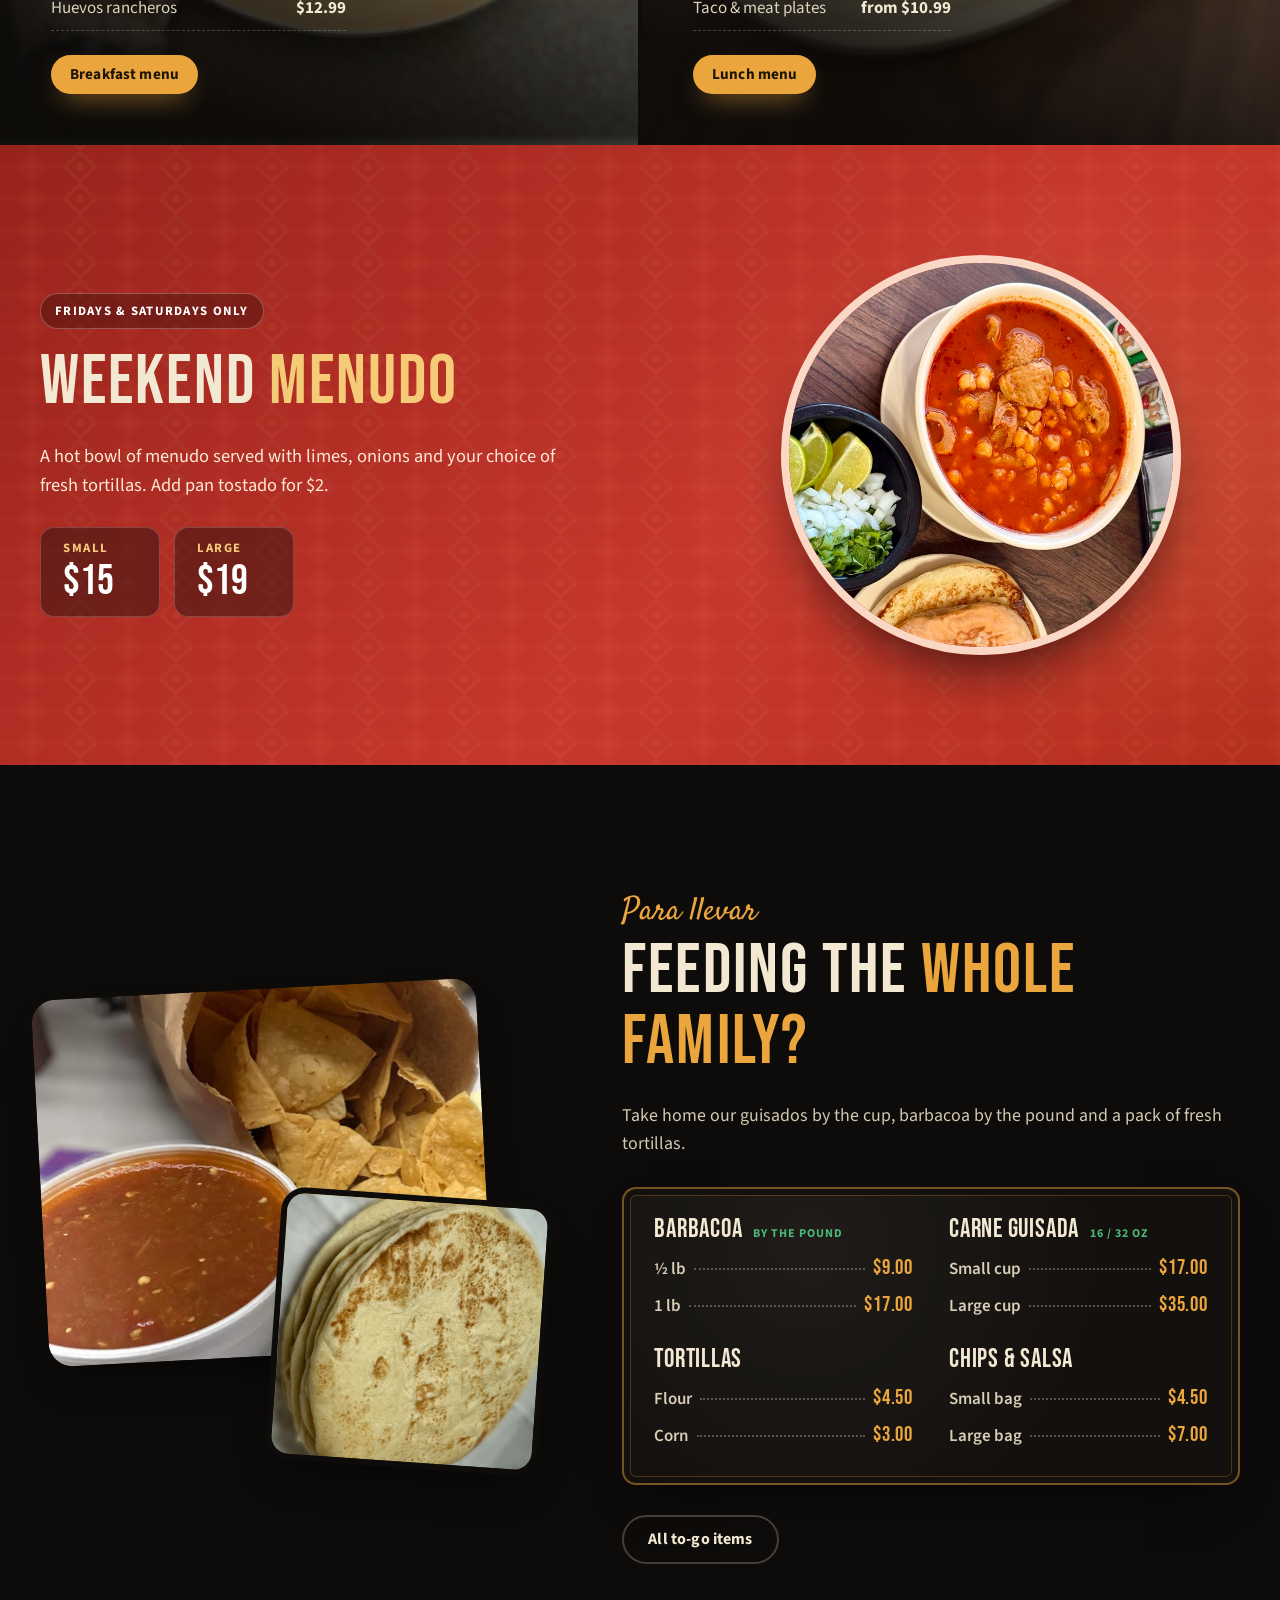
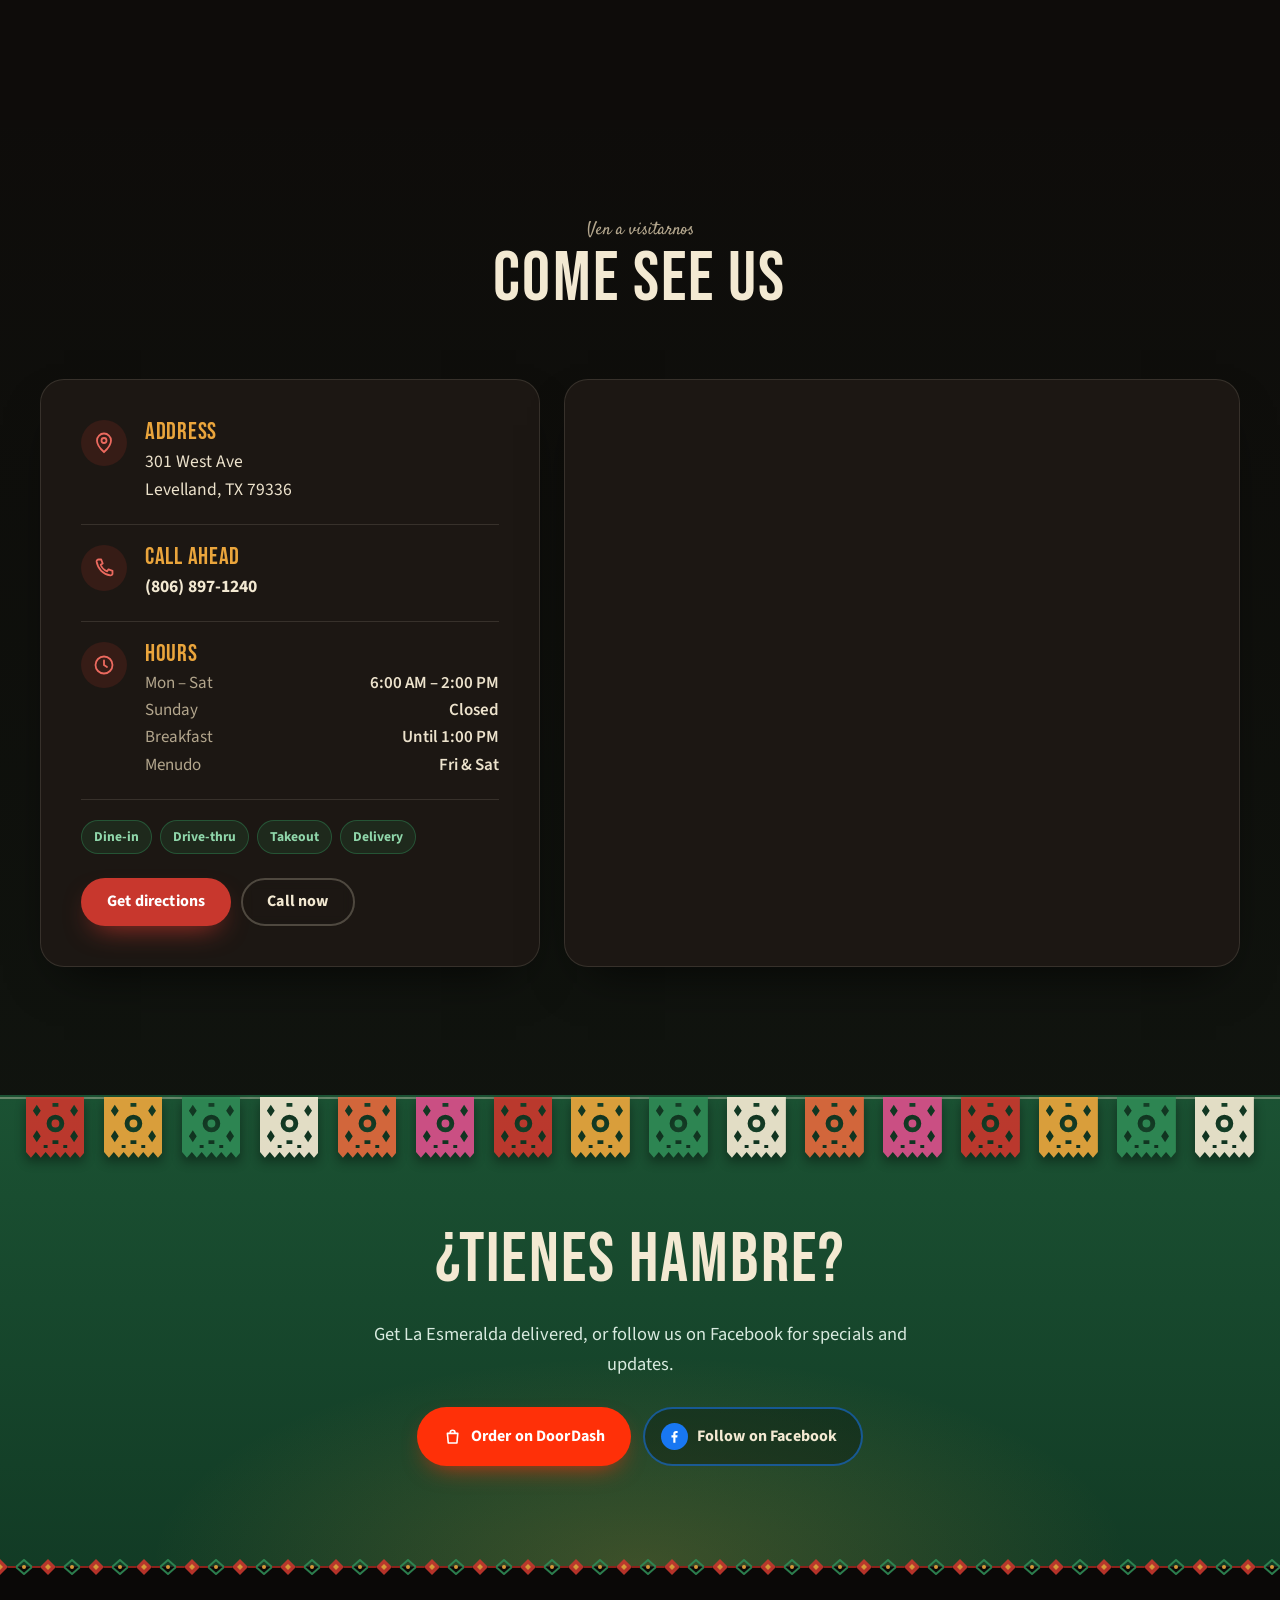
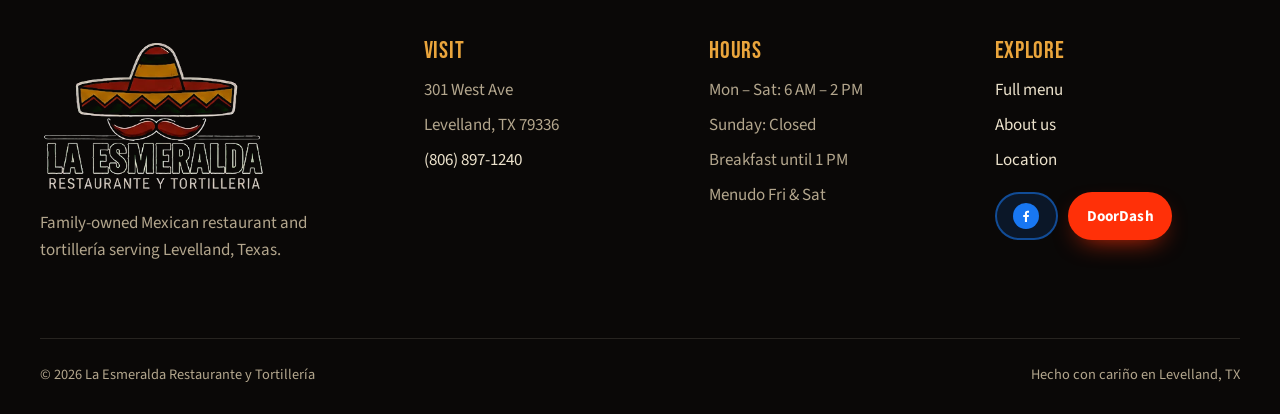
==== commit a86df23b: "Add real guisado and menudo photos; add Desebrada and Picadillo to-go cards - New photos for meat pl" ====
--- a/index.html
+++ b/index.html
@@ -398,7 +398,7 @@
               </span>
             </a>
             <a class="fav-card reveal" style="--i: 2" href="menu.html#item-carne-guisada">
-              <img src="images/menu/photo-coming-soon.svg" alt="Photo of carne guisada coming soon" width="800" height="600" loading="lazy" />
+              <img src="images/menu/carne-guisada.jpg" alt="Carne guisada, beef tips in savory gravy" width="900" height="675" loading="lazy" />
               <span class="fav-card__price">from $17.00</span>
               <span class="fav-card__body">
                 <span class="fav-card__tag">Para llevar</span>
@@ -467,7 +467,7 @@
           </div>
           <div class="menudo__media reveal reveal--zoom" style="--i: 1">
             <div class="steam" aria-hidden="true"><span></span><span></span><span></span></div>
-            <img src="images/menu/photo-coming-soon.svg" alt="Photo of menudo coming soon" width="800" height="600" loading="lazy" />
+            <img src="images/menu/menudo.jpg" alt="Bowl of red menudo with limes, onion, cilantro and pan tostado" width="900" height="675" loading="lazy" />
           </div>
         </div>
       </section>
